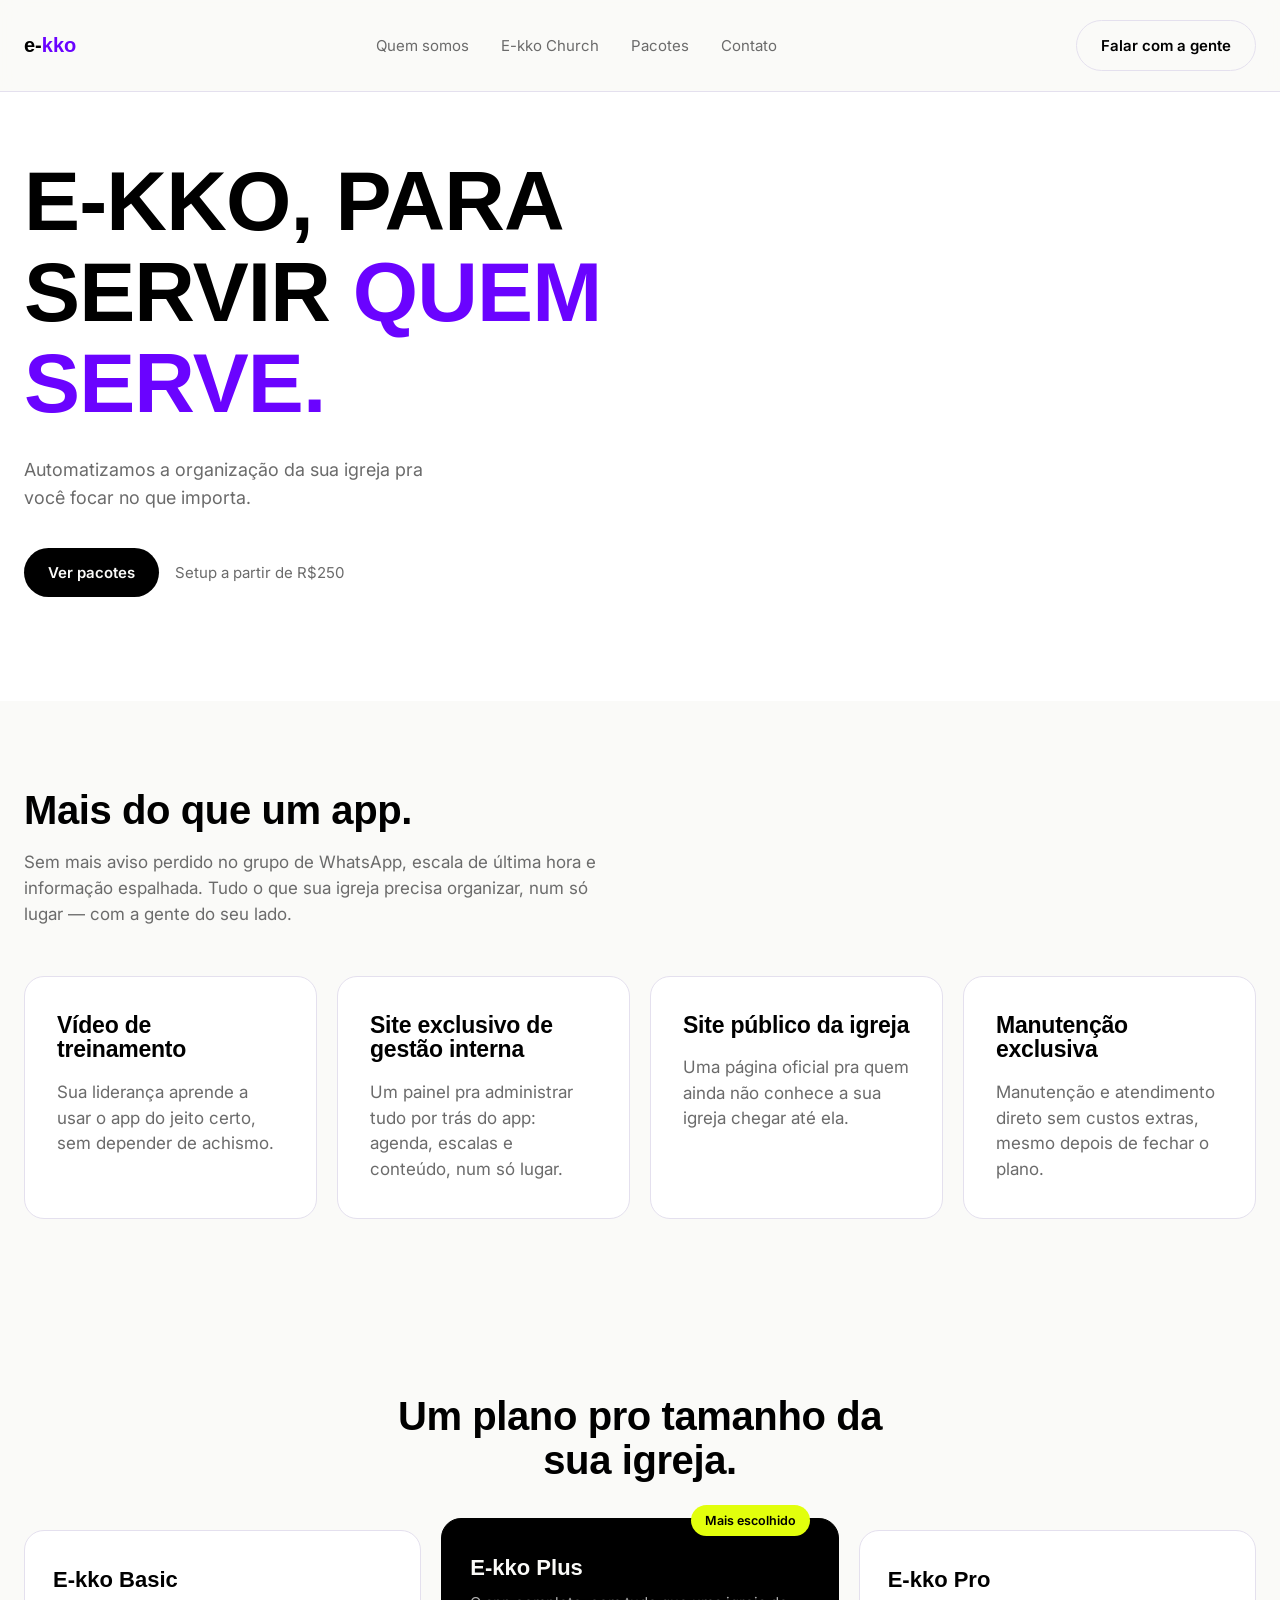
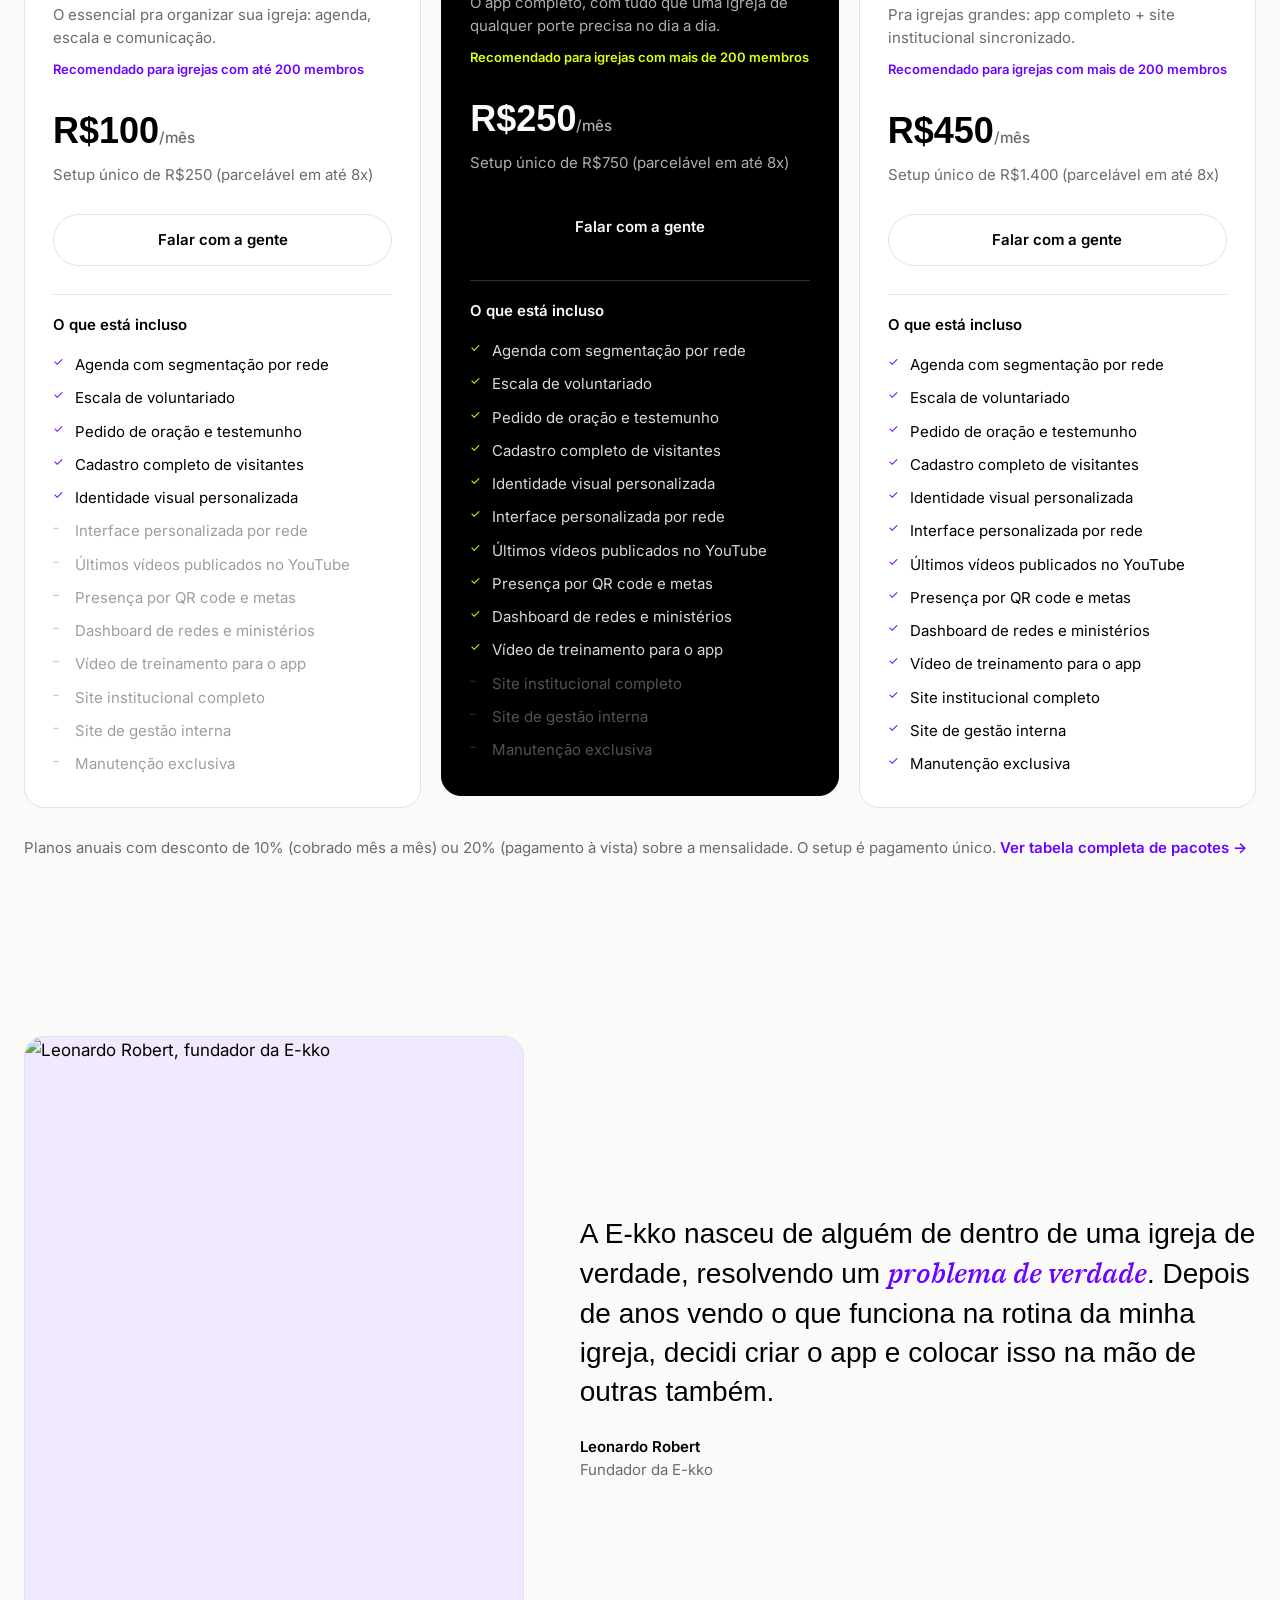
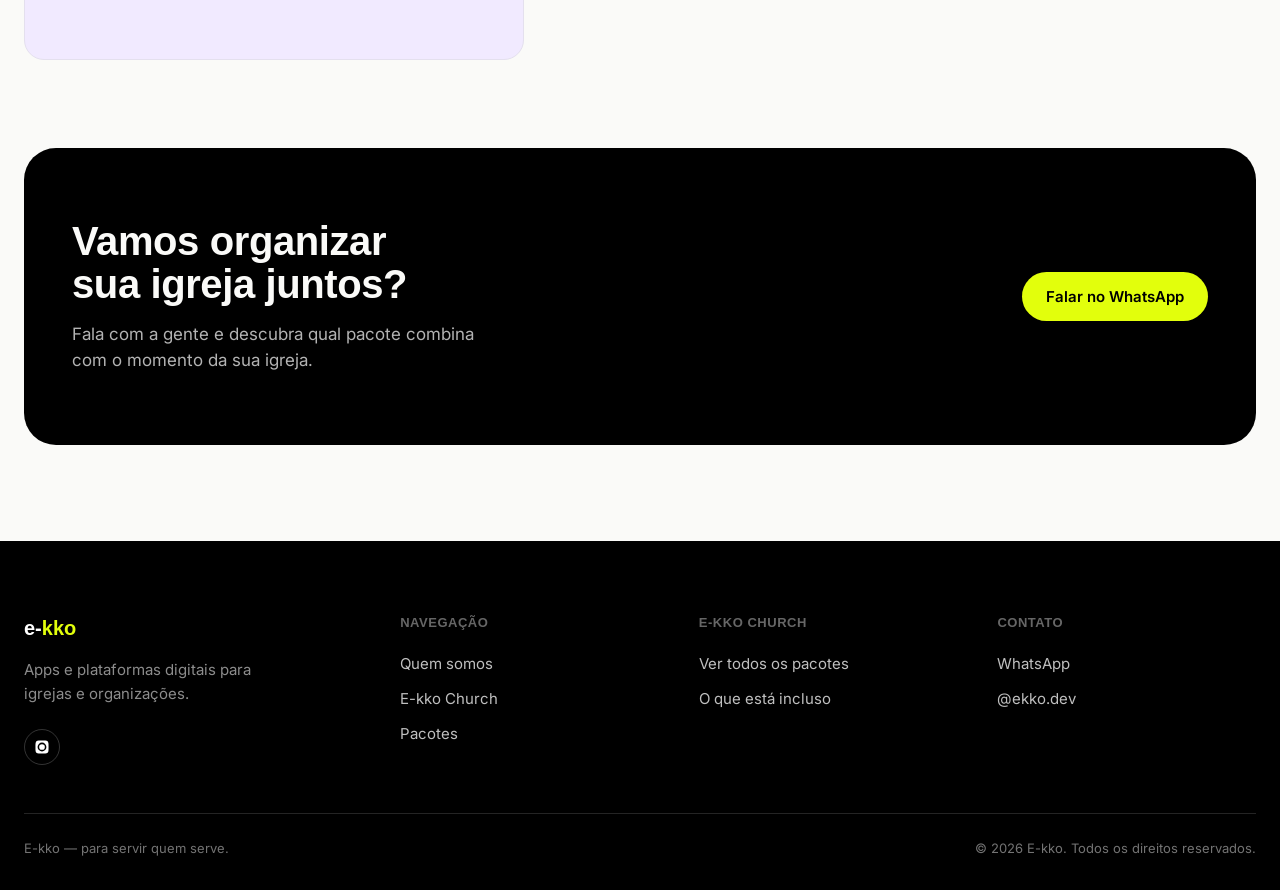
==== index.html @ e34d6f97 "Update founder quote, remove hero echo ring, expand pacotes page - Rewrite the founder quote on inde" ====
<!DOCTYPE html>
<html lang="pt-BR">
<head>
<meta charset="UTF-8">
<meta name="viewport" content="width=device-width, initial-scale=1.0">
<title>E-kko — para servir quem serve</title>
<meta name="description" content="A E-kko organiza a agenda, a escala e a comunicação da sua igreja num só lugar, pra você focar no que importa.">
<link rel="stylesheet" href="styles.css">
</head>
<body>

<header class="site-header">
  <div class="wrap">
    <div class="logo">e-<span>kko</span></div>
    <nav class="site-nav">
      <a href="#quem-somos">Quem somos</a>
      <a href="#church">E-kko Church</a>
      <a href="pacotes.html">Pacotes</a>
      <a href="#contato">Contato</a>
    </nav>
    <a class="btn btn-ghost" href="https://wa.me/SEUNUMERO?text=Ol%C3%A1!%20Tenho%20interesse%20na%20E-kko%20Church.">Falar com a gente</a>
  </div>
</header>

<!-- ============ HERO ============ -->
<section class="hero">
  <div class="wrap">
    <div class="hero-copy">
      <h1 class="hero-title">E-kko, para servir <span class="highlight">quem serve.</span></h1>
      <p class="hero-sub">Automatizamos a organização da sua igreja pra você focar no que importa.</p>
      <div class="hero-cta">
        <a class="btn btn-primary" href="pacotes.html">Ver pacotes</a>
        <span class="hero-note">Setup a partir de R$250</span>
      </div>
    </div>
  </div>
</section>

<!-- ============ O QUE RESOLVE ============ -->
<section class="section" id="church">
  <div class="wrap">
    <div class="section-head">
      <h2>Mais do que um app.</h2>
      <p class="lead">Sem mais aviso perdido no grupo de WhatsApp, escala de última hora e informação espalhada. Tudo o que sua igreja precisa organizar, num só lugar — com a gente do seu lado.</p>
    </div>
    <div class="problem-grid">
      <div class="problem-card">
        <h3>Vídeo de treinamento</h3>
        <p>Sua liderança aprende a usar o app do jeito certo, sem depender de achismo.</p>
      </div>
      <div class="problem-card">
        <h3>Site exclusivo de gestão interna</h3>
        <p>Um painel pra administrar tudo por trás do app: agenda, escalas e conteúdo, num só lugar.</p>
      </div>
      <div class="problem-card">
        <h3>Site público da igreja</h3>
        <p>Uma página oficial pra quem ainda não conhece a sua igreja chegar até ela.</p>
      </div>
      <div class="problem-card">
        <h3>Manutenção exclusiva</h3>
        <p>Manutenção e atendimento direto sem custos extras, mesmo depois de fechar o plano.</p>
      </div>
    </div>
  </div>
</section>

<!-- ============ PACOTES ============ -->
<section class="section" id="pacotes">
  <div class="wrap">
    <div class="section-head centered">
      <h2>Um plano pro tamanho da sua igreja.</h2>
    </div>

    <div class="pricing-grid">

      <!-- Basic -->
      <div class="price-card">
        <div class="plan-name">E-kko Basic</div>
        <p class="plan-sub">O essencial pra organizar sua igreja: agenda, escala e comunicação.</p>
        <p class="plan-audience">Recomendado para igrejas com até 200 membros</p>
        <div class="price-tag">R$100<span>/mês</span></div>
        <p class="price-desc">Setup único de R$250 (parcelável em até 8x)</p>
        <a class="btn btn-ghost" href="https://wa.me/SEUNUMERO?text=Ol%C3%A1!%20Tenho%20interesse%20no%20pacote%20Basic%20da%20E-kko%20Church.">Falar com a gente</a>
        <div class="includes-block">
          <span class="includes-label">O que está incluso</span>
          <ul class="includes">
            <li>Agenda com segmentação por rede</li>
            <li>Escala de voluntariado</li>
            <li>Pedido de oração e testemunho</li>
            <li>Cadastro completo de visitantes</li>
            <li>Identidade visual personalizada</li>
            <li class="not-included">Interface personalizada por rede</li>
            <li class="not-included">Últimos vídeos publicados no YouTube</li>
            <li class="not-included">Presença por QR code e metas</li>
            <li class="not-included">Dashboard de redes e ministérios</li>
            <li class="not-included">Vídeo de treinamento para o app</li>
            <li class="not-included">Site institucional completo</li>
            <li class="not-included">Site de gestão interna</li>
            <li class="not-included">Manutenção exclusiva</li>
          </ul>
        </div>
      </div>

      <!-- Plus (destaque) -->
      <div class="price-card featured">
        <span class="plan-badge">Mais escolhido</span>
        <div class="plan-name">E-kko Plus</div>
        <p class="plan-sub">O app completo, com tudo que uma igreja de qualquer porte precisa no dia a dia.</p>
        <p class="plan-audience">Recomendado para igrejas com mais de 200 membros</p>
        <div class="price-tag">R$250<span>/mês</span></div>
        <p class="price-desc">Setup único de R$750 (parcelável em até 8x)</p>
        <a class="btn btn-primary" href="https://wa.me/SEUNUMERO?text=Ol%C3%A1!%20Tenho%20interesse%20no%20pacote%20Plus%20da%20E-kko%20Church.">Falar com a gente</a>
        <div class="includes-block">
          <span class="includes-label">O que está incluso</span>
          <ul class="includes">
            <li>Agenda com segmentação por rede</li>
            <li>Escala de voluntariado</li>
            <li>Pedido de oração e testemunho</li>
            <li>Cadastro completo de visitantes</li>
            <li>Identidade visual personalizada</li>
            <li>Interface personalizada por rede</li>
            <li>Últimos vídeos publicados no YouTube</li>
            <li>Presença por QR code e metas</li>
            <li>Dashboard de redes e ministérios</li>
            <li>Vídeo de treinamento para o app</li>
            <li class="not-included">Site institucional completo</li>
            <li class="not-included">Site de gestão interna</li>
            <li class="not-included">Manutenção exclusiva</li>
          </ul>
        </div>
      </div>

      <!-- Pro -->
      <div class="price-card">
        <div class="plan-name">E-kko Pro</div>
        <p class="plan-sub">Pra igrejas grandes: app completo + site institucional sincronizado.</p>
        <p class="plan-audience">Recomendado para igrejas com mais de 200 membros</p>
        <div class="price-tag">R$450<span>/mês</span></div>
        <p class="price-desc">Setup único de R$1.400 (parcelável em até 8x)</p>
        <a class="btn btn-ghost" href="https://wa.me/SEUNUMERO?text=Ol%C3%A1!%20Tenho%20interesse%20no%20pacote%20Pro%20da%20E-kko%20Church.">Falar com a gente</a>
        <div class="includes-block">
          <span class="includes-label">O que está incluso</span>
          <ul class="includes">
            <li>Agenda com segmentação por rede</li>
            <li>Escala de voluntariado</li>
            <li>Pedido de oração e testemunho</li>
            <li>Cadastro completo de visitantes</li>
            <li>Identidade visual personalizada</li>
            <li>Interface personalizada por rede</li>
            <li>Últimos vídeos publicados no YouTube</li>
            <li>Presença por QR code e metas</li>
            <li>Dashboard de redes e ministérios</li>
            <li>Vídeo de treinamento para o app</li>
            <li>Site institucional completo</li>
            <li>Site de gestão interna</li>
            <li>Manutenção exclusiva</li>
          </ul>
        </div>
      </div>

    </div>

    <p class="pricing-footnote">Planos anuais com desconto de 10% (cobrado mês a mês) ou 20% (pagamento à vista) sobre a mensalidade. O setup é pagamento único. <a href="pacotes.html" style="color: var(--accent); font-weight: 600;">Ver tabela completa de pacotes →</a></p>
  </div>
</section>

<!-- ============ QUEM ESTÁ POR TRÁS ============ -->
<section class="section about-founder" id="quem-somos">
  <div class="wrap">
    <div class="founder-photo">
      <img src="leo.jpg" alt="Leonardo Robert, fundador da E-kko">
    </div>
    <div>
      <p class="founder-quote">A E-kko nasceu de alguém de dentro de uma igreja de verdade, resolvendo um <span class="accent-word">problema de verdade</span>. Depois de anos vendo o que funciona na rotina da minha igreja, decidi criar o app e colocar isso na mão de outras também.</p>
      <p class="founder-name">Leonardo Robert</p>
      <p class="founder-role">Fundador da E-kko</p>
    </div>
  </div>
</section>

<!-- ============ CTA FINAL ============ -->
<section class="cta-final">
  <div class="wrap">
    <div>
      <h2>Vamos organizar sua igreja juntos?</h2>
      <p>Fala com a gente e descubra qual pacote combina com o momento da sua igreja.</p>
    </div>
    <a class="btn btn-primary" href="https://wa.me/SEUNUMERO?text=Ol%C3%A1!%20Tenho%20interesse%20na%20E-kko%20Church.">Falar no WhatsApp</a>
  </div>
</section>

<footer class="site-footer" id="contato">
  <div class="wrap">
    <div class="footer-top">
      <div class="footer-brand">
        <div class="logo">e-<span>kko</span></div>
        <p class="footer-tagline">Apps e plataformas digitais para igrejas e organizações.</p>
        <div class="footer-social">
          <a href="https://instagram.com/ekko.dev" aria-label="Instagram da E-kko" target="_blank" rel="noopener">
            <svg viewBox="0 0 24 24" aria-hidden="true"><path d="M12 2.2c3.2 0 3.6 0 4.85.07 3.25.15 4.77 1.7 4.92 4.92.07 1.25.07 1.6.07 4.81 0 3.2 0 3.56-.07 4.81-.15 3.22-1.66 4.77-4.92 4.92-1.25.07-1.6.07-4.85.07-3.2 0-3.56 0-4.81-.07-3.26-.15-4.77-1.71-4.92-4.92C2.2 15.6 2.2 15.25 2.2 12c0-3.2 0-3.56.07-4.81.15-3.22 1.66-4.77 4.92-4.92C8.44 2.2 8.8 2.2 12 2.2Zm0 3.2a6.6 6.6 0 1 0 0 13.2 6.6 6.6 0 0 0 0-13.2Zm0 10.88a4.28 4.28 0 1 1 0-8.56 4.28 4.28 0 0 1 0 8.56Zm6.86-11.14a1.54 1.54 0 1 1-3.08 0 1.54 1.54 0 0 1 3.08 0Z"/></svg>
          </a>
        </div>
      </div>
      <div>
        <div class="footer-col-title">Navegação</div>
        <ul class="footer-links">
          <li><a href="#quem-somos">Quem somos</a></li>
          <li><a href="#church">E-kko Church</a></li>
          <li><a href="pacotes.html">Pacotes</a></li>
        </ul>
      </div>
      <div>
        <div class="footer-col-title">E-kko Church</div>
        <ul class="footer-links">
          <li><a href="pacotes.html">Ver todos os pacotes</a></li>
          <li><a href="#church">O que está incluso</a></li>
        </ul>
      </div>
      <div>
        <div class="footer-col-title">Contato</div>
        <ul class="footer-links">
          <li><a href="https://wa.me/SEUNUMERO?text=Ol%C3%A1!%20Tenho%20interesse%20na%20E-kko%20Church." target="_blank" rel="noopener">WhatsApp</a></li>
          <li><a href="https://instagram.com/ekko.dev" target="_blank" rel="noopener">@ekko.dev</a></li>
        </ul>
      </div>
    </div>
    <div class="footer-bottom">
      <span>E-kko — para servir quem serve.</span>
      <span>© 2026 E-kko. Todos os direitos reservados.</span>
    </div>
  </div>
</footer>

</body>
</html>
---- styles.css ----
/* ============================================
   e-kko — Homepage redesign
   Tokens de marca: preto, roxo (#6a03ff), lima (#e2ff0c)
   ============================================ */

@import url('https://fonts.googleapis.com/css2?family=IBM+Plex+Serif:ital,wght@0,400;0,500;1,400;1,500&family=Inter:wght@400;500;600&display=swap');

:root {
  /* Cor */
  --bg: #FAFAF8;
  --ink: #000000;
  --accent: #6a03ff;
  --accent-lime: #e2ff0c;
  --muted: #6B6B6B;
  --card-wash: #F1EAFF;
  --line: #E4E0EE;
  --surface: #FFFFFF;

  /* Tipografia */
  --font-display: 'Helvetica Now Display', 'Helvetica Neue', Helvetica, Arial, sans-serif;
  --font-body: 'Inter', -apple-system, BlinkMacSystemFont, 'Segoe UI', Roboto, sans-serif;
  --font-detail: 'IBM Plex Serif', Georgia, 'Times New Roman', serif;

  /* Escala de tipo */
  --step-hero: clamp(2.5rem, 6vw, 4.25rem);
  --step-h2: clamp(1.75rem, 3.2vw, 2.5rem);
  --step-h3: 1.25rem;
  --step-body: 1.0625rem;
  --step-small: 0.9375rem;

  --radius: 20px;
  --content-width: 1320px;
}

*, *::before, *::after { box-sizing: border-box; }

html { scroll-behavior: smooth; }

body {
  margin: 0;
  background: var(--bg);
  color: var(--ink);
  font-family: var(--font-body);
  font-size: var(--step-body);
  line-height: 1.55;
  -webkit-font-smoothing: antialiased;
}

h1, h2, h3 {
  font-family: var(--font-display);
  font-weight: 700;
  line-height: 1.08;
  margin: 0;
  letter-spacing: -0.01em;
}

p { margin: 0; }

a {
  color: inherit;
  text-decoration: none;
}

img { max-width: 100%; display: block; }

.wrap {
  max-width: var(--content-width);
  margin: 0 auto;
  padding: 0 24px;
}

/* Foco visível para acessibilidade */
a:focus-visible,
button:focus-visible,
summary:focus-visible {
  outline: 3px solid var(--accent);
  outline-offset: 3px;
  border-radius: 4px;
}

@media (prefers-reduced-motion: reduce) {
  *, *::before, *::after {
    animation-duration: 0.001ms !important;
    animation-iteration-count: 1 !important;
    transition-duration: 0.001ms !important;
  }
}

/* ============================================
   Header
   ============================================ */

.site-header {
  padding: 20px 0;
  position: sticky;
  top: 0;
  z-index: 100;
  background: rgba(250, 250, 248, 0.88);
  backdrop-filter: blur(10px);
  -webkit-backdrop-filter: blur(10px);
  border-bottom: 1px solid var(--line);
}

.site-header .wrap {
  display: flex;
  align-items: center;
  justify-content: space-between;
  gap: 24px;
}

.logo {
  font-family: var(--font-display);
  font-weight: 700;
  font-size: 1.25rem;
}

.logo span { color: var(--accent); }

.site-nav {
  display: flex;
  gap: 32px;
  font-size: var(--step-small);
}

.site-nav a { color: var(--muted); transition: color 0.15s ease; }
.site-nav a:hover { color: var(--ink); }

.btn {
  display: inline-flex;
  align-items: center;
  gap: 8px;
  font-family: var(--font-body);
  font-weight: 600;
  font-size: var(--step-small);
  padding: 13px 24px;
  border-radius: 999px;
  border: none;
  cursor: pointer;
  transition: transform 0.15s ease, background 0.15s ease;
}

.btn-primary {
  background: var(--ink);
  color: var(--bg);
}

.btn-primary:hover { background: var(--accent); }

.btn-ghost {
  background: transparent;
  color: var(--ink);
  border: 1.5px solid var(--line);
  transition: background 0.15s ease, border-color 0.15s ease, color 0.15s ease;
}

.btn-ghost:hover {
  background: var(--accent);
  border-color: var(--accent);
  color: #fff;
}

/* ============================================
   Hero
   ============================================ */

.hero {
  background: #FFFFFF;
  padding: 64px 0 104px;
  overflow: hidden;
}

.hero .wrap {
  max-width: 1520px;
  display: grid;
  grid-template-columns: 1fr;
  gap: 40px;
  align-items: center;
}

.hero-title {
  font-size: clamp(2.75rem, 7vw, 5.25rem);
  max-width: 13ch;
  text-transform: uppercase;
  letter-spacing: -0.01em;
}

.hero-title .highlight {
  color: var(--accent);
}

.hero-sub {
  margin-top: 28px;
  max-width: 38ch;
  font-size: 1.125rem;
  color: var(--muted);
}

.hero-cta {
  margin-top: 36px;
  display: flex;
  gap: 16px;
  align-items: center;
}

.hero-note {
  font-size: var(--step-small);
  color: var(--muted);
}

.phone-mockup {
  position: relative;
  width: 240px;
  height: 490px;
  background: var(--ink);
  border-radius: 36px;
  padding: 10px;
  box-shadow: 0 30px 60px -20px rgba(0,0,0,0.35);
}

.phone-mockup .screen {
  width: 100%;
  height: 100%;
  border-radius: 26px;
  background: var(--surface);
  overflow: hidden;
  display: flex;
  flex-direction: column;
}

.phone-mockup .screen-bar {
  background: var(--accent);
  color: #fff;
  font-family: var(--font-body);
  font-weight: 600;
  font-size: 13px;
  padding: 18px 16px 14px;
}

.phone-mockup .screen-body {
  flex: 1;
  padding: 14px;
  display: flex;
  flex-direction: column;
  gap: 10px;
}

.screen-card {
  background: var(--card-wash);
  border-radius: 12px;
  padding: 12px;
}

.screen-card .t { font-weight: 600; font-size: 12.5px; }
.screen-card .s { font-size: 11px; color: var(--muted); margin-top: 3px; }

.screen-card.lime {
  background: var(--accent-lime);
}

.mockup-caption {
  max-width: 1520px;
  margin: 14px auto 0;
  padding: 0 24px;
  font-size: 12.5px;
  color: var(--muted);
}

/* ============================================
   Seção: o que resolve
   ============================================ */

.section { padding: 88px 0; }

.section-head {
  max-width: 640px;
  margin-bottom: 48px;
}

.section-head h2 { font-size: var(--step-h2); }

.section-head .lead {
  margin-top: 16px;
  color: var(--muted);
  font-size: 1.0625rem;
  max-width: 52ch;
}

.problem-grid {
  display: grid;
  grid-template-columns: repeat(4, 1fr);
  gap: 20px;
}

.problem-card {
  background: var(--surface);
  border: 1px solid var(--line);
  border-radius: var(--radius);
  padding: 36px 32px;
  display: flex;
  flex-direction: column;
  gap: 18px;
  transition: background 0.2s ease, border-color 0.2s ease;
}

.problem-card:hover {
  background: var(--ink);
  border-color: var(--ink);
}

.problem-card h3 {
  font-size: 1.4375rem;
  font-weight: 600;
  color: var(--ink);
  transition: color 0.2s ease;
}

.problem-card:hover h3 { color: var(--bg); }

.problem-card p {
  color: var(--muted);
  font-size: 1.0625rem;
  line-height: 1.5;
  transition: color 0.2s ease;
}

.problem-card:hover p { color: rgba(255,255,255,0.75); }

/* ============================================
   Página dedicada de Pacotes (pacotes.html)
   ============================================ */

.plans-hero {
  background: #FFFFFF;
  padding: 72px 0 56px;
  text-align: center;
}

.plans-hero h1 {
  font-size: var(--step-hero);
  max-width: 18ch;
  margin: 0 auto;
}

.plans-hero p {
  margin: 18px auto 0;
  max-width: 46ch;
  color: var(--muted);
  font-size: 1.0625rem;
}

/* ============================================
   Pacotes
   ============================================ */

.section-head.centered {
  max-width: 560px;
  margin-left: auto;
  margin-right: auto;
  text-align: center;
}

.pricing-grid {
  display: grid;
  grid-template-columns: repeat(3, 1fr);
  gap: 20px;
  align-items: stretch;
}

.price-card {
  background: var(--surface);
  border: 1px solid var(--line);
  border-radius: var(--radius);
  padding: 32px 28px;
  display: flex;
  flex-direction: column;
}

.price-card.featured {
  background: var(--ink);
  color: var(--bg);
  border-color: var(--ink);
  position: relative;
  transform: translateY(-12px);
}

.price-card.featured .price-tag,
.price-card.featured .plan-name { color: var(--bg); }

.price-card.featured .price-desc,
.price-card.featured .plan-sub { color: rgba(255,255,255,0.68); }

.price-card.featured summary,
.price-card.featured .includes li { color: rgba(255,255,255,0.85); }

.plan-badge {
  position: absolute;
  top: -14px;
  right: 28px;
  background: var(--accent-lime);
  color: var(--ink);
  font-size: 12.5px;
  font-weight: 600;
  padding: 6px 14px;
  border-radius: 999px;
}

.plan-name {
  font-family: var(--font-display);
  font-weight: 700;
  font-size: 1.375rem;
}

.plan-sub {
  margin-top: 6px;
  font-size: var(--step-small);
  color: var(--muted);
  min-height: 2.6em;
}

.plan-audience {
  margin-top: 10px;
  font-size: 0.8125rem;
  font-weight: 600;
  color: var(--accent);
}

.price-card.featured .plan-audience { color: var(--accent-lime); }

.price-tag {
  margin-top: 24px;
  font-family: var(--font-display);
  font-weight: 700;
  font-size: 2.25rem;
}

.price-tag span {
  font-family: var(--font-body);
  font-weight: 500;
  font-size: 0.95rem;
  color: var(--muted);
}

.price-card.featured .price-tag span { color: rgba(255,255,255,0.68); }

.price-desc {
  margin-top: 4px;
  font-size: var(--step-small);
  color: var(--muted);
}

.price-card .btn { margin-top: 28px; width: 100%; justify-content: center; }

.includes-block {
  margin-top: 28px;
  border-top: 1px solid var(--line);
  padding-top: 16px;
}

.price-card.featured .includes-block { border-color: rgba(255,255,255,0.18); }

.includes-label {
  font-weight: 600;
  font-size: var(--step-small);
}

.includes {
  list-style: none;
  padding: 0;
  margin: 16px 0 0;
  display: flex;
  flex-direction: column;
  gap: 10px;
}

.includes li {
  font-size: var(--step-small);
  color: var(--ink);
  padding-left: 22px;
  position: relative;
}

.includes li::before {
  content: '✓';
  position: absolute;
  left: 0;
  top: 0;
  font-size: 0.8em;
  color: var(--accent);
}

.price-card.featured .includes li::before { color: var(--accent-lime); }

/* Recursos não inclusos no pacote: mesmo espaço, opacidade reduzida — reforça o que falta */
.includes li.not-included {
  opacity: 0.38;
}

.includes li.not-included::before {
  content: '–';
  color: var(--muted);
}

.price-card.featured .includes li.not-included::before { color: rgba(255,255,255,0.5); }

.pricing-footnote {
  margin-top: 28px;
  font-size: var(--step-small);
  color: var(--muted);
}

/* ============================================
   Tabela comparativa (pacotes.html)
   ============================================ */

.compare-table-wrap {
  overflow-x: auto;
  background: var(--surface);
  border: 1px solid var(--line);
  border-radius: var(--radius);
}

.compare-table {
  width: 100%;
  min-width: 640px;
  border-collapse: collapse;
}

.compare-table th,
.compare-table td {
  padding: 18px 24px;
  text-align: center;
  font-size: var(--step-small);
  border-bottom: 1px solid var(--line);
  white-space: nowrap;
}

.compare-table th:first-child,
.compare-table td:first-child {
  text-align: left;
  white-space: normal;
}

.compare-table thead th {
  font-family: var(--font-display);
  font-weight: 700;
  font-size: 1rem;
  padding-top: 24px;
}

.compare-table td:first-child {
  color: var(--ink);
  font-weight: 500;
}

.compare-table tbody tr:last-child td {
  border-bottom: none;
}

.compare-table th:nth-child(3),
.compare-table td:nth-child(3) {
  background: var(--card-wash);
}

.table-icon {
  display: inline-flex;
  align-items: center;
  justify-content: center;
  width: 26px;
  height: 26px;
  border-radius: 50%;
  font-size: 0.8em;
  font-weight: 700;
  line-height: 1;
}

.table-icon.yes {
  background: var(--accent);
  color: #fff;
}

.table-icon.no {
  background: var(--line);
  color: var(--muted);
}

/* ============================================
   FAQ (pacotes.html)
   ============================================ */

.faq-list {
  display: flex;
  flex-direction: column;
  gap: 12px;
  max-width: 760px;
  margin: 0 auto;
}

.faq-item {
  background: var(--surface);
  border: 1px solid var(--line);
  border-radius: 14px;
  padding: 0 24px;
}

.faq-item summary {
  list-style: none;
  cursor: pointer;
  padding: 20px 0;
  font-weight: 600;
  font-size: var(--step-body);
  display: flex;
  align-items: center;
  justify-content: space-between;
  gap: 16px;
}

.faq-item summary::-webkit-details-marker { display: none; }

.faq-item summary::after {
  content: '+';
  font-size: 1.5rem;
  font-weight: 400;
  color: var(--accent);
  flex-shrink: 0;
}

.faq-item[open] summary::after {
  content: '\2212';
}

.faq-item p {
  padding: 0 0 20px;
  color: var(--muted);
  font-size: var(--step-small);
  line-height: 1.6;
  max-width: 62ch;
}

/* ============================================
   Quem está por trás
   ============================================ */

.about-founder .wrap {
  display: grid;
  grid-template-columns: 0.85fr 1.15fr;
  gap: 56px;
  align-items: center;
}

.founder-photo {
  aspect-ratio: 4 / 5;
  border-radius: var(--radius);
  background: var(--card-wash);
  border: 1px solid var(--line);
  overflow: hidden;
}

.founder-photo img {
  width: 100%;
  height: 100%;
  object-fit: cover;
}

.founder-quote {
  font-family: var(--font-display);
  font-weight: 500;
  font-size: clamp(1.375rem, 2.4vw, 1.75rem);
  line-height: 1.4;
}

.founder-quote .accent-word {
  font-family: var(--font-detail);
  font-style: italic;
  color: var(--accent);
}

.founder-name {
  margin-top: 24px;
  font-weight: 600;
  font-size: var(--step-small);
}

.founder-role {
  color: var(--muted);
  font-size: var(--step-small);
}

/* ============================================
   CTA final
   ============================================ */

.cta-final {
  background: var(--ink);
  color: var(--bg);
  border-radius: 32px;
  margin: 0 24px 96px;
  padding: 72px 48px;
  text-align: left;
}

.cta-final .wrap {
  max-width: var(--content-width);
  padding: 0;
  display: flex;
  align-items: center;
  justify-content: space-between;
  gap: 40px;
  flex-wrap: wrap;
}

.cta-final h2 {
  font-size: var(--step-h2);
  max-width: 16ch;
}

.cta-final p {
  margin-top: 14px;
  color: rgba(255,255,255,0.7);
  max-width: 40ch;
}

.cta-final .btn-primary {
  background: var(--accent-lime);
  color: var(--ink);
}

.cta-final .btn-primary:hover { background: #fff; }

/* ============================================
   Footer
   ============================================ */

.site-footer {
  background: var(--ink);
  color: rgba(255,255,255,0.6);
  padding: 72px 0 32px;
  font-size: var(--step-small);
}

.footer-top {
  display: grid;
  grid-template-columns: 1.3fr 1fr 1fr 1fr;
  gap: 40px;
  padding-bottom: 48px;
}

.footer-brand .logo { color: #fff; }
.footer-brand .logo span { color: var(--accent-lime); }

.footer-tagline {
  margin-top: 14px;
  max-width: 26ch;
  color: rgba(255,255,255,0.55);
}

.footer-social {
  display: flex;
  gap: 12px;
  margin-top: 24px;
}

.footer-social a {
  display: flex;
  align-items: center;
  justify-content: center;
  width: 36px;
  height: 36px;
  border-radius: 50%;
  border: 1px solid rgba(255,255,255,0.2);
  transition: border-color 0.15s ease, background 0.15s ease;
}

.footer-social a:hover { background: var(--accent); border-color: var(--accent); }

.footer-social svg { width: 16px; height: 16px; fill: #fff; }

.footer-col-title {
  font-family: var(--font-display);
  font-weight: 600;
  font-size: 0.8125rem;
  text-transform: uppercase;
  letter-spacing: 0.04em;
  color: rgba(255,255,255,0.4);
  margin-bottom: 18px;
}

.footer-links {
  list-style: none;
  padding: 0;
  margin: 0;
  display: flex;
  flex-direction: column;
  gap: 12px;
}

.footer-links a { color: rgba(255,255,255,0.75); transition: color 0.15s ease; }
.footer-links a:hover { color: #fff; }

.footer-bottom {
  border-top: 1px solid rgba(255,255,255,0.14);
  padding-top: 24px;
  display: flex;
  justify-content: space-between;
  align-items: center;
  flex-wrap: wrap;
  gap: 12px;
  color: rgba(255,255,255,0.45);
  font-size: 0.8125rem;
}

/* ============================================
   Responsivo
   ============================================ */

@media (max-width: 1024px) {
  .problem-grid { grid-template-columns: repeat(2, 1fr); }

  .footer-top { grid-template-columns: 1.2fr 1fr 1fr; }
}

@media (max-width: 880px) {
  .site-nav { display: none; }

  .phone-mockup { width: 200px; height: 410px; }

  .problem-grid { grid-template-columns: 1fr; }

  .pricing-grid { grid-template-columns: 1fr; }

  .price-card.featured { transform: none; }

  .about-founder .wrap { grid-template-columns: 1fr; }

  .founder-photo { max-width: 280px; margin: 0 auto; }

  .cta-final { padding: 48px 28px; }

  .cta-final .wrap { justify-content: flex-start; }

  .footer-top { grid-template-columns: 1fr 1fr; }
}

@media (max-width: 560px) {
  .footer-top { grid-template-columns: 1fr; gap: 32px; }

  .footer-bottom { flex-direction: column; align-items: flex-start; }
}
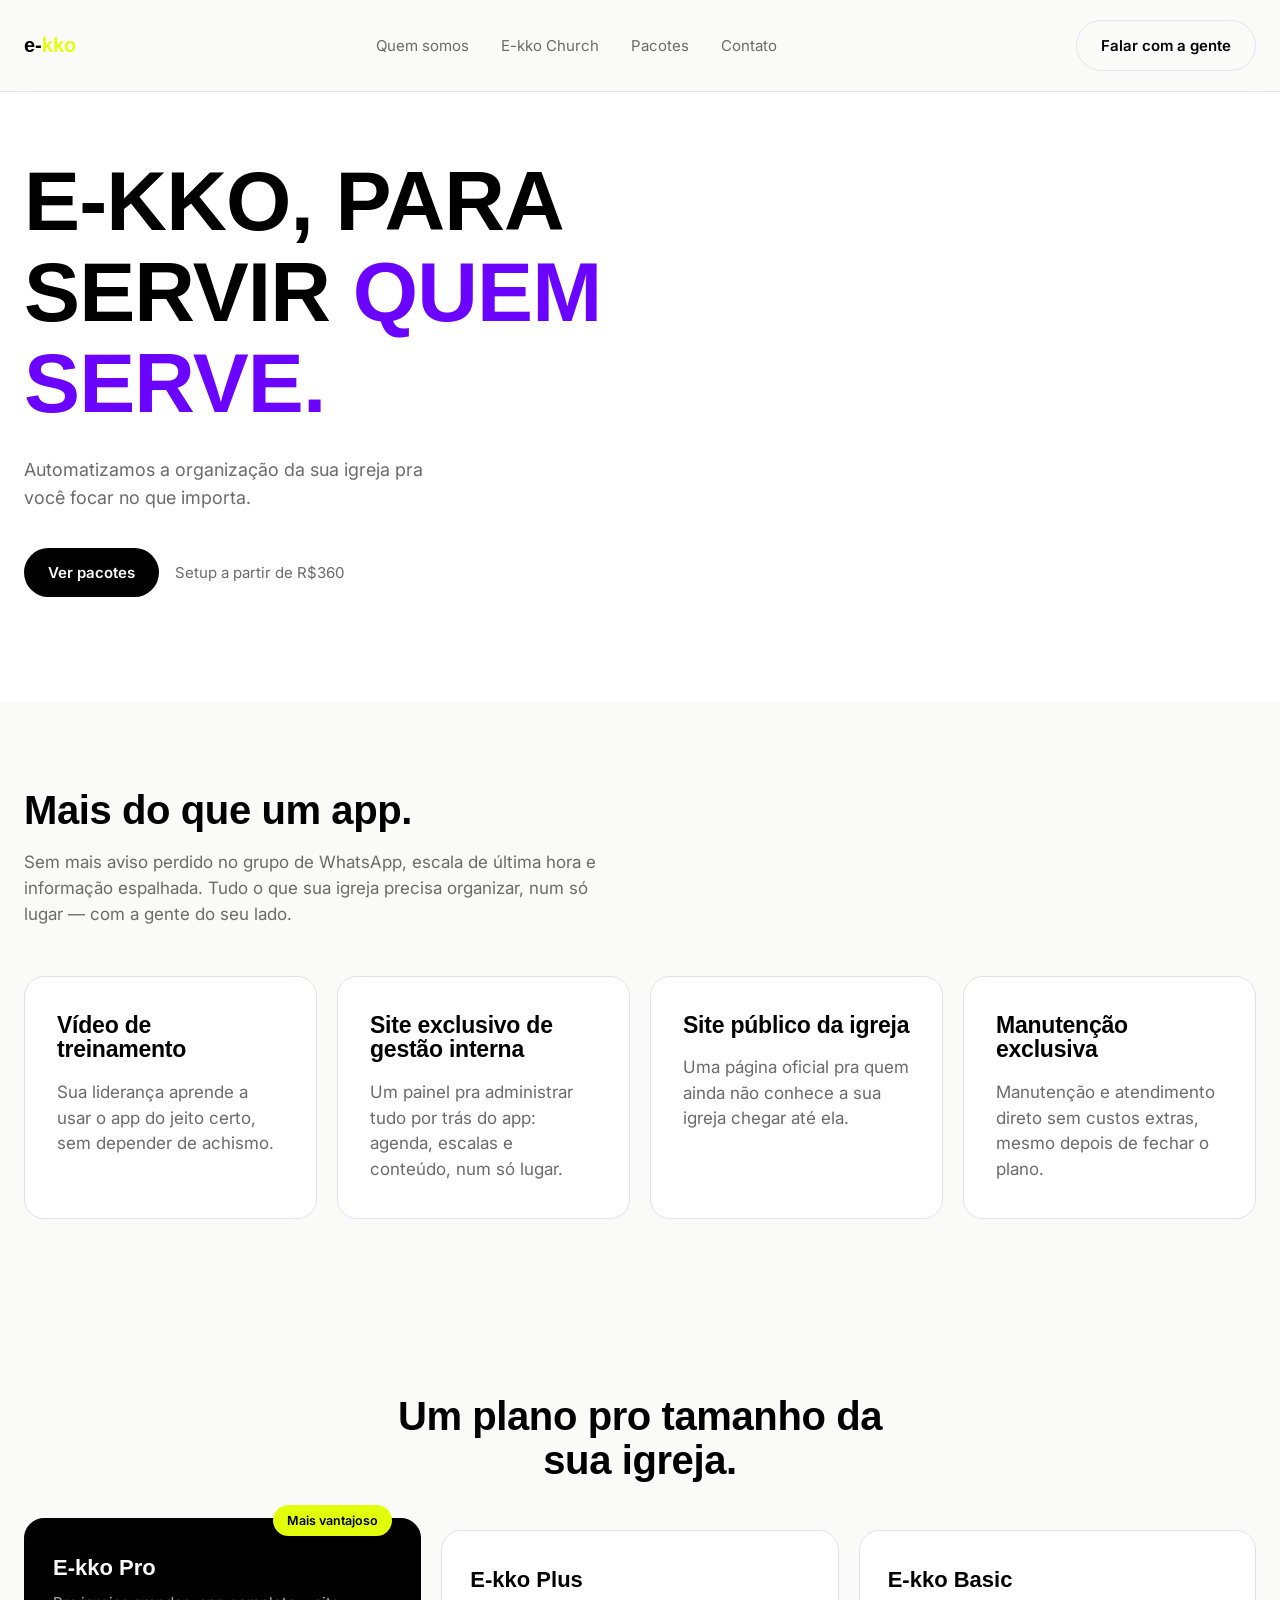
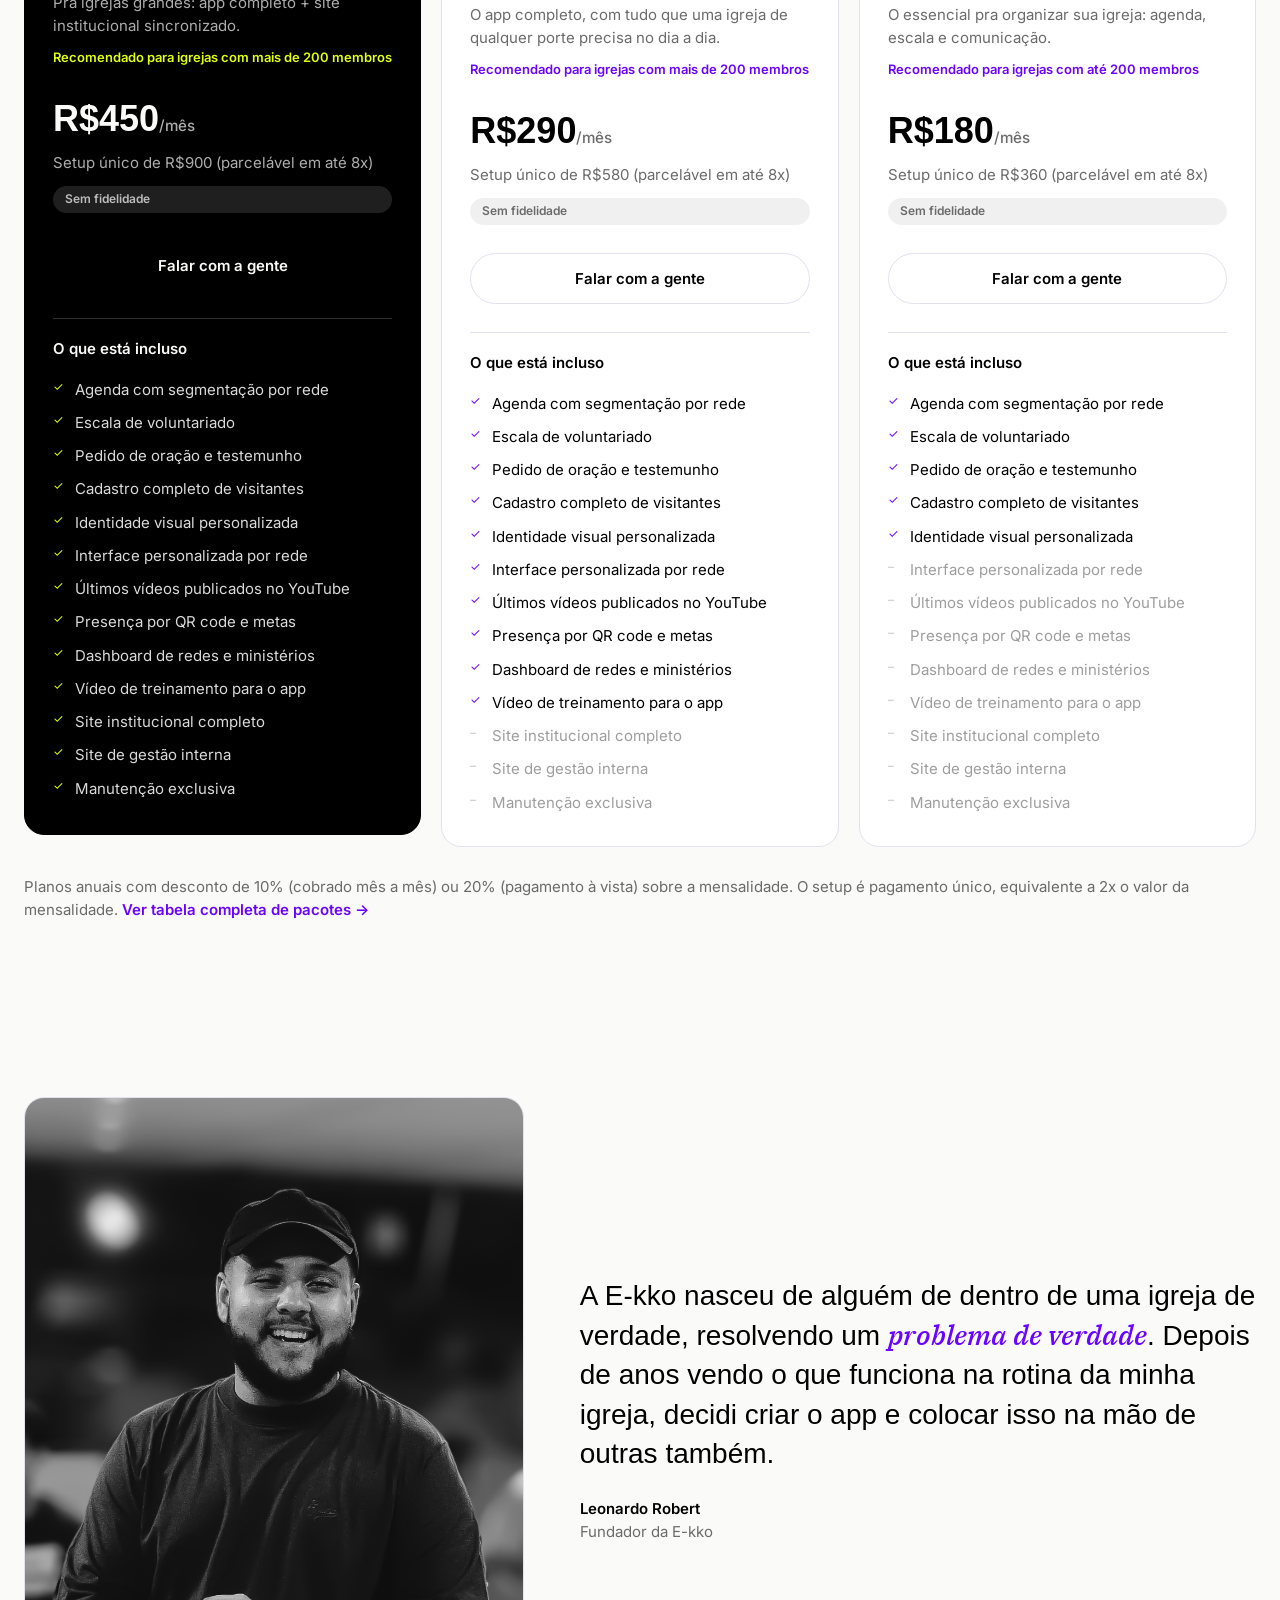
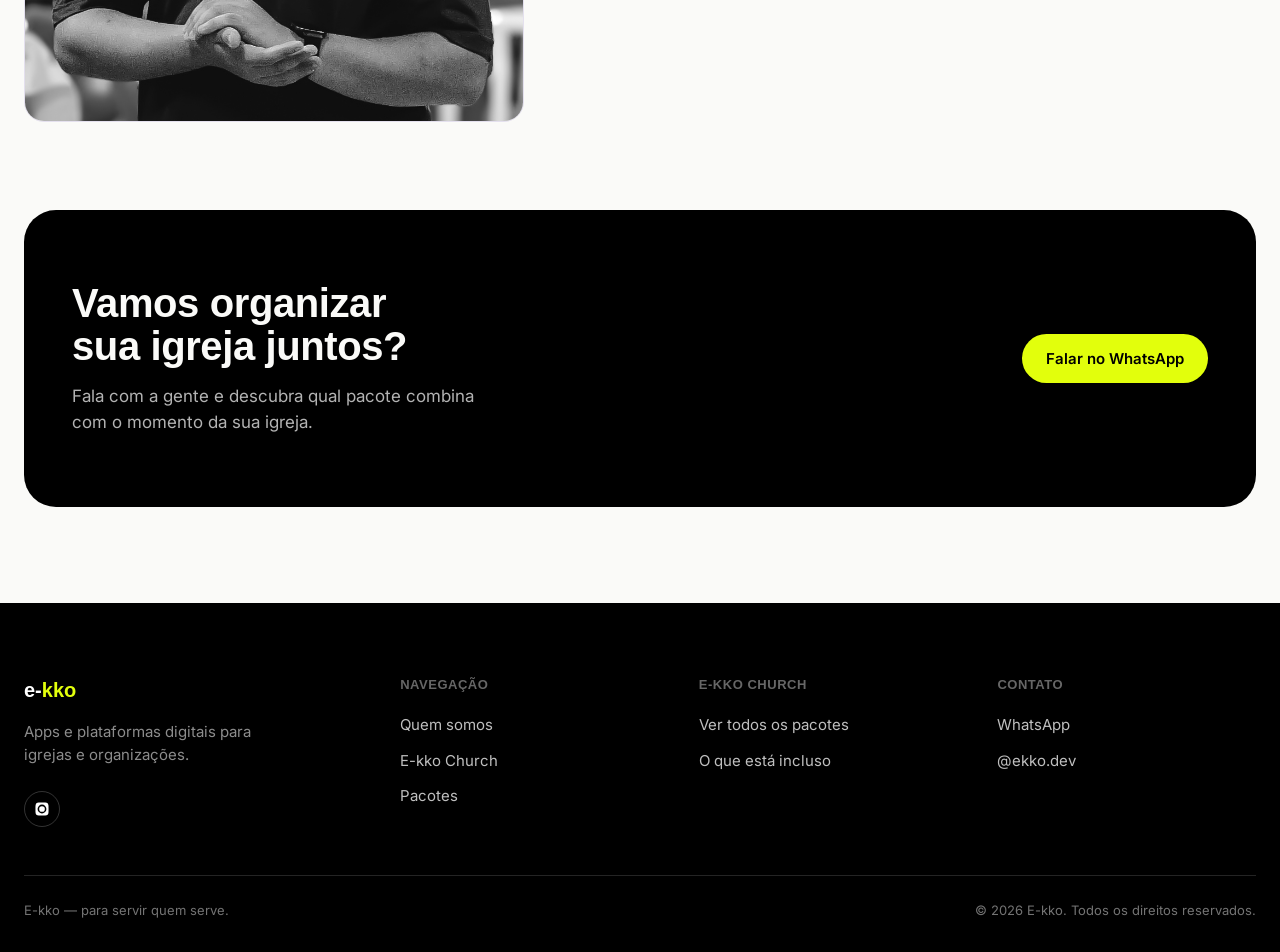
==== commit 6020597b: "Rebrand header to lime, add mobile menu, reorder plans and update pricing - Header/logo accent switc" ====
--- a/index.html
+++ b/index.html
@@ -18,9 +18,22 @@
       <a href="pacotes.html">Pacotes</a>
       <a href="#contato">Contato</a>
     </nav>
-    <a class="btn btn-ghost" href="https://wa.me/SEUNUMERO?text=Ol%C3%A1!%20Tenho%20interesse%20na%20E-kko%20Church.">Falar com a gente</a>
+    <a class="btn btn-ghost" href="https://wa.me/5521965286132?text=Ol%C3%A1!%20Tenho%20interesse%20na%20E-kko%20Church.">Falar com a gente</a>
+    <button class="menu-toggle" aria-label="Abrir menu" aria-expanded="false" aria-controls="mobile-menu">
+      <span></span>
+      <span></span>
+      <span></span>
+    </button>
   </div>
 </header>
+
+<nav class="mobile-menu" id="mobile-menu">
+  <a href="#quem-somos">Quem somos</a>
+  <a href="#church">E-kko Church</a>
+  <a href="pacotes.html">Pacotes</a>
+  <a href="#contato">Contato</a>
+  <a class="btn btn-primary" href="https://wa.me/5521965286132?text=Ol%C3%A1!%20Tenho%20interesse%20na%20E-kko%20Church.">Falar com a gente</a>
+</nav>
 
 <!-- ============ HERO ============ -->
 <section class="hero">
@@ -30,7 +43,7 @@
       <p class="hero-sub">Automatizamos a organização da sua igreja pra você focar no que importa.</p>
       <div class="hero-cta">
         <a class="btn btn-primary" href="pacotes.html">Ver pacotes</a>
-        <span class="hero-note">Setup a partir de R$250</span>
+        <span class="hero-note">Setup a partir de R$360</span>
       </div>
     </div>
   </div>
@@ -72,15 +85,75 @@
     </div>
 
     <div class="pricing-grid">
+
+      <!-- Pro (destaque) -->
+      <div class="price-card featured">
+        <span class="plan-badge">Mais vantajoso</span>
+        <div class="plan-name">E-kko Pro</div>
+        <p class="plan-sub">Pra igrejas grandes: app completo + site institucional sincronizado.</p>
+        <p class="plan-audience">Recomendado para igrejas com mais de 200 membros</p>
+        <div class="price-tag">R$450<span>/mês</span></div>
+        <p class="price-desc">Setup único de R$900 (parcelável em até 8x)</p>
+        <span class="fidelity-tag no-commitment">Sem fidelidade</span>
+        <a class="btn btn-primary" href="https://wa.me/5521965286132?text=Ol%C3%A1!%20Tenho%20interesse%20no%20pacote%20Pro%20da%20E-kko%20Church.">Falar com a gente</a>
+        <div class="includes-block">
+          <span class="includes-label">O que está incluso</span>
+          <ul class="includes">
+            <li>Agenda com segmentação por rede</li>
+            <li>Escala de voluntariado</li>
+            <li>Pedido de oração e testemunho</li>
+            <li>Cadastro completo de visitantes</li>
+            <li>Identidade visual personalizada</li>
+            <li>Interface personalizada por rede</li>
+            <li>Últimos vídeos publicados no YouTube</li>
+            <li>Presença por QR code e metas</li>
+            <li>Dashboard de redes e ministérios</li>
+            <li>Vídeo de treinamento para o app</li>
+            <li>Site institucional completo</li>
+            <li>Site de gestão interna</li>
+            <li>Manutenção exclusiva</li>
+          </ul>
+        </div>
+      </div>
+
+      <!-- Plus -->
+      <div class="price-card">
+        <div class="plan-name">E-kko Plus</div>
+        <p class="plan-sub">O app completo, com tudo que uma igreja de qualquer porte precisa no dia a dia.</p>
+        <p class="plan-audience">Recomendado para igrejas com mais de 200 membros</p>
+        <div class="price-tag">R$290<span>/mês</span></div>
+        <p class="price-desc">Setup único de R$580 (parcelável em até 8x)</p>
+        <span class="fidelity-tag no-commitment">Sem fidelidade</span>
+        <a class="btn btn-ghost" href="https://wa.me/5521965286132?text=Ol%C3%A1!%20Tenho%20interesse%20no%20pacote%20Plus%20da%20E-kko%20Church.">Falar com a gente</a>
+        <div class="includes-block">
+          <span class="includes-label">O que está incluso</span>
+          <ul class="includes">
+            <li>Agenda com segmentação por rede</li>
+            <li>Escala de voluntariado</li>
+            <li>Pedido de oração e testemunho</li>
+            <li>Cadastro completo de visitantes</li>
+            <li>Identidade visual personalizada</li>
+            <li>Interface personalizada por rede</li>
+            <li>Últimos vídeos publicados no YouTube</li>
+            <li>Presença por QR code e metas</li>
+            <li>Dashboard de redes e ministérios</li>
+            <li>Vídeo de treinamento para o app</li>
+            <li class="not-included">Site institucional completo</li>
+            <li class="not-included">Site de gestão interna</li>
+            <li class="not-included">Manutenção exclusiva</li>
+          </ul>
+        </div>
+      </div>
 
       <!-- Basic -->
       <div class="price-card">
         <div class="plan-name">E-kko Basic</div>
         <p class="plan-sub">O essencial pra organizar sua igreja: agenda, escala e comunicação.</p>
         <p class="plan-audience">Recomendado para igrejas com até 200 membros</p>
-        <div class="price-tag">R$100<span>/mês</span></div>
-        <p class="price-desc">Setup único de R$250 (parcelável em até 8x)</p>
-        <a class="btn btn-ghost" href="https://wa.me/SEUNUMERO?text=Ol%C3%A1!%20Tenho%20interesse%20no%20pacote%20Basic%20da%20E-kko%20Church.">Falar com a gente</a>
+        <div class="price-tag">R$180<span>/mês</span></div>
+        <p class="price-desc">Setup único de R$360 (parcelável em até 8x)</p>
+        <span class="fidelity-tag no-commitment">Sem fidelidade</span>
+        <a class="btn btn-ghost" href="https://wa.me/5521965286132?text=Ol%C3%A1!%20Tenho%20interesse%20no%20pacote%20Basic%20da%20E-kko%20Church.">Falar com a gente</a>
         <div class="includes-block">
           <span class="includes-label">O que está incluso</span>
           <ul class="includes">
@@ -101,66 +174,9 @@
         </div>
       </div>
 
-      <!-- Plus (destaque) -->
-      <div class="price-card featured">
-        <span class="plan-badge">Mais escolhido</span>
-        <div class="plan-name">E-kko Plus</div>
-        <p class="plan-sub">O app completo, com tudo que uma igreja de qualquer porte precisa no dia a dia.</p>
-        <p class="plan-audience">Recomendado para igrejas com mais de 200 membros</p>
-        <div class="price-tag">R$250<span>/mês</span></div>
-        <p class="price-desc">Setup único de R$750 (parcelável em até 8x)</p>
-        <a class="btn btn-primary" href="https://wa.me/SEUNUMERO?text=Ol%C3%A1!%20Tenho%20interesse%20no%20pacote%20Plus%20da%20E-kko%20Church.">Falar com a gente</a>
-        <div class="includes-block">
-          <span class="includes-label">O que está incluso</span>
-          <ul class="includes">
-            <li>Agenda com segmentação por rede</li>
-            <li>Escala de voluntariado</li>
-            <li>Pedido de oração e testemunho</li>
-            <li>Cadastro completo de visitantes</li>
-            <li>Identidade visual personalizada</li>
-            <li>Interface personalizada por rede</li>
-            <li>Últimos vídeos publicados no YouTube</li>
-            <li>Presença por QR code e metas</li>
-            <li>Dashboard de redes e ministérios</li>
-            <li>Vídeo de treinamento para o app</li>
-            <li class="not-included">Site institucional completo</li>
-            <li class="not-included">Site de gestão interna</li>
-            <li class="not-included">Manutenção exclusiva</li>
-          </ul>
-        </div>
-      </div>
-
-      <!-- Pro -->
-      <div class="price-card">
-        <div class="plan-name">E-kko Pro</div>
-        <p class="plan-sub">Pra igrejas grandes: app completo + site institucional sincronizado.</p>
-        <p class="plan-audience">Recomendado para igrejas com mais de 200 membros</p>
-        <div class="price-tag">R$450<span>/mês</span></div>
-        <p class="price-desc">Setup único de R$1.400 (parcelável em até 8x)</p>
-        <a class="btn btn-ghost" href="https://wa.me/SEUNUMERO?text=Ol%C3%A1!%20Tenho%20interesse%20no%20pacote%20Pro%20da%20E-kko%20Church.">Falar com a gente</a>
-        <div class="includes-block">
-          <span class="includes-label">O que está incluso</span>
-          <ul class="includes">
-            <li>Agenda com segmentação por rede</li>
-            <li>Escala de voluntariado</li>
-            <li>Pedido de oração e testemunho</li>
-            <li>Cadastro completo de visitantes</li>
-            <li>Identidade visual personalizada</li>
-            <li>Interface personalizada por rede</li>
-            <li>Últimos vídeos publicados no YouTube</li>
-            <li>Presença por QR code e metas</li>
-            <li>Dashboard de redes e ministérios</li>
-            <li>Vídeo de treinamento para o app</li>
-            <li>Site institucional completo</li>
-            <li>Site de gestão interna</li>
-            <li>Manutenção exclusiva</li>
-          </ul>
-        </div>
-      </div>
-
-    </div>
-
-    <p class="pricing-footnote">Planos anuais com desconto de 10% (cobrado mês a mês) ou 20% (pagamento à vista) sobre a mensalidade. O setup é pagamento único. <a href="pacotes.html" style="color: var(--accent); font-weight: 600;">Ver tabela completa de pacotes →</a></p>
+    </div>
+
+    <p class="pricing-footnote">Planos anuais com desconto de 10% (cobrado mês a mês) ou 20% (pagamento à vista) sobre a mensalidade. O setup é pagamento único, equivalente a 2x o valor da mensalidade. <a href="pacotes.html" style="color: var(--accent); font-weight: 600;">Ver tabela completa de pacotes →</a></p>
   </div>
 </section>
 
@@ -185,7 +201,7 @@
       <h2>Vamos organizar sua igreja juntos?</h2>
       <p>Fala com a gente e descubra qual pacote combina com o momento da sua igreja.</p>
     </div>
-    <a class="btn btn-primary" href="https://wa.me/SEUNUMERO?text=Ol%C3%A1!%20Tenho%20interesse%20na%20E-kko%20Church.">Falar no WhatsApp</a>
+    <a class="btn btn-primary" href="https://wa.me/5521965286132?text=Ol%C3%A1!%20Tenho%20interesse%20na%20E-kko%20Church.">Falar no WhatsApp</a>
   </div>
 </section>
 
@@ -219,7 +235,7 @@
       <div>
         <div class="footer-col-title">Contato</div>
         <ul class="footer-links">
-          <li><a href="https://wa.me/SEUNUMERO?text=Ol%C3%A1!%20Tenho%20interesse%20na%20E-kko%20Church." target="_blank" rel="noopener">WhatsApp</a></li>
+          <li><a href="https://wa.me/5521965286132?text=Ol%C3%A1!%20Tenho%20interesse%20na%20E-kko%20Church." target="_blank" rel="noopener">WhatsApp</a></li>
           <li><a href="https://instagram.com/ekko.dev" target="_blank" rel="noopener">@ekko.dev</a></li>
         </ul>
       </div>
@@ -231,5 +247,6 @@
   </div>
 </footer>
 
+<script src="main.js" defer></script>
 </body>
 </html>
--- a/styles.css
+++ b/styles.css
@@ -114,7 +114,7 @@
   font-size: 1.25rem;
 }
 
-.logo span { color: var(--accent); }
+.logo span { color: var(--accent-lime); }
 
 .site-nav {
   display: flex;
@@ -124,6 +124,59 @@
 
 .site-nav a { color: var(--muted); transition: color 0.15s ease; }
 .site-nav a:hover { color: var(--ink); }
+
+.menu-toggle {
+  display: none;
+  flex-direction: column;
+  justify-content: center;
+  gap: 5px;
+  width: 40px;
+  height: 40px;
+  padding: 0;
+  background: transparent;
+  border: none;
+  cursor: pointer;
+}
+
+.menu-toggle span {
+  display: block;
+  width: 100%;
+  height: 2px;
+  background: var(--ink);
+  transition: transform 0.2s ease, opacity 0.2s ease;
+}
+
+.menu-toggle[aria-expanded="true"] span:nth-child(1) { transform: translateY(7px) rotate(45deg); }
+.menu-toggle[aria-expanded="true"] span:nth-child(2) { opacity: 0; }
+.menu-toggle[aria-expanded="true"] span:nth-child(3) { transform: translateY(-7px) rotate(-45deg); }
+
+.mobile-menu {
+  display: none;
+  position: fixed;
+  inset: 0;
+  background: #FFFFFF;
+  z-index: 90;
+  padding: 96px 24px 32px;
+  flex-direction: column;
+  overflow-y: auto;
+}
+
+.mobile-menu.open { display: flex; }
+
+.mobile-menu a:not(.btn) {
+  font-family: var(--font-display);
+  font-weight: 600;
+  font-size: 1.375rem;
+  padding: 16px 0;
+  border-bottom: 1px solid var(--line);
+  color: var(--ink);
+}
+
+.mobile-menu .btn {
+  margin-top: 24px;
+  width: 100%;
+  justify-content: center;
+}
 
 .btn {
   display: inline-flex;
@@ -157,6 +210,12 @@
   background: var(--accent);
   border-color: var(--accent);
   color: #fff;
+}
+
+.site-header .btn-ghost:hover {
+  background: var(--accent-lime);
+  border-color: var(--accent-lime);
+  color: var(--ink);
 }
 
 /* ============================================
@@ -299,7 +358,14 @@
   display: flex;
   flex-direction: column;
   gap: 18px;
-  transition: background 0.2s ease, border-color 0.2s ease;
+  opacity: 0;
+  transform: translateY(24px);
+  transition: opacity 0.6s ease, transform 0.6s ease, background 0.2s ease, border-color 0.2s ease;
+}
+
+.problem-card.in-view {
+  opacity: 1;
+  transform: translateY(0);
 }
 
 .problem-card:hover {
@@ -448,7 +514,79 @@
   color: var(--muted);
 }
 
+.fidelity-tag {
+  display: inline-flex;
+  align-items: center;
+  margin-top: 12px;
+  padding: 4px 12px;
+  border-radius: 999px;
+  font-size: 0.75rem;
+  font-weight: 600;
+  background: var(--card-wash);
+  color: var(--accent);
+}
+
+.fidelity-tag.no-commitment {
+  background: rgba(0,0,0,0.06);
+  color: var(--muted);
+}
+
+.price-card.featured .fidelity-tag {
+  background: rgba(226,255,12,0.16);
+  color: var(--accent-lime);
+}
+
+.price-card.featured .fidelity-tag.no-commitment {
+  background: rgba(255,255,255,0.12);
+  color: rgba(255,255,255,0.7);
+}
+
 .price-card .btn { margin-top: 28px; width: 100%; justify-content: center; }
+
+/* ============================================
+   Seletor de plano de pagamento em abas (pacotes.html)
+   ============================================ */
+
+.plan-tabs {
+  display: flex;
+  gap: 10px;
+  justify-content: center;
+  flex-wrap: wrap;
+  margin-bottom: 32px;
+}
+
+.plan-tab {
+  display: flex;
+  flex-direction: column;
+  align-items: center;
+  gap: 2px;
+  padding: 12px 22px;
+  border-radius: 999px;
+  border: 1.5px solid var(--line);
+  background: var(--surface);
+  font-family: var(--font-body);
+  font-weight: 600;
+  font-size: var(--step-small);
+  color: var(--ink);
+  cursor: pointer;
+  transition: background 0.15s ease, border-color 0.15s ease, color 0.15s ease;
+}
+
+.plan-tab small {
+  font-weight: 500;
+  font-size: 0.75rem;
+  color: var(--muted);
+}
+
+.plan-tab:hover { border-color: var(--ink); }
+
+.plan-tab[aria-selected="true"] {
+  background: var(--accent-lime);
+  border-color: var(--accent-lime);
+  color: var(--ink);
+}
+
+.plan-tab[aria-selected="true"] small { color: rgba(0,0,0,0.6); }
 
 .includes-block {
   margin-top: 28px;
@@ -509,6 +647,52 @@
 }
 
 /* ============================================
+   Escolha como pagar (pacotes.html)
+   ============================================ */
+
+.payment-grid {
+  grid-template-columns: repeat(3, 1fr);
+}
+
+.payment-prices {
+  list-style: none;
+  margin: 20px 0 0;
+  padding-top: 16px;
+  border-top: 1px solid var(--line);
+  display: flex;
+  flex-direction: column;
+  gap: 10px;
+  transition: border-color 0.2s ease;
+}
+
+.payment-prices li {
+  display: flex;
+  align-items: baseline;
+  justify-content: space-between;
+  font-size: var(--step-small);
+}
+
+.payment-prices li span { color: var(--muted); transition: color 0.2s ease; }
+
+.payment-prices li strong {
+  font-family: var(--font-display);
+  font-weight: 700;
+  color: var(--ink);
+  transition: color 0.2s ease;
+}
+
+.payment-prices li strong small {
+  font-family: var(--font-body);
+  font-weight: 500;
+  color: var(--muted);
+}
+
+.problem-card:hover .payment-prices { border-color: rgba(255,255,255,0.18); }
+.problem-card:hover .payment-prices li span { color: rgba(255,255,255,0.6); }
+.problem-card:hover .payment-prices li strong { color: var(--bg); }
+.problem-card:hover .payment-prices li strong small { color: rgba(255,255,255,0.6); }
+
+/* ============================================
    Tabela comparativa (pacotes.html)
    ============================================ */
 
@@ -556,8 +740,8 @@
   border-bottom: none;
 }
 
-.compare-table th:nth-child(3),
-.compare-table td:nth-child(3) {
+.compare-table th:nth-child(2),
+.compare-table td:nth-child(2) {
   background: var(--card-wash);
 }
 
@@ -821,11 +1005,26 @@
 @media (max-width: 880px) {
   .site-nav { display: none; }
 
+  .menu-toggle { display: flex; }
+
   .phone-mockup { width: 200px; height: 410px; }
 
   .problem-grid { grid-template-columns: 1fr; }
 
-  .pricing-grid { grid-template-columns: 1fr; }
+  .pricing-grid {
+    display: flex;
+    grid-template-columns: none;
+    overflow-x: auto;
+    gap: 20px;
+    scroll-snap-type: x mandatory;
+    -webkit-overflow-scrolling: touch;
+    padding-bottom: 8px;
+  }
+
+  .price-card {
+    flex: 0 0 78%;
+    scroll-snap-align: center;
+  }
 
   .price-card.featured { transform: none; }
 
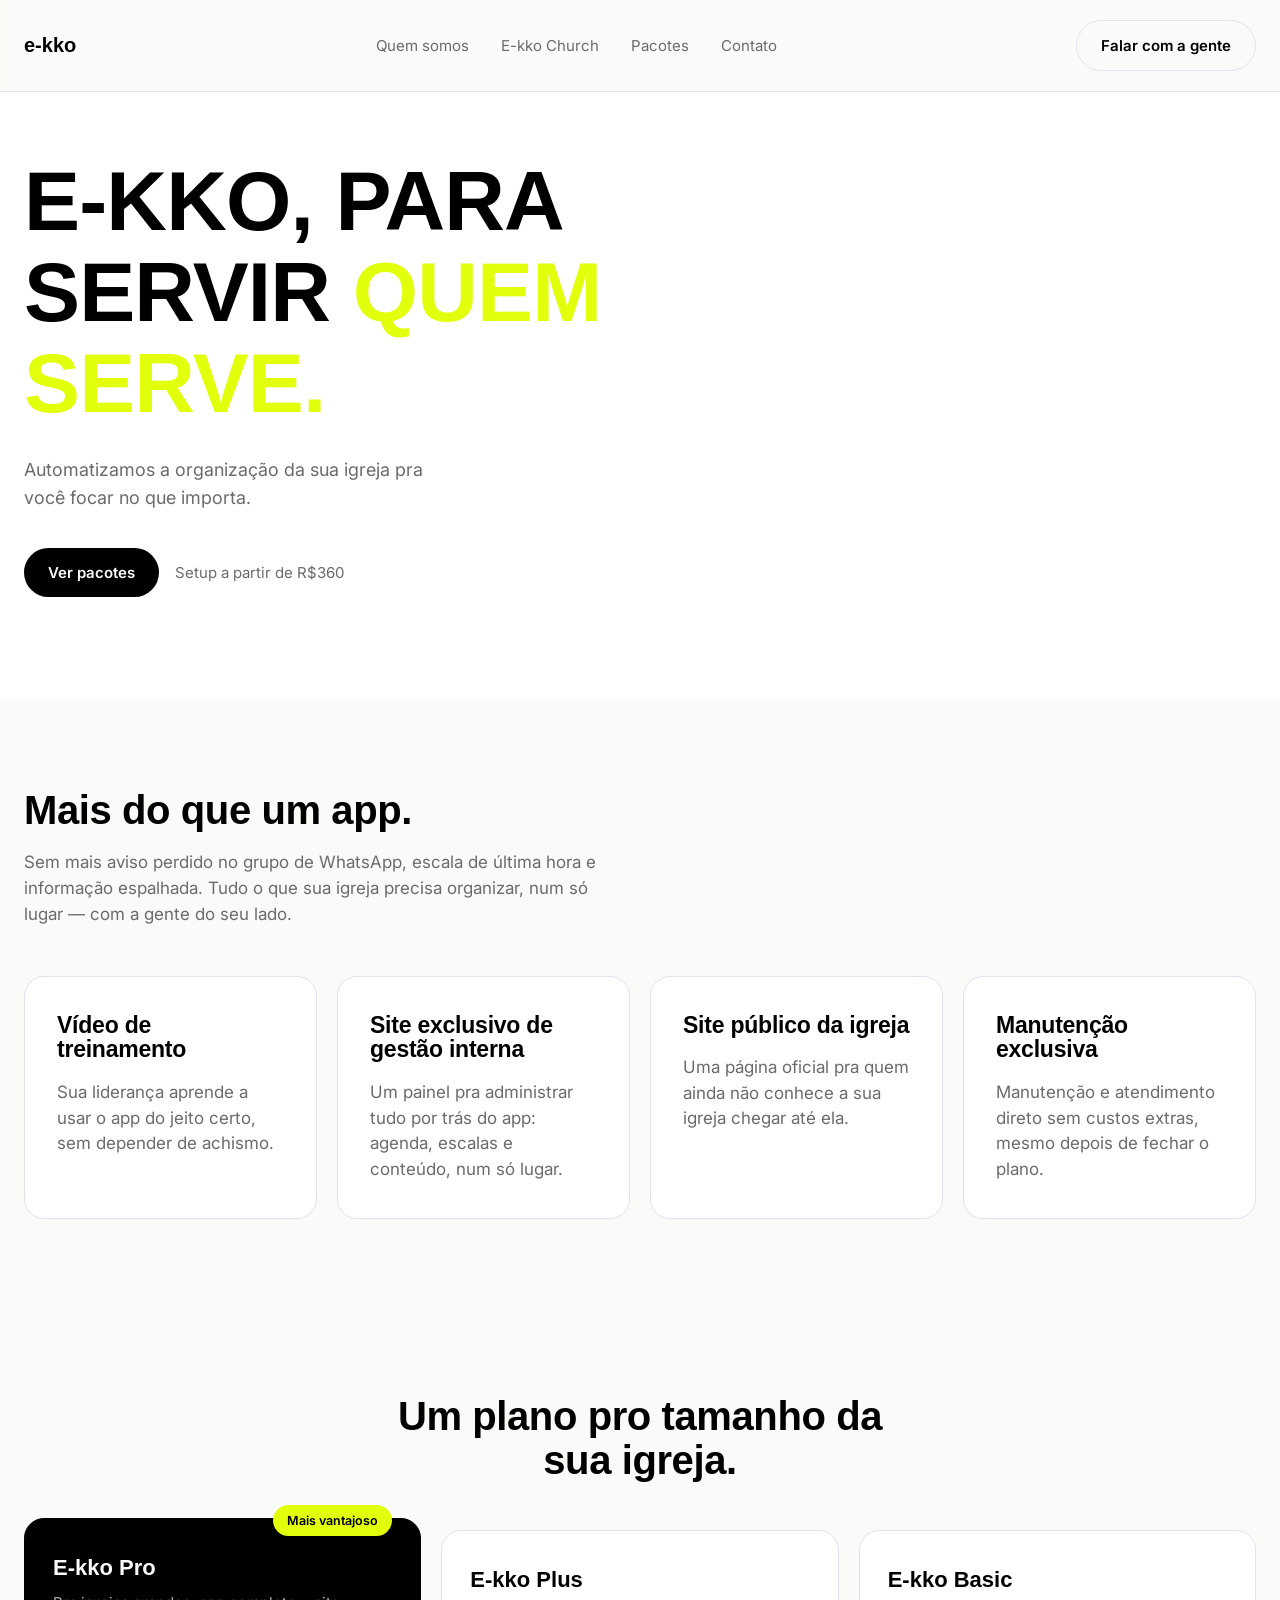
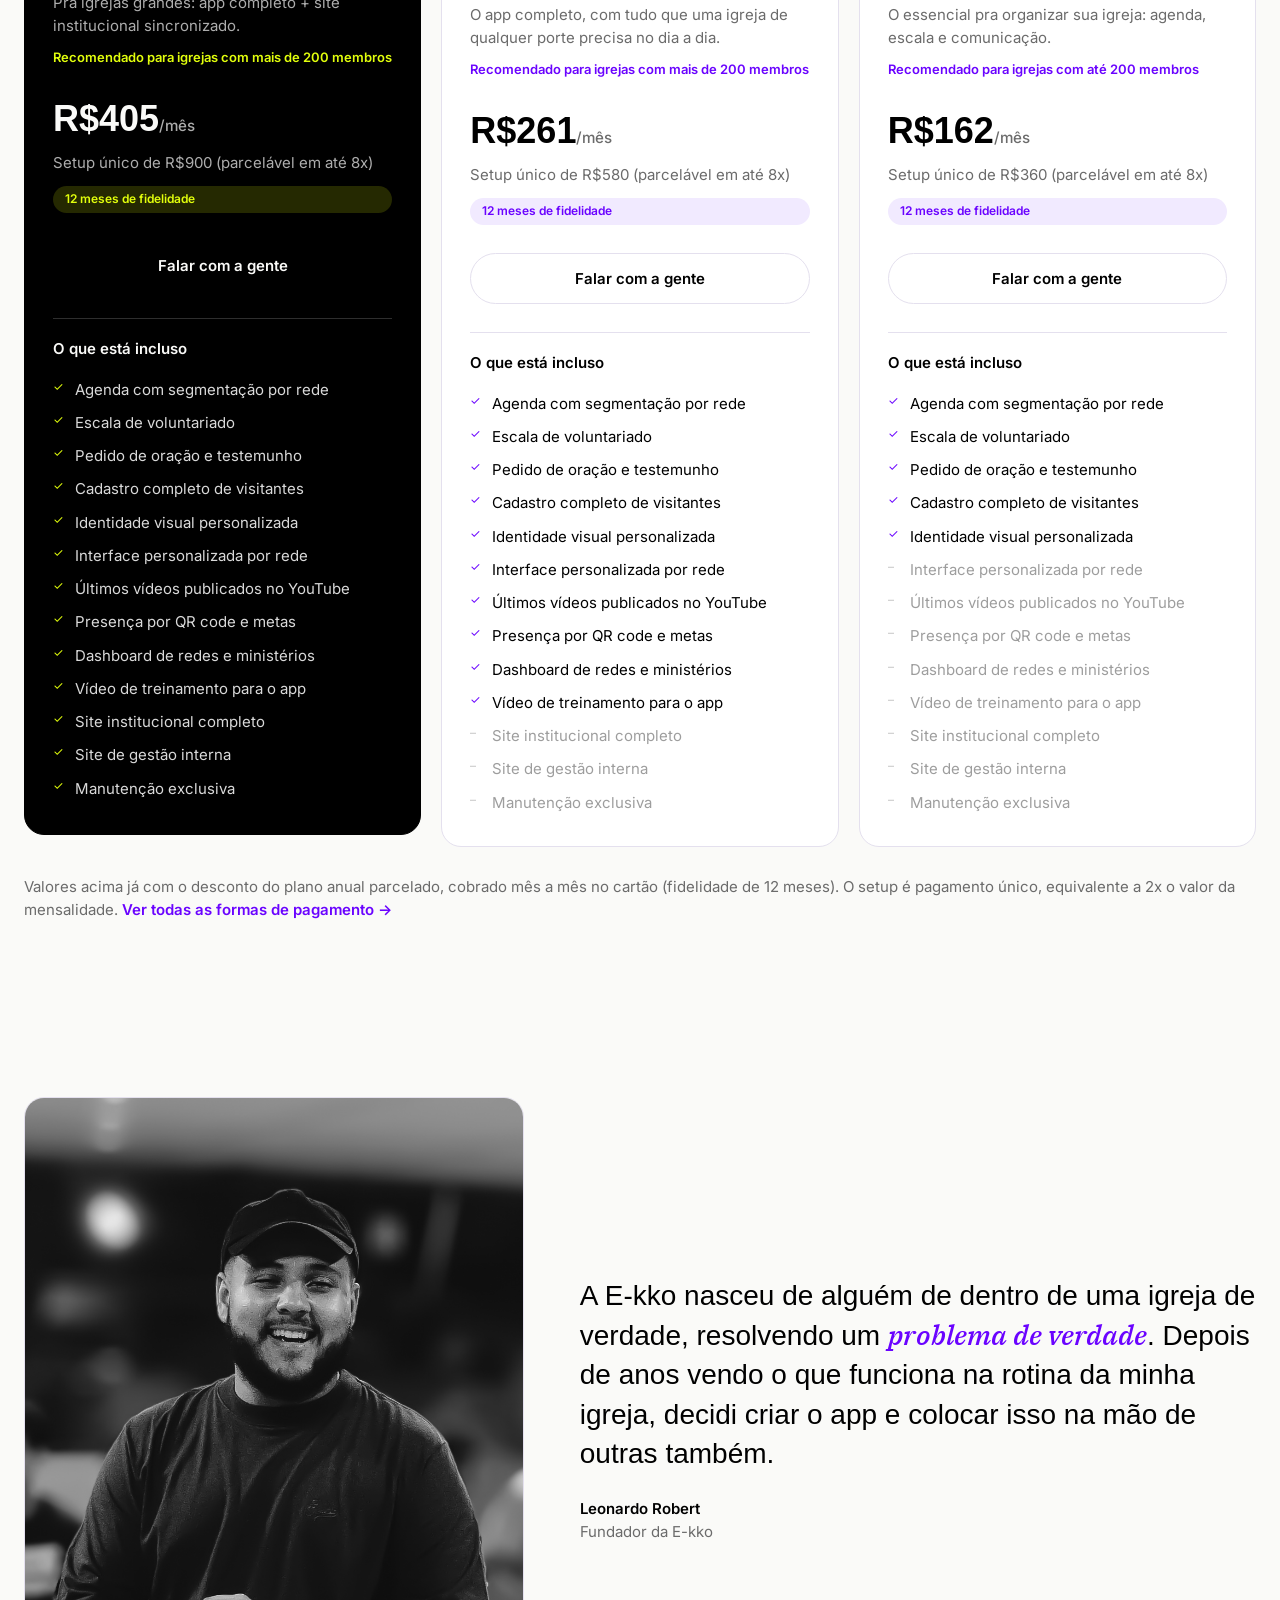
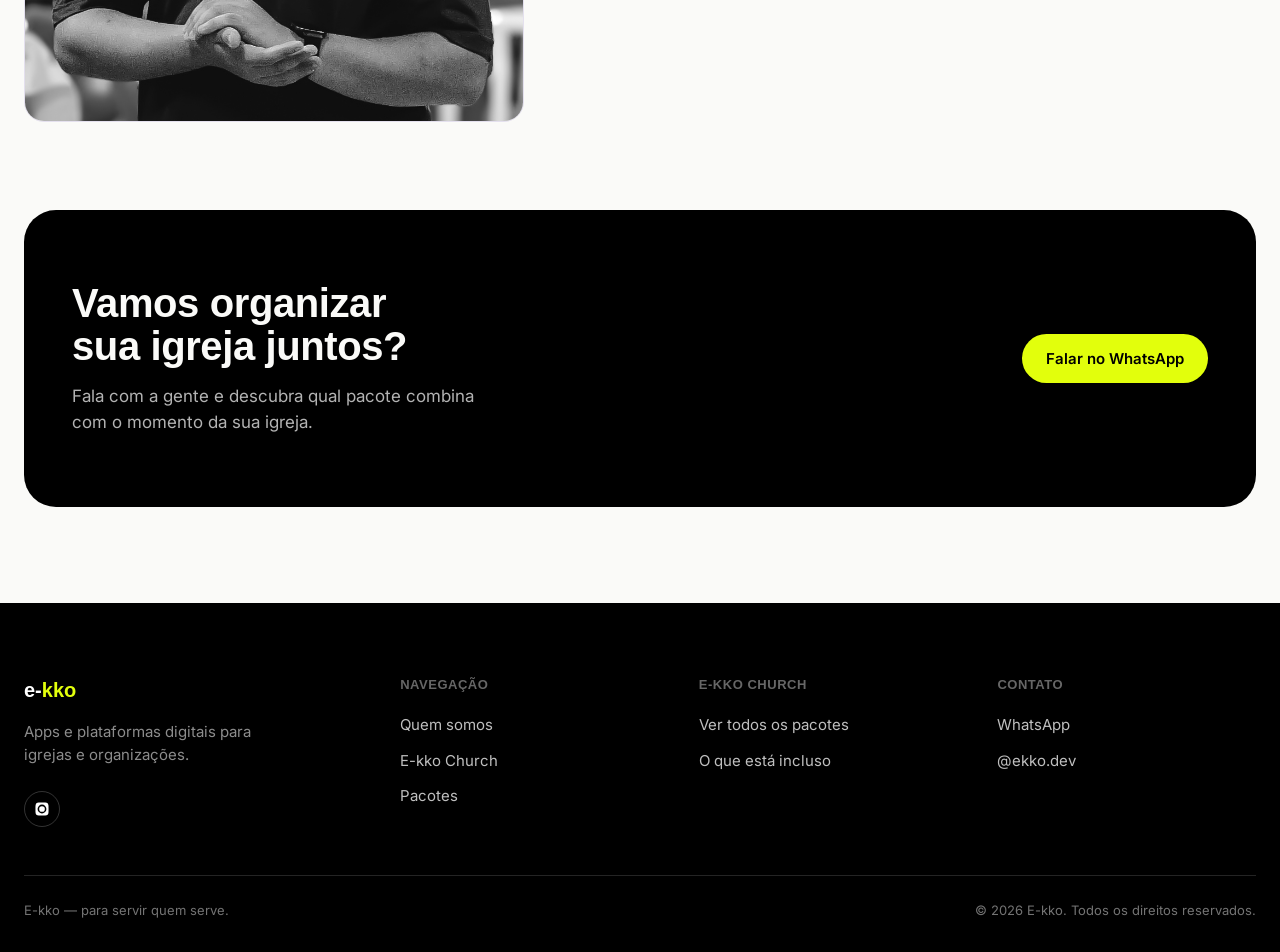
==== commit 283b4c9f: "Redesign pricing cards and payment section with anual parcelado as default Price cards on both pages" ====
--- a/index.html
+++ b/index.html
@@ -92,9 +92,9 @@
         <div class="plan-name">E-kko Pro</div>
         <p class="plan-sub">Pra igrejas grandes: app completo + site institucional sincronizado.</p>
         <p class="plan-audience">Recomendado para igrejas com mais de 200 membros</p>
-        <div class="price-tag">R$450<span>/mês</span></div>
+        <div class="price-tag">R$405<span>/mês</span></div>
         <p class="price-desc">Setup único de R$900 (parcelável em até 8x)</p>
-        <span class="fidelity-tag no-commitment">Sem fidelidade</span>
+        <span class="fidelity-tag">12 meses de fidelidade</span>
         <a class="btn btn-primary" href="https://wa.me/5521965286132?text=Ol%C3%A1!%20Tenho%20interesse%20no%20pacote%20Pro%20da%20E-kko%20Church.">Falar com a gente</a>
         <div class="includes-block">
           <span class="includes-label">O que está incluso</span>
@@ -121,9 +121,9 @@
         <div class="plan-name">E-kko Plus</div>
         <p class="plan-sub">O app completo, com tudo que uma igreja de qualquer porte precisa no dia a dia.</p>
         <p class="plan-audience">Recomendado para igrejas com mais de 200 membros</p>
-        <div class="price-tag">R$290<span>/mês</span></div>
+        <div class="price-tag">R$261<span>/mês</span></div>
         <p class="price-desc">Setup único de R$580 (parcelável em até 8x)</p>
-        <span class="fidelity-tag no-commitment">Sem fidelidade</span>
+        <span class="fidelity-tag">12 meses de fidelidade</span>
         <a class="btn btn-ghost" href="https://wa.me/5521965286132?text=Ol%C3%A1!%20Tenho%20interesse%20no%20pacote%20Plus%20da%20E-kko%20Church.">Falar com a gente</a>
         <div class="includes-block">
           <span class="includes-label">O que está incluso</span>
@@ -150,9 +150,9 @@
         <div class="plan-name">E-kko Basic</div>
         <p class="plan-sub">O essencial pra organizar sua igreja: agenda, escala e comunicação.</p>
         <p class="plan-audience">Recomendado para igrejas com até 200 membros</p>
-        <div class="price-tag">R$180<span>/mês</span></div>
+        <div class="price-tag">R$162<span>/mês</span></div>
         <p class="price-desc">Setup único de R$360 (parcelável em até 8x)</p>
-        <span class="fidelity-tag no-commitment">Sem fidelidade</span>
+        <span class="fidelity-tag">12 meses de fidelidade</span>
         <a class="btn btn-ghost" href="https://wa.me/5521965286132?text=Ol%C3%A1!%20Tenho%20interesse%20no%20pacote%20Basic%20da%20E-kko%20Church.">Falar com a gente</a>
         <div class="includes-block">
           <span class="includes-label">O que está incluso</span>
@@ -176,7 +176,7 @@
 
     </div>
 
-    <p class="pricing-footnote">Planos anuais com desconto de 10% (cobrado mês a mês) ou 20% (pagamento à vista) sobre a mensalidade. O setup é pagamento único, equivalente a 2x o valor da mensalidade. <a href="pacotes.html" style="color: var(--accent); font-weight: 600;">Ver tabela completa de pacotes →</a></p>
+    <p class="pricing-footnote">Valores acima já com o desconto do plano anual parcelado, cobrado mês a mês no cartão (fidelidade de 12 meses). O setup é pagamento único, equivalente a 2x o valor da mensalidade. <a href="pacotes.html" style="color: var(--accent); font-weight: 600;">Ver todas as formas de pagamento →</a></p>
   </div>
 </section>
 
--- a/styles.css
+++ b/styles.css
@@ -114,7 +114,7 @@
   font-size: 1.25rem;
 }
 
-.logo span { color: var(--accent-lime); }
+.logo span { color: var(--ink); }
 
 .site-nav {
   display: flex;
@@ -244,7 +244,7 @@
 }
 
 .hero-title .highlight {
-  color: var(--accent);
+  color: var(--accent-lime);
 }
 
 .hero-sub {
@@ -526,67 +526,12 @@
   color: var(--accent);
 }
 
-.fidelity-tag.no-commitment {
-  background: rgba(0,0,0,0.06);
-  color: var(--muted);
-}
-
 .price-card.featured .fidelity-tag {
   background: rgba(226,255,12,0.16);
   color: var(--accent-lime);
 }
 
-.price-card.featured .fidelity-tag.no-commitment {
-  background: rgba(255,255,255,0.12);
-  color: rgba(255,255,255,0.7);
-}
-
 .price-card .btn { margin-top: 28px; width: 100%; justify-content: center; }
-
-/* ============================================
-   Seletor de plano de pagamento em abas (pacotes.html)
-   ============================================ */
-
-.plan-tabs {
-  display: flex;
-  gap: 10px;
-  justify-content: center;
-  flex-wrap: wrap;
-  margin-bottom: 32px;
-}
-
-.plan-tab {
-  display: flex;
-  flex-direction: column;
-  align-items: center;
-  gap: 2px;
-  padding: 12px 22px;
-  border-radius: 999px;
-  border: 1.5px solid var(--line);
-  background: var(--surface);
-  font-family: var(--font-body);
-  font-weight: 600;
-  font-size: var(--step-small);
-  color: var(--ink);
-  cursor: pointer;
-  transition: background 0.15s ease, border-color 0.15s ease, color 0.15s ease;
-}
-
-.plan-tab small {
-  font-weight: 500;
-  font-size: 0.75rem;
-  color: var(--muted);
-}
-
-.plan-tab:hover { border-color: var(--ink); }
-
-.plan-tab[aria-selected="true"] {
-  background: var(--accent-lime);
-  border-color: var(--accent-lime);
-  color: var(--ink);
-}
-
-.plan-tab[aria-selected="true"] small { color: rgba(0,0,0,0.6); }
 
 .includes-block {
   margin-top: 28px;
@@ -650,8 +595,14 @@
    Escolha como pagar (pacotes.html)
    ============================================ */
 
-.payment-grid {
-  grid-template-columns: repeat(3, 1fr);
+.payment-bars {
+  display: flex;
+  flex-direction: column;
+  gap: 20px;
+}
+
+.payment-bar-name {
+  font-size: 1.75rem;
 }
 
 .payment-prices {
@@ -669,6 +620,7 @@
   display: flex;
   align-items: baseline;
   justify-content: space-between;
+  gap: 16px;
   font-size: var(--step-small);
 }
 
@@ -687,10 +639,74 @@
   color: var(--muted);
 }
 
+.price-pair {
+  display: flex;
+  align-items: baseline;
+  gap: 10px;
+}
+
+.price-old {
+  font-family: var(--font-body);
+  font-weight: 500;
+  font-size: 0.8125rem;
+  color: var(--muted);
+  text-decoration: line-through;
+  transition: color 0.2s ease;
+  white-space: nowrap;
+}
+
+.price-old small {
+  font-size: 0.75rem;
+}
+
+.price-new {
+  font-family: var(--font-display);
+  font-weight: 700;
+  font-size: 1.125rem;
+  color: var(--ink);
+  transition: color 0.2s ease;
+  white-space: nowrap;
+}
+
+.price-new small {
+  font-family: var(--font-body);
+  font-weight: 500;
+  font-size: 0.75rem;
+  color: var(--muted);
+  margin-left: 2px;
+}
+
 .problem-card:hover .payment-prices { border-color: rgba(255,255,255,0.18); }
 .problem-card:hover .payment-prices li span { color: rgba(255,255,255,0.6); }
 .problem-card:hover .payment-prices li strong { color: var(--bg); }
 .problem-card:hover .payment-prices li strong small { color: rgba(255,255,255,0.6); }
+.problem-card:hover .price-old { color: rgba(255,255,255,0.4); }
+.problem-card:hover .price-new { color: var(--bg); }
+.problem-card:hover .price-new small { color: rgba(255,255,255,0.6); }
+
+@media (min-width: 881px) {
+  .payment-bar {
+    flex-direction: row;
+    align-items: center;
+    gap: 40px;
+  }
+
+  .payment-bar-name {
+    flex: 0 0 240px;
+  }
+
+  .payment-bar-desc {
+    flex: 1 1 auto;
+    max-width: 42ch;
+  }
+
+  .payment-bar .payment-prices {
+    flex: 0 0 260px;
+    margin: 0;
+    padding-top: 0;
+    border-top: 0;
+  }
+}
 
 /* ============================================
    Tabela comparativa (pacotes.html)
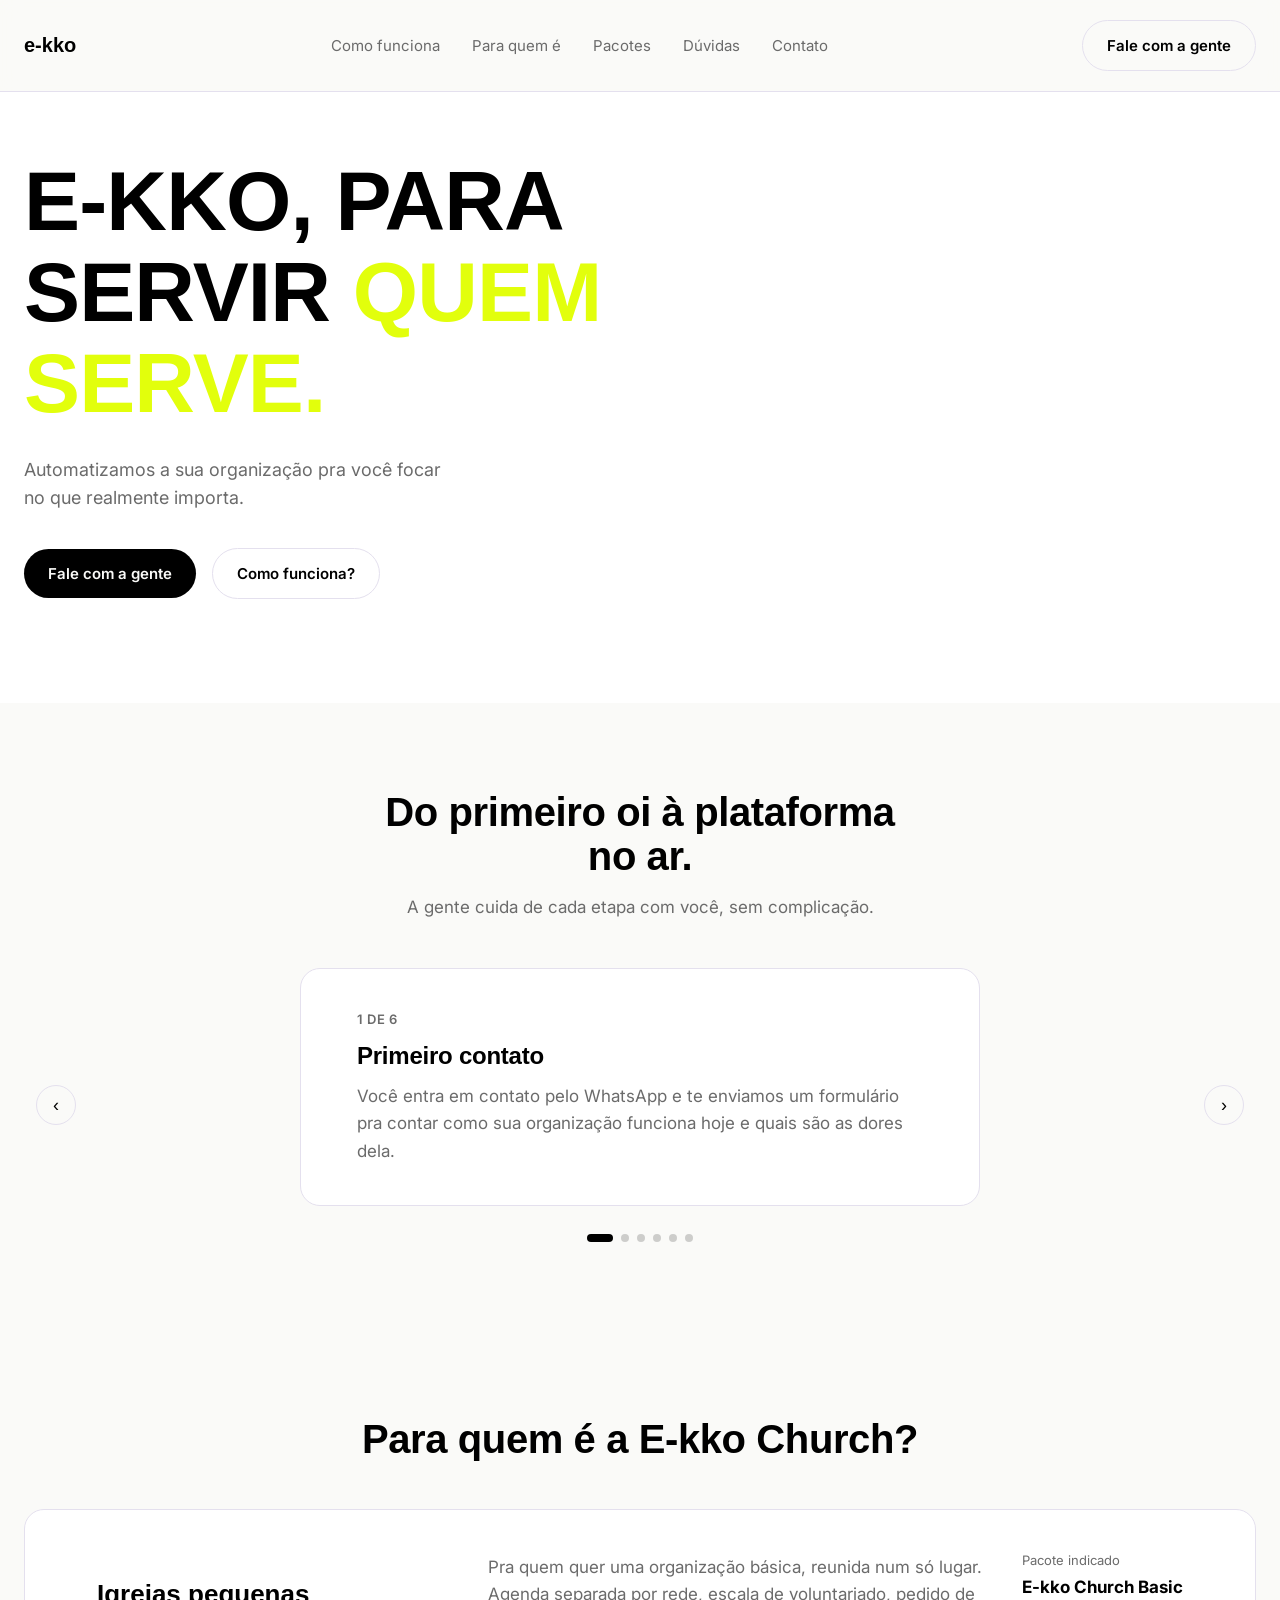
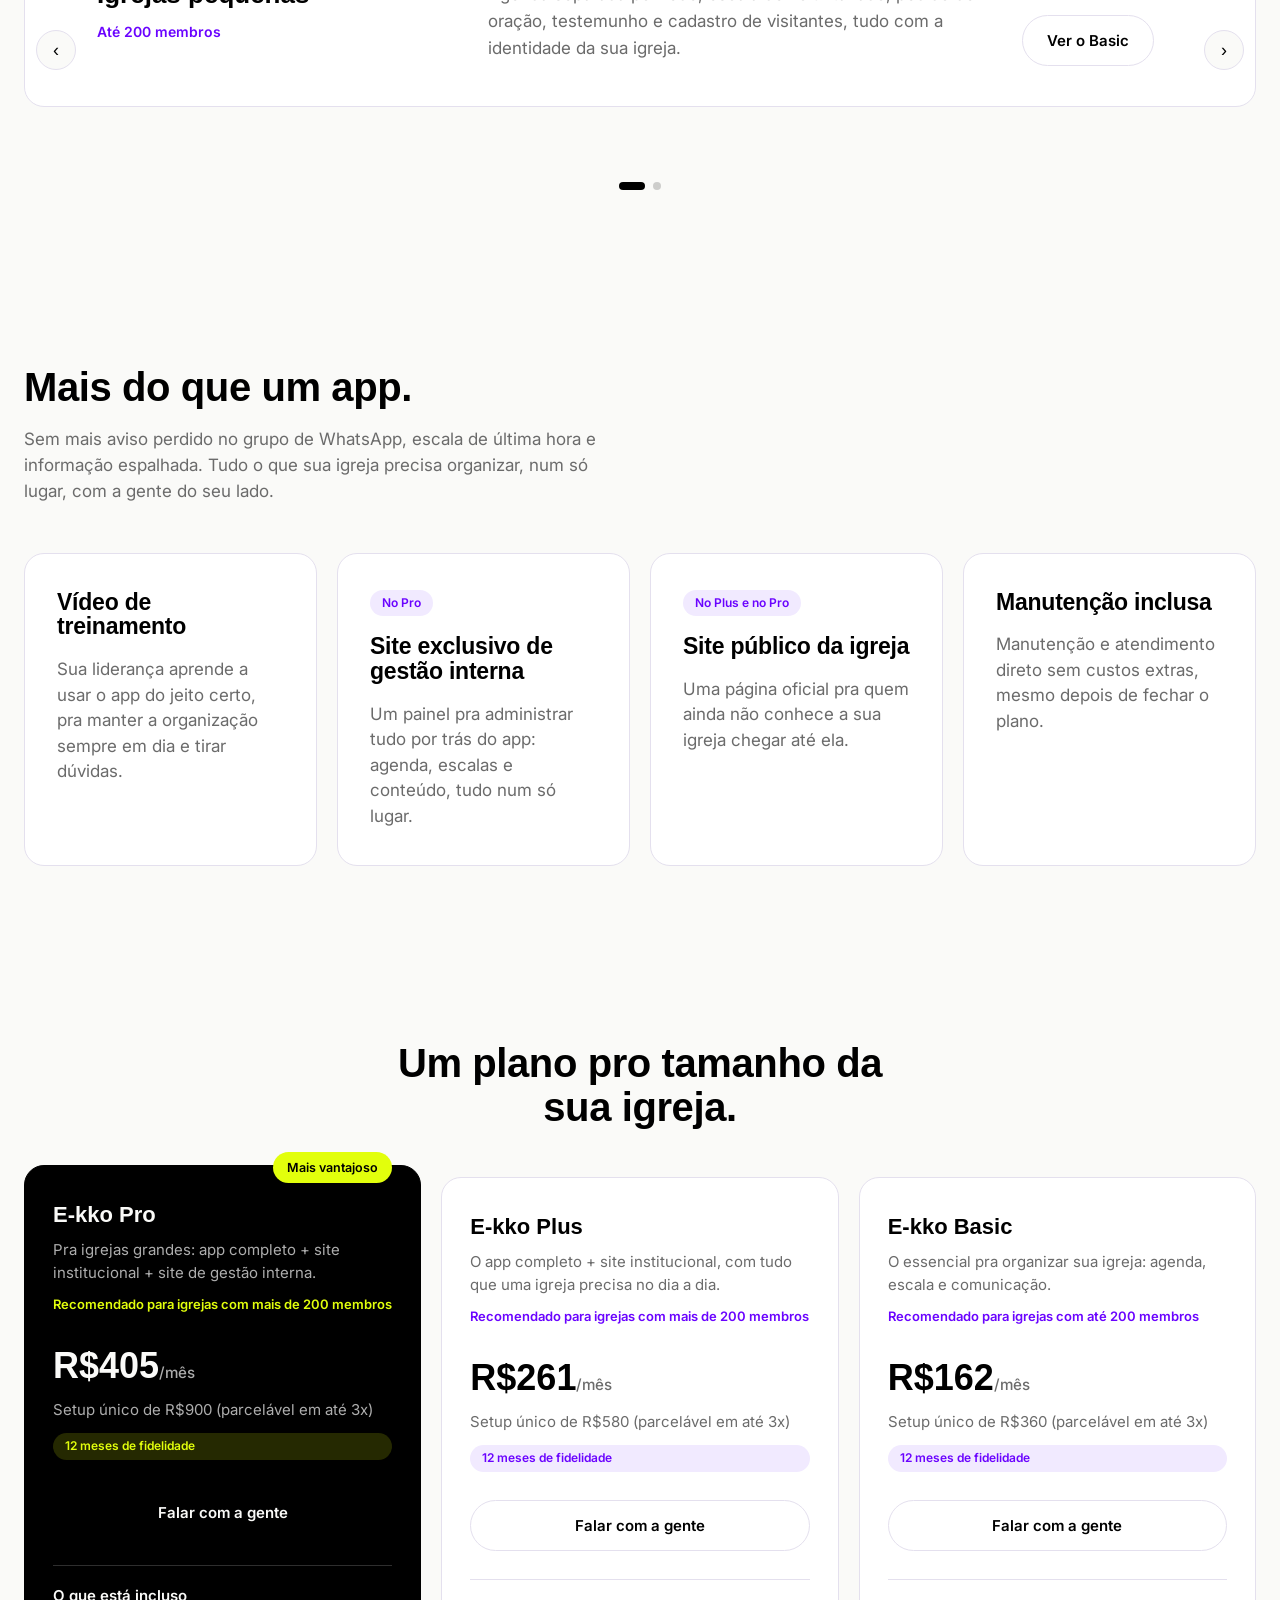
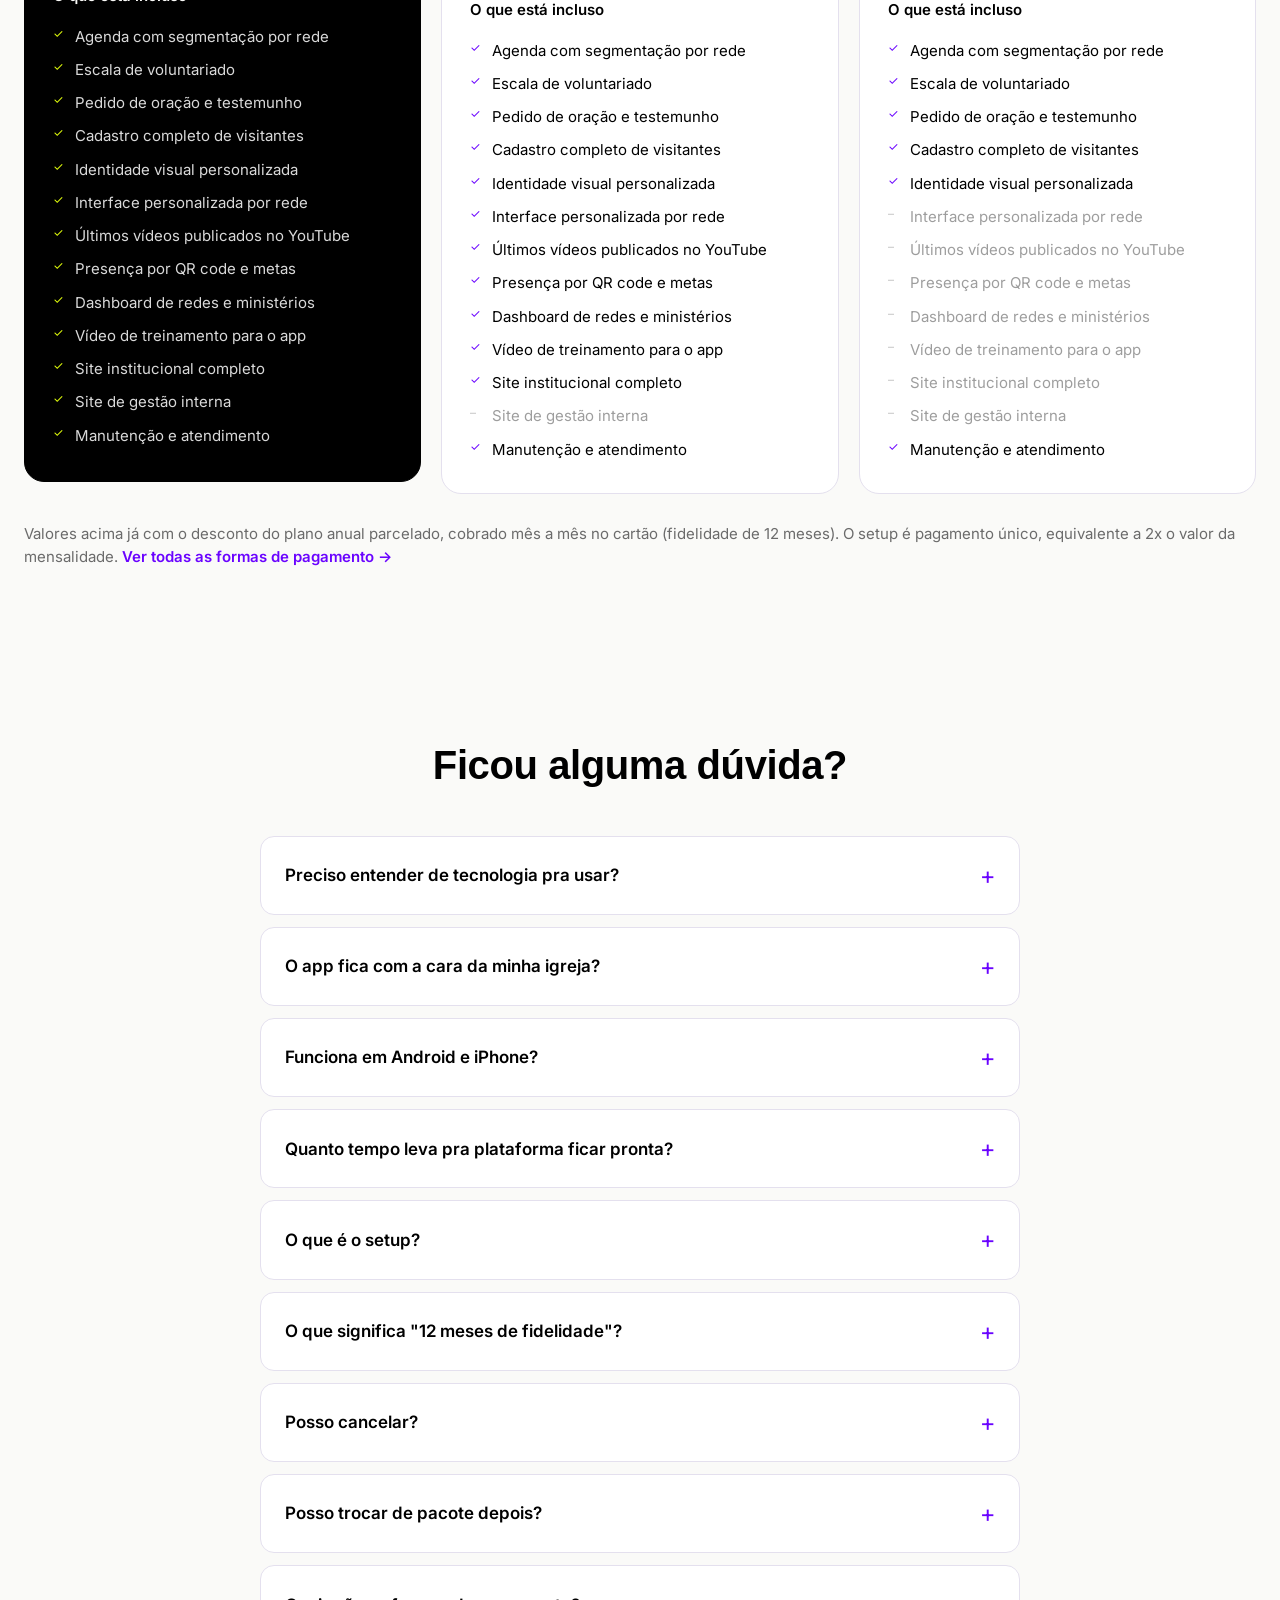
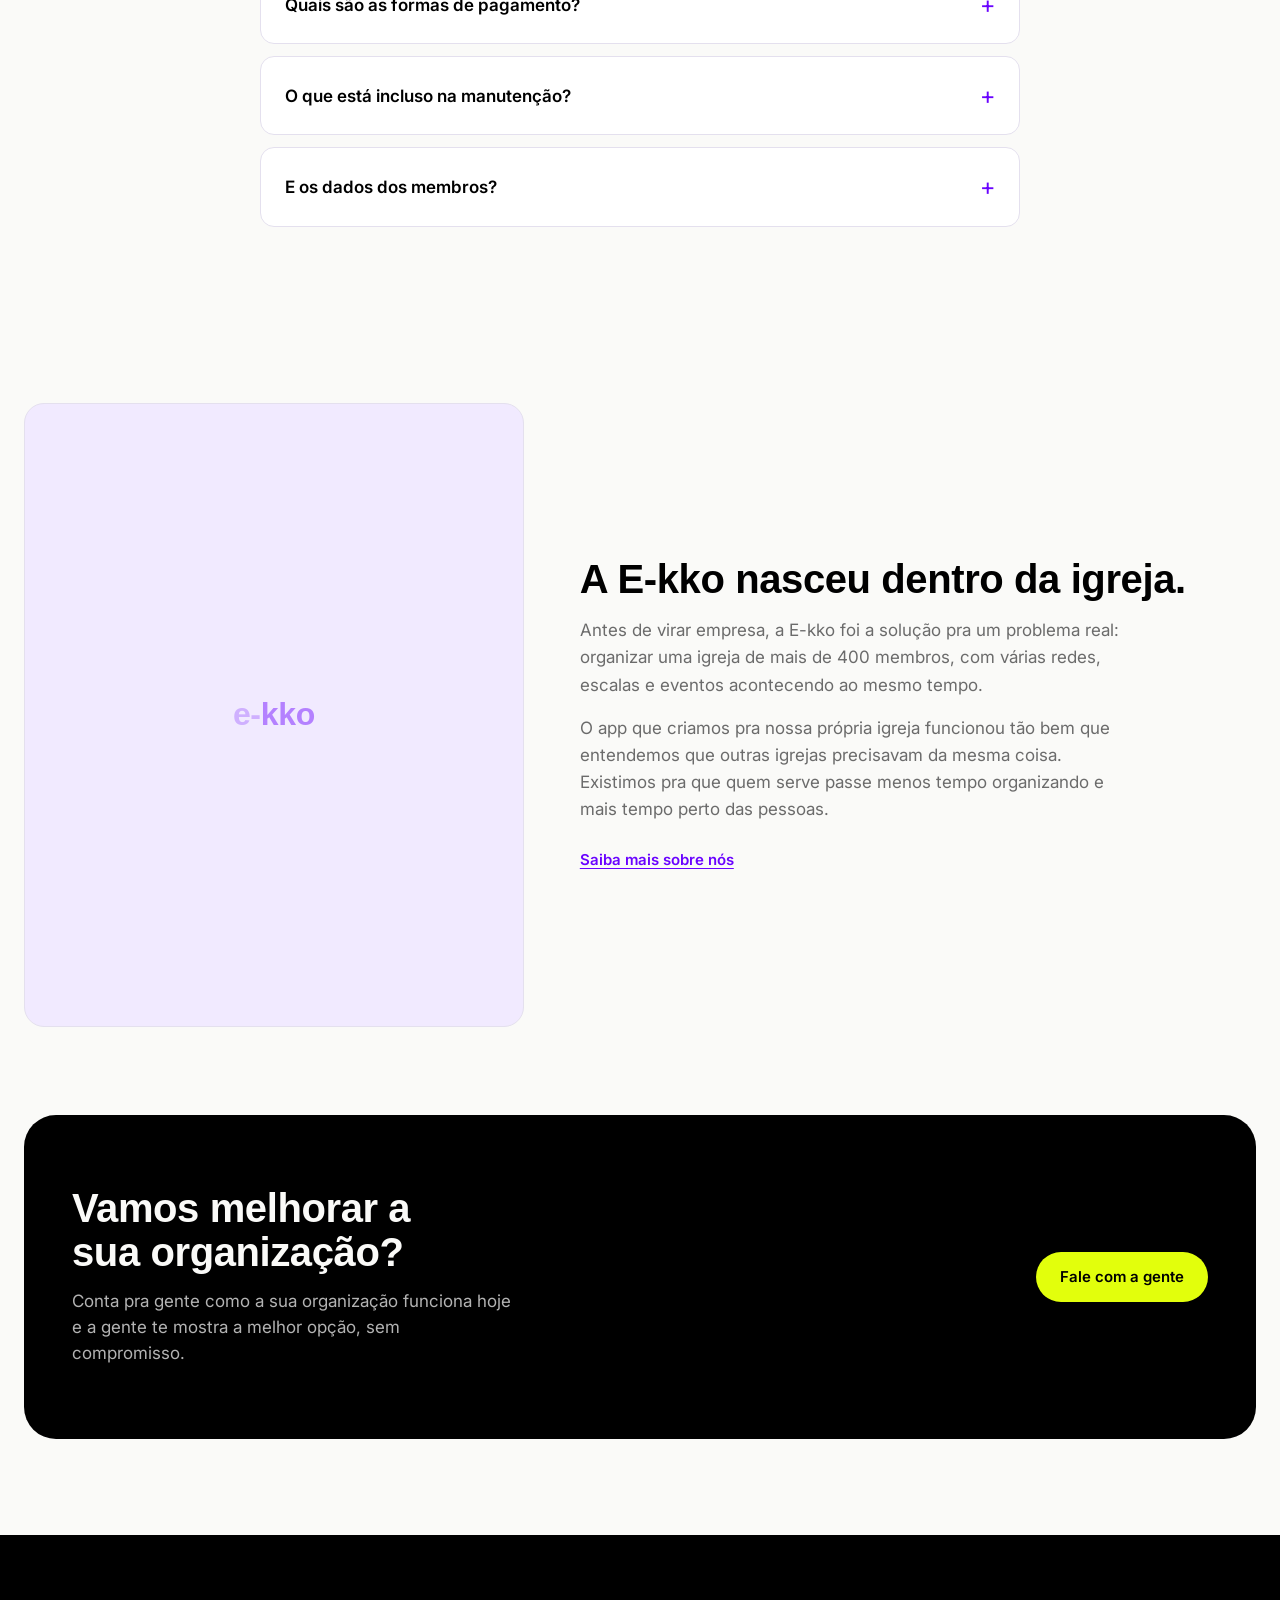
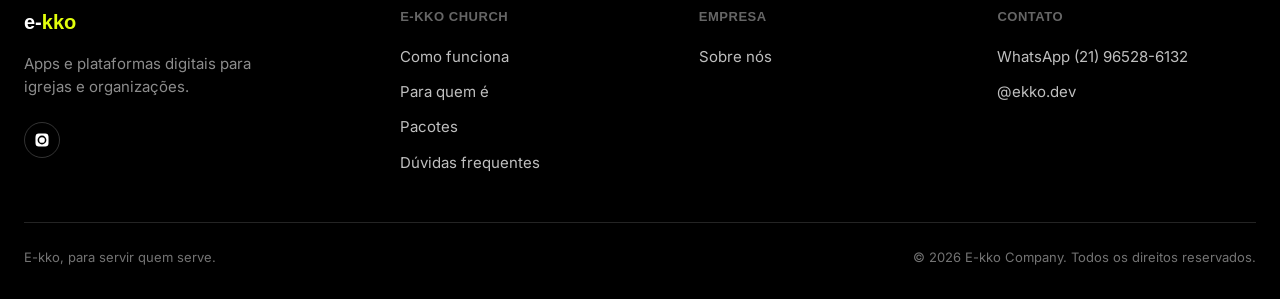
==== commit b3455ec6: "Rework site structure: menu, new sections, carousel, pricing fixes, sobre.html - New menu/footer nav" ====
--- a/index.html
+++ b/index.html
@@ -11,14 +11,15 @@
 
 <header class="site-header">
   <div class="wrap">
-    <div class="logo">e-<span>kko</span></div>
+    <a class="logo" href="index.html">e-<span>kko</span></a>
     <nav class="site-nav">
-      <a href="#quem-somos">Quem somos</a>
-      <a href="#church">E-kko Church</a>
+      <a href="#como-funciona">Como funciona</a>
+      <a href="#para-quem">Para quem é</a>
       <a href="pacotes.html">Pacotes</a>
+      <a href="#duvidas">Dúvidas</a>
       <a href="#contato">Contato</a>
     </nav>
-    <a class="btn btn-ghost" href="https://wa.me/5521965286132?text=Ol%C3%A1!%20Tenho%20interesse%20na%20E-kko%20Church.">Falar com a gente</a>
+    <a class="btn btn-ghost" href="https://wa.me/5521965286132?text=Ol%C3%A1!%20Quero%20conhecer%20a%20E-kko.">Fale com a gente</a>
     <button class="menu-toggle" aria-label="Abrir menu" aria-expanded="false" aria-controls="mobile-menu">
       <span></span>
       <span></span>
@@ -28,11 +29,12 @@
 </header>
 
 <nav class="mobile-menu" id="mobile-menu">
-  <a href="#quem-somos">Quem somos</a>
-  <a href="#church">E-kko Church</a>
+  <a href="#como-funciona">Como funciona</a>
+  <a href="#para-quem">Para quem é</a>
   <a href="pacotes.html">Pacotes</a>
+  <a href="#duvidas">Dúvidas</a>
   <a href="#contato">Contato</a>
-  <a class="btn btn-primary" href="https://wa.me/5521965286132?text=Ol%C3%A1!%20Tenho%20interesse%20na%20E-kko%20Church.">Falar com a gente</a>
+  <a class="btn btn-primary" href="https://wa.me/5521965286132?text=Ol%C3%A1!%20Quero%20conhecer%20a%20E-kko.">Fale com a gente</a>
 </nav>
 
 <!-- ============ HERO ============ -->
@@ -40,37 +42,158 @@
   <div class="wrap">
     <div class="hero-copy">
       <h1 class="hero-title">E-kko, para servir <span class="highlight">quem serve.</span></h1>
-      <p class="hero-sub">Automatizamos a organização da sua igreja pra você focar no que importa.</p>
+      <p class="hero-sub">Automatizamos a sua organização pra você focar no que realmente importa.</p>
       <div class="hero-cta">
-        <a class="btn btn-primary" href="pacotes.html">Ver pacotes</a>
-        <span class="hero-note">Setup a partir de R$360</span>
-      </div>
-    </div>
-  </div>
-</section>
-
-<!-- ============ O QUE RESOLVE ============ -->
-<section class="section" id="church">
+        <a class="btn btn-primary" href="https://wa.me/5521965286132?text=Ol%C3%A1!%20Quero%20conhecer%20a%20E-kko.">Fale com a gente</a>
+        <a class="btn btn-ghost" href="#como-funciona">Como funciona?</a>
+      </div>
+    </div>
+  </div>
+</section>
+
+<!-- ============ COMO FUNCIONA ============ -->
+<section class="section" id="como-funciona">
+  <div class="wrap">
+    <div class="section-head centered">
+      <h2>Do primeiro oi à plataforma no ar.</h2>
+      <p class="lead">A gente cuida de cada etapa com você, sem complicação.</p>
+    </div>
+
+    <div class="carousel" data-carousel tabindex="0" aria-roledescription="carrossel" aria-label="Como funciona">
+      <div class="carousel-viewport">
+        <div class="carousel-track">
+
+          <div class="carousel-slide">
+            <div class="step-card">
+              <span class="step-counter" data-step-counter></span>
+              <h3>Primeiro contato</h3>
+              <p>Você entra em contato pelo WhatsApp e te enviamos um formulário pra contar como sua organização funciona hoje e quais são as dores dela.</p>
+            </div>
+          </div>
+
+          <div class="carousel-slide">
+            <div class="step-card">
+              <span class="step-counter" data-step-counter></span>
+              <h3>Você escolhe o plano</h3>
+              <p>Com base nesse formulário, elaboramos uma proposta e indicamos o plano que melhor atende às necessidades da sua organização, com valores e formas de pagamento.</p>
+            </div>
+          </div>
+
+          <div class="carousel-slide">
+            <div class="step-card">
+              <span class="step-counter" data-step-counter></span>
+              <h3>Sua identidade</h3>
+              <p>Você nos envia a identidade visual completa da sua organização. Se ainda não tiver, a gente faz pra você.</p>
+            </div>
+          </div>
+
+          <div class="carousel-slide">
+            <div class="step-card">
+              <span class="step-counter" data-step-counter></span>
+              <h3>Construímos e apresentamos</h3>
+              <p>Te enviamos a plataforma completa e um documento com tudo o que ela tem. Você revisa e aponta o que quer mudar, a gente ajusta e libera a plataforma.</p>
+            </div>
+          </div>
+
+          <div class="carousel-slide">
+            <div class="step-card">
+              <span class="step-counter" data-step-counter></span>
+              <h3>Treinamento e entrega</h3>
+              <p>Você recebe um vídeo compartilhável, com um treinamento completo pra apresentar aos administradores da sua plataforma.</p>
+            </div>
+          </div>
+
+          <div class="carousel-slide">
+            <div class="step-card">
+              <span class="step-counter" data-step-counter></span>
+              <h3>A gente continua junto</h3>
+              <p>Mesmo depois da entrega, a manutenção e o atendimento continuam à sua disposição, sem custo extra. Enquanto o plano estiver ativo, você conta com o nosso apoio e recebe todas as atualizações.</p>
+            </div>
+          </div>
+
+        </div>
+      </div>
+      <button type="button" class="carousel-arrow prev" aria-label="Anterior">‹</button>
+      <button type="button" class="carousel-arrow next" aria-label="Próximo">›</button>
+      <div class="carousel-dots"></div>
+    </div>
+  </div>
+</section>
+
+<!-- ============ PARA QUEM É ============ -->
+<section class="section" id="para-quem">
+  <div class="wrap">
+    <div class="section-head centered">
+      <h2>Para quem é a E-kko Church?</h2>
+    </div>
+
+    <div class="carousel" data-carousel tabindex="0" aria-roledescription="carrossel" aria-label="Para quem é a E-kko Church">
+      <div class="carousel-viewport">
+        <div class="carousel-track">
+
+          <div class="carousel-slide">
+            <div class="audience-card">
+              <div>
+                <div class="audience-name">Igrejas pequenas</div>
+                <p class="audience-range">Até 200 membros</p>
+              </div>
+              <p class="audience-text">Pra quem quer uma organização básica, reunida num só lugar. Agenda separada por rede, escala de voluntariado, pedido de oração, testemunho e cadastro de visitantes, tudo com a identidade da sua igreja.</p>
+              <div class="audience-cta">
+                <span class="audience-cta-label">Pacote indicado</span>
+                <span class="audience-cta-plan">E-kko Church Basic</span>
+                <a class="btn btn-ghost" href="pacotes.html#pacotes">Ver o Basic</a>
+              </div>
+            </div>
+          </div>
+
+          <div class="carousel-slide">
+            <div class="audience-card">
+              <div>
+                <div class="audience-name">Igrejas médias e grandes</div>
+                <p class="audience-range">Mais de 200 membros</p>
+              </div>
+              <p class="audience-text">Pra igrejas com várias redes e ministérios rodando ao mesmo tempo. Além de tudo do Basic, cada rede ganha interface própria, presença por QR code, metas e dashboards pra liderança acompanhar de perto. O Plus inclui o site público da igreja, e o Pro soma também o site de gestão interna.</p>
+              <div class="audience-cta">
+                <span class="audience-cta-label">Pacotes indicados</span>
+                <span class="audience-cta-plan">E-kko Church Plus e Pro</span>
+                <a class="btn btn-ghost" href="pacotes.html#pacotes">Ver Plus e Pro</a>
+              </div>
+            </div>
+          </div>
+
+        </div>
+      </div>
+      <button type="button" class="carousel-arrow prev" aria-label="Anterior">‹</button>
+      <button type="button" class="carousel-arrow next" aria-label="Próximo">›</button>
+      <div class="carousel-dots"></div>
+    </div>
+  </div>
+</section>
+
+<!-- ============ MAIS DO QUE UM APP ============ -->
+<section class="section">
   <div class="wrap">
     <div class="section-head">
       <h2>Mais do que um app.</h2>
-      <p class="lead">Sem mais aviso perdido no grupo de WhatsApp, escala de última hora e informação espalhada. Tudo o que sua igreja precisa organizar, num só lugar — com a gente do seu lado.</p>
+      <p class="lead">Sem mais aviso perdido no grupo de WhatsApp, escala de última hora e informação espalhada. Tudo o que sua igreja precisa organizar, num só lugar, com a gente do seu lado.</p>
     </div>
     <div class="problem-grid">
       <div class="problem-card">
         <h3>Vídeo de treinamento</h3>
-        <p>Sua liderança aprende a usar o app do jeito certo, sem depender de achismo.</p>
+        <p>Sua liderança aprende a usar o app do jeito certo, pra manter a organização sempre em dia e tirar dúvidas.</p>
       </div>
       <div class="problem-card">
+        <span class="feature-tag">No Pro</span>
         <h3>Site exclusivo de gestão interna</h3>
-        <p>Um painel pra administrar tudo por trás do app: agenda, escalas e conteúdo, num só lugar.</p>
+        <p>Um painel pra administrar tudo por trás do app: agenda, escalas e conteúdo, tudo num só lugar.</p>
       </div>
       <div class="problem-card">
+        <span class="feature-tag">No Plus e no Pro</span>
         <h3>Site público da igreja</h3>
         <p>Uma página oficial pra quem ainda não conhece a sua igreja chegar até ela.</p>
       </div>
       <div class="problem-card">
-        <h3>Manutenção exclusiva</h3>
+        <h3>Manutenção inclusa</h3>
         <p>Manutenção e atendimento direto sem custos extras, mesmo depois de fechar o plano.</p>
       </div>
     </div>
@@ -90,10 +213,10 @@
       <div class="price-card featured">
         <span class="plan-badge">Mais vantajoso</span>
         <div class="plan-name">E-kko Pro</div>
-        <p class="plan-sub">Pra igrejas grandes: app completo + site institucional sincronizado.</p>
+        <p class="plan-sub">Pra igrejas grandes: app completo + site institucional + site de gestão interna.</p>
         <p class="plan-audience">Recomendado para igrejas com mais de 200 membros</p>
         <div class="price-tag">R$405<span>/mês</span></div>
-        <p class="price-desc">Setup único de R$900 (parcelável em até 8x)</p>
+        <p class="price-desc">Setup único de R$900 (parcelável em até 3x)</p>
         <span class="fidelity-tag">12 meses de fidelidade</span>
         <a class="btn btn-primary" href="https://wa.me/5521965286132?text=Ol%C3%A1!%20Tenho%20interesse%20no%20pacote%20Pro%20da%20E-kko%20Church.">Falar com a gente</a>
         <div class="includes-block">
@@ -111,7 +234,7 @@
             <li>Vídeo de treinamento para o app</li>
             <li>Site institucional completo</li>
             <li>Site de gestão interna</li>
-            <li>Manutenção exclusiva</li>
+            <li>Manutenção e atendimento</li>
           </ul>
         </div>
       </div>
@@ -119,10 +242,10 @@
       <!-- Plus -->
       <div class="price-card">
         <div class="plan-name">E-kko Plus</div>
-        <p class="plan-sub">O app completo, com tudo que uma igreja de qualquer porte precisa no dia a dia.</p>
+        <p class="plan-sub">O app completo + site institucional, com tudo que uma igreja precisa no dia a dia.</p>
         <p class="plan-audience">Recomendado para igrejas com mais de 200 membros</p>
         <div class="price-tag">R$261<span>/mês</span></div>
-        <p class="price-desc">Setup único de R$580 (parcelável em até 8x)</p>
+        <p class="price-desc">Setup único de R$580 (parcelável em até 3x)</p>
         <span class="fidelity-tag">12 meses de fidelidade</span>
         <a class="btn btn-ghost" href="https://wa.me/5521965286132?text=Ol%C3%A1!%20Tenho%20interesse%20no%20pacote%20Plus%20da%20E-kko%20Church.">Falar com a gente</a>
         <div class="includes-block">
@@ -138,9 +261,9 @@
             <li>Presença por QR code e metas</li>
             <li>Dashboard de redes e ministérios</li>
             <li>Vídeo de treinamento para o app</li>
-            <li class="not-included">Site institucional completo</li>
+            <li>Site institucional completo</li>
             <li class="not-included">Site de gestão interna</li>
-            <li class="not-included">Manutenção exclusiva</li>
+            <li>Manutenção e atendimento</li>
           </ul>
         </div>
       </div>
@@ -151,7 +274,7 @@
         <p class="plan-sub">O essencial pra organizar sua igreja: agenda, escala e comunicação.</p>
         <p class="plan-audience">Recomendado para igrejas com até 200 membros</p>
         <div class="price-tag">R$162<span>/mês</span></div>
-        <p class="price-desc">Setup único de R$360 (parcelável em até 8x)</p>
+        <p class="price-desc">Setup único de R$360 (parcelável em até 3x)</p>
         <span class="fidelity-tag">12 meses de fidelidade</span>
         <a class="btn btn-ghost" href="https://wa.me/5521965286132?text=Ol%C3%A1!%20Tenho%20interesse%20no%20pacote%20Basic%20da%20E-kko%20Church.">Falar com a gente</a>
         <div class="includes-block">
@@ -169,7 +292,7 @@
             <li class="not-included">Vídeo de treinamento para o app</li>
             <li class="not-included">Site institucional completo</li>
             <li class="not-included">Site de gestão interna</li>
-            <li class="not-included">Manutenção exclusiva</li>
+            <li>Manutenção e atendimento</li>
           </ul>
         </div>
       </div>
@@ -180,16 +303,109 @@
   </div>
 </section>
 
-<!-- ============ QUEM ESTÁ POR TRÁS ============ -->
-<section class="section about-founder" id="quem-somos">
-  <div class="wrap">
-    <div class="founder-photo">
-      <img src="leo.jpg" alt="Leonardo Robert, fundador da E-kko">
-    </div>
-    <div>
-      <p class="founder-quote">A E-kko nasceu de alguém de dentro de uma igreja de verdade, resolvendo um <span class="accent-word">problema de verdade</span>. Depois de anos vendo o que funciona na rotina da minha igreja, decidi criar o app e colocar isso na mão de outras também.</p>
-      <p class="founder-name">Leonardo Robert</p>
-      <p class="founder-role">Fundador da E-kko</p>
+<!--
+  SEÇÃO DE DEPOIMENTOS — ainda não temos depoimentos reais.
+  Ativar (remover este comentário, mantendo a seção abaixo) quando
+  chegarem os primeiros depoimentos de igrejas contratantes, com
+  autorização por escrito de cada igreja pra usar nome, cargo e
+  cidade publicamente.
+
+<section class="section testimonials" id="depoimentos">
+  <div class="wrap">
+    <div class="section-head centered">
+      <h2>Quem já usa, conta.</h2>
+    </div>
+    <div class="testimonials-grid">
+      <div class="testimonial-card">
+        <p class="testimonial-quote">"[depoimento da igreja aqui]"</p>
+        <p class="testimonial-name">[Nome]</p>
+        <p class="testimonial-role">[Cargo] · [Igreja, Cidade]</p>
+      </div>
+      <div class="testimonial-card">
+        <p class="testimonial-quote">"[depoimento da igreja aqui]"</p>
+        <p class="testimonial-name">[Nome]</p>
+        <p class="testimonial-role">[Cargo] · [Igreja, Cidade]</p>
+      </div>
+      <div class="testimonial-card">
+        <p class="testimonial-quote">"[depoimento da igreja aqui]"</p>
+        <p class="testimonial-name">[Nome]</p>
+        <p class="testimonial-role">[Cargo] · [Igreja, Cidade]</p>
+      </div>
+    </div>
+  </div>
+</section>
+-->
+
+<!-- ============ DÚVIDAS FREQUENTES ============ -->
+<section class="section" id="duvidas">
+  <div class="wrap">
+    <div class="section-head centered">
+      <h2>Ficou alguma dúvida?</h2>
+    </div>
+    <div class="faq-list">
+      <details class="faq-item">
+        <summary>Preciso entender de tecnologia pra usar?</summary>
+        <p>Não. O app foi pensado pra quem não é da área, e sua liderança recebe um vídeo de treinamento mostrando tudo passo a passo.</p>
+      </details>
+      <details class="faq-item">
+        <summary>O app fica com a cara da minha igreja?</summary>
+        <p>Sim. Todos os pacotes levam o logo, as cores e o nome da sua igreja. Quem baixa vê a sua igreja, não a E-kko.</p>
+      </details>
+      <details class="faq-item">
+        <summary>Funciona em Android e iPhone?</summary>
+        <p>Sim. O app funciona em Android e iOS.</p>
+      </details>
+      <details class="faq-item">
+        <summary>Quanto tempo leva pra plataforma ficar pronta?</summary>
+        <p>Até 1 mês, já contando com as alterações. O prazo começa a contar depois que recebemos a identidade visual e as informações da organização.</p>
+      </details>
+      <details class="faq-item">
+        <summary>O que é o setup?</summary>
+        <p>É o valor único da criação da sua plataforma personalizada. Ele é pago uma vez só e pode ser parcelado em até 3x.</p>
+      </details>
+      <details class="faq-item">
+        <summary>O que significa "12 meses de fidelidade"?</summary>
+        <p>Que o plano tem duração de um ano. Em troca, você paga menos por mês do que no plano sem fidelidade.</p>
+      </details>
+      <details class="faq-item">
+        <summary>Posso cancelar?</summary>
+        <p>Pode, quando quiser. No plano mensal, não é cobrada nenhuma taxa. Nos planos com fidelidade, é cobrada uma taxa de acordo com a porcentagem prevista em contrato.</p>
+      </details>
+      <details class="faq-item">
+        <summary>Posso trocar de pacote depois?</summary>
+        <p>Pode fazer upgrade a qualquer momento. Você paga a diferença do setup e, a partir da próxima cobrança, passa a pagar o valor do novo pacote. Não é possível fazer downgrade.</p>
+      </details>
+      <details class="faq-item">
+        <summary>Quais são as formas de pagamento?</summary>
+        <p>Cartão de crédito ou débito. No anual à vista, o valor é pago de uma vez, sem parcelar.</p>
+      </details>
+      <details class="faq-item">
+        <summary>O que está incluso na manutenção?</summary>
+        <p>Ajustes, correções e atendimento direto com a gente, sem custo extra, em todos os pacotes, enquanto o plano estiver ativo. Hospedagem e links da plataforma também estão inclusos.</p>
+      </details>
+      <details class="faq-item">
+        <summary>E os dados dos membros?</summary>
+        <!-- Adicionar link para a política de privacidade quando estiver pronta -->
+        <p>Os dados ficam protegidos e são usados só pro funcionamento do app, seguindo a LGPD.</p>
+      </details>
+    </div>
+  </div>
+</section>
+
+<!-- ============ SOBRE A E-KKO ============ -->
+<section class="section" id="sobre">
+  <div class="wrap">
+    <div class="bio-block">
+      <div class="bio-photo is-placeholder">
+        <!-- Trocar por: <img src="maria-e-leo.jpg" alt="Maria Victória e Leonardo Robert, da E-kko"> -->
+        <span class="photo-placeholder-logo">e-<span>kko</span></span>
+      </div>
+      <div class="bio-copy">
+        <h2>A E-kko nasceu dentro da igreja.</h2>
+        <p>Antes de virar empresa, a E-kko foi a solução pra um problema real: organizar uma igreja de mais de 400 membros, com várias redes, escalas e eventos acontecendo ao mesmo tempo.</p>
+        <p>O app que criamos pra nossa própria igreja funcionou tão bem que entendemos que outras igrejas precisavam da mesma coisa. Existimos pra que quem serve passe menos tempo organizando e mais tempo perto das pessoas.</p>
+        <a class="text-link" href="sobre.html">Saiba mais sobre nós</a>
+      </div>
     </div>
   </div>
 </section>
@@ -198,10 +414,10 @@
 <section class="cta-final">
   <div class="wrap">
     <div>
-      <h2>Vamos organizar sua igreja juntos?</h2>
-      <p>Fala com a gente e descubra qual pacote combina com o momento da sua igreja.</p>
-    </div>
-    <a class="btn btn-primary" href="https://wa.me/5521965286132?text=Ol%C3%A1!%20Tenho%20interesse%20na%20E-kko%20Church.">Falar no WhatsApp</a>
+      <h2>Vamos melhorar a sua organização?</h2>
+      <p>Conta pra gente como a sua organização funciona hoje e a gente te mostra a melhor opção, sem compromisso.</p>
+    </div>
+    <a class="btn btn-primary" href="https://wa.me/5521965286132?text=Ol%C3%A1!%20Quero%20conhecer%20a%20E-kko.">Fale com a gente</a>
   </div>
 </section>
 
@@ -218,31 +434,39 @@
         </div>
       </div>
       <div>
-        <div class="footer-col-title">Navegação</div>
-        <ul class="footer-links">
-          <li><a href="#quem-somos">Quem somos</a></li>
-          <li><a href="#church">E-kko Church</a></li>
-          <li><a href="pacotes.html">Pacotes</a></li>
-        </ul>
-      </div>
-      <div>
         <div class="footer-col-title">E-kko Church</div>
         <ul class="footer-links">
-          <li><a href="pacotes.html">Ver todos os pacotes</a></li>
-          <li><a href="#church">O que está incluso</a></li>
+          <li><a href="#como-funciona">Como funciona</a></li>
+          <li><a href="#para-quem">Para quem é</a></li>
+          <li><a href="pacotes.html">Pacotes</a></li>
+          <li><a href="#duvidas">Dúvidas frequentes</a></li>
+        </ul>
+      </div>
+      <div>
+        <div class="footer-col-title">Empresa</div>
+        <ul class="footer-links">
+          <li><a href="sobre.html">Sobre nós</a></li>
+          <!-- Ativar quando as páginas estiverem prontas:
+          <li><a href="termos.html">Termos de uso</a></li>
+          <li><a href="privacidade.html">Política de privacidade</a></li>
+          -->
         </ul>
       </div>
       <div>
         <div class="footer-col-title">Contato</div>
         <ul class="footer-links">
-          <li><a href="https://wa.me/5521965286132?text=Ol%C3%A1!%20Tenho%20interesse%20na%20E-kko%20Church." target="_blank" rel="noopener">WhatsApp</a></li>
+          <li><a href="https://wa.me/5521965286132?text=Ol%C3%A1!%20Quero%20conhecer%20a%20E-kko." target="_blank" rel="noopener">WhatsApp (21) 96528-6132</a></li>
           <li><a href="https://instagram.com/ekko.dev" target="_blank" rel="noopener">@ekko.dev</a></li>
+          <!-- Preencher quando tivermos um e-mail de contato:
+          <li><a href="mailto:contato@ekko.dev">contato@ekko.dev</a></li>
+          -->
         </ul>
       </div>
     </div>
     <div class="footer-bottom">
-      <span>E-kko — para servir quem serve.</span>
-      <span>© 2026 E-kko. Todos os direitos reservados.</span>
+      <span>E-kko, para servir quem serve.</span>
+      <!-- Trocar por "© 2026 E-kko Company · CNPJ 00.000.000/0000-00" quando tivermos o CNPJ -->
+      <span>© 2026 E-kko Company. Todos os direitos reservados.</span>
     </div>
   </div>
 </footer>
--- a/styles.css
+++ b/styles.css
@@ -261,11 +261,6 @@
   align-items: center;
 }
 
-.hero-note {
-  font-size: var(--step-small);
-  color: var(--muted);
-}
-
 .phone-mockup {
   position: relative;
   width: 240px;
@@ -390,6 +385,212 @@
 }
 
 .problem-card:hover p { color: rgba(255,255,255,0.75); }
+
+.feature-tag {
+  display: inline-flex;
+  align-self: flex-start;
+  padding: 4px 12px;
+  border-radius: 999px;
+  background: var(--card-wash);
+  color: var(--accent);
+  font-size: 0.75rem;
+  font-weight: 600;
+  transition: background 0.2s ease, color 0.2s ease;
+}
+
+.problem-card:hover .feature-tag {
+  background: rgba(255, 255, 255, 0.14);
+  color: var(--accent-lime);
+}
+
+/* ============================================
+   Carrossel reutilizável
+   (Como funciona / Para quem é)
+   ============================================ */
+
+.carousel {
+  position: relative;
+}
+
+.carousel-viewport {
+  position: relative;
+  overflow: hidden;
+}
+
+.carousel-slide {
+  position: absolute;
+  top: 0;
+  left: 0;
+  right: 0;
+  display: flex;
+  justify-content: center;
+  opacity: 0;
+  transform: translateX(0);
+  transition: opacity 0.45s ease, transform 0.45s ease;
+  pointer-events: none;
+}
+
+.carousel-slide.is-active {
+  position: relative;
+  opacity: 1;
+  transform: translateX(0);
+  pointer-events: auto;
+}
+
+.carousel-slide.enter-right { transform: translateX(40px); opacity: 0; }
+.carousel-slide.enter-left { transform: translateX(-40px); opacity: 0; }
+.carousel-slide.exit-left { transform: translateX(-40px); opacity: 0; }
+.carousel-slide.exit-right { transform: translateX(40px); opacity: 0; }
+
+.carousel-dots {
+  display: flex;
+  justify-content: center;
+  gap: 8px;
+  margin-top: 28px;
+}
+
+.carousel-dot {
+  width: 8px;
+  height: 8px;
+  border-radius: 999px;
+  background: rgba(0, 0, 0, 0.18);
+  border: none;
+  padding: 0;
+  cursor: pointer;
+  transition: width 0.2s ease, background 0.2s ease;
+}
+
+.carousel-dot:hover {
+  background: rgba(0, 0, 0, 0.32);
+}
+
+.carousel-dot.active {
+  width: 26px;
+  background: var(--ink);
+}
+
+.carousel-arrow {
+  position: absolute;
+  top: 50%;
+  transform: translateY(-50%);
+  width: 40px;
+  height: 40px;
+  border-radius: 50%;
+  border: 1.5px solid var(--line);
+  background: var(--bg);
+  color: var(--ink);
+  font-size: 1.125rem;
+  line-height: 1;
+  display: flex;
+  align-items: center;
+  justify-content: center;
+  cursor: pointer;
+  transition: border-color 0.15s ease, background 0.15s ease;
+  z-index: 2;
+}
+
+.carousel-arrow:hover { border-color: var(--ink); }
+.carousel-arrow.prev { left: 12px; }
+.carousel-arrow.next { right: 12px; }
+
+@media (max-width: 880px) {
+  .carousel-arrow { display: none; }
+}
+
+/* Card da seção "Como funciona" */
+
+.step-card {
+  background: var(--surface);
+  border: 1px solid var(--line);
+  border-radius: var(--radius);
+  padding: 40px 56px;
+  width: 100%;
+  max-width: 680px;
+  display: flex;
+  flex-direction: column;
+  gap: 14px;
+}
+
+.step-counter {
+  font-size: 0.8125rem;
+  font-weight: 600;
+  color: var(--muted);
+  text-transform: uppercase;
+  letter-spacing: 0.04em;
+}
+
+.step-card h3 { font-size: 1.5rem; }
+
+.step-card p {
+  color: var(--muted);
+  font-size: 1.0625rem;
+  line-height: 1.6;
+}
+
+/* Card da seção "Para quem é" */
+
+.audience-card {
+  background: var(--surface);
+  border: 1px solid var(--line);
+  border-radius: var(--radius);
+  padding: 40px 72px;
+  width: 100%;
+  display: grid;
+  grid-template-columns: 1fr 1.4fr auto;
+  gap: 32px;
+  align-items: center;
+}
+
+.audience-name {
+  font-family: var(--font-display);
+  font-weight: 700;
+  font-size: 1.625rem;
+}
+
+.audience-range {
+  margin-top: 6px;
+  color: var(--accent);
+  font-weight: 600;
+  font-size: 0.875rem;
+}
+
+.audience-text {
+  color: var(--muted);
+  font-size: 1.0625rem;
+  line-height: 1.6;
+}
+
+.audience-cta {
+  display: flex;
+  flex-direction: column;
+  align-items: flex-start;
+  gap: 4px;
+}
+
+.audience-cta-label {
+  font-size: 0.8125rem;
+  color: var(--muted);
+}
+
+.audience-cta-plan {
+  font-weight: 700;
+  font-size: 1.0625rem;
+}
+
+.audience-cta .btn { margin-top: 10px; }
+
+@media (max-width: 880px) {
+  .step-card { padding: 32px 28px; }
+
+  .audience-card {
+    grid-template-columns: 1fr;
+    padding: 32px 28px;
+    text-align: left;
+    gap: 20px;
+  }
+
+  .audience-cta { align-items: flex-start; }
+}
 
 /* ============================================
    Página dedicada de Pacotes (pacotes.html)
@@ -837,52 +1038,172 @@
 }
 
 /* ============================================
-   Quem está por trás
-   ============================================ */
-
-.about-founder .wrap {
+   Bio / foto 4:5 reutilizável
+   (Sobre a E-kko na home, blocos de sobre.html)
+   ============================================ */
+
+.bio-block {
   display: grid;
   grid-template-columns: 0.85fr 1.15fr;
   gap: 56px;
   align-items: center;
 }
 
-.founder-photo {
+.bio-block.reverse {
+  grid-template-columns: 1.15fr 0.85fr;
+}
+
+.bio-block.reverse .bio-photo { order: 2; }
+.bio-block.reverse .bio-copy { order: 1; }
+
+.bio-photo {
   aspect-ratio: 4 / 5;
   border-radius: var(--radius);
-  background: var(--card-wash);
+  background: var(--surface);
   border: 1px solid var(--line);
   overflow: hidden;
 }
 
-.founder-photo img {
+.bio-photo img {
   width: 100%;
   height: 100%;
   object-fit: cover;
-}
-
-.founder-quote {
+  display: block;
+}
+
+.bio-photo.is-placeholder {
+  background: var(--card-wash);
+  display: flex;
+  align-items: center;
+  justify-content: center;
+}
+
+.photo-placeholder-logo {
+  font-family: var(--font-display);
+  font-weight: 700;
+  font-size: 2rem;
+  letter-spacing: -0.01em;
+  color: rgba(106, 3, 255, 0.25);
+}
+
+.photo-placeholder-logo span {
+  color: rgba(106, 3, 255, 0.45);
+}
+
+.bio-name {
+  font-family: var(--font-display);
+  font-weight: 700;
+  font-size: 2rem;
+}
+
+.bio-fullname {
+  margin-top: 4px;
+  color: var(--muted);
+  font-size: var(--step-small);
+  font-weight: 500;
+}
+
+.bio-text {
+  margin-top: 20px;
+  color: var(--ink);
+  font-size: 1.0625rem;
+  line-height: 1.6;
+  max-width: 48ch;
+}
+
+.bio-copy h2 {
+  font-size: var(--step-h2);
+}
+
+.bio-copy p {
+  margin-top: 16px;
+  color: var(--muted);
+  font-size: 1.0625rem;
+  line-height: 1.6;
+  max-width: 50ch;
+}
+
+.text-link {
+  display: inline-block;
+  margin-top: 24px;
+  color: var(--accent);
+  font-size: var(--step-small);
+  font-weight: 600;
+  text-decoration: underline;
+  text-underline-offset: 3px;
+}
+
+.text-link:hover { color: var(--ink); }
+
+/* ============================================
+   Depoimentos (CSS pronto; seção comentada no HTML
+   até termos depoimentos reais autorizados)
+   ============================================ */
+
+.testimonials-grid {
+  display: grid;
+  grid-template-columns: repeat(3, 1fr);
+  gap: 20px;
+}
+
+.testimonial-card {
+  background: var(--surface);
+  border: 1px solid var(--line);
+  border-radius: var(--radius);
+  padding: 32px 28px;
+  display: flex;
+  flex-direction: column;
+  gap: 20px;
+}
+
+.testimonial-quote {
   font-family: var(--font-display);
   font-weight: 500;
-  font-size: clamp(1.375rem, 2.4vw, 1.75rem);
-  line-height: 1.4;
-}
-
-.founder-quote .accent-word {
-  font-family: var(--font-detail);
-  font-style: italic;
-  color: var(--accent);
-}
-
-.founder-name {
-  margin-top: 24px;
+  font-size: 1.125rem;
+  line-height: 1.5;
+}
+
+.testimonial-name {
+  margin-top: auto;
   font-weight: 600;
   font-size: var(--step-small);
 }
 
-.founder-role {
-  color: var(--muted);
-  font-size: var(--step-small);
+.testimonial-role {
+  color: var(--muted);
+  font-size: 0.8125rem;
+}
+
+/* ============================================
+   Página Sobre (sobre.html)
+   ============================================ */
+
+.about-hero {
+  background: #FFFFFF;
+  padding: 72px 0 56px;
+  text-align: left;
+}
+
+.about-hero h1 {
+  font-size: var(--step-hero);
+  max-width: 16ch;
+}
+
+.about-hero p {
+  margin-top: 18px;
+  max-width: 56ch;
+  color: var(--muted);
+  font-size: 1.0625rem;
+}
+
+.about-closing-quote {
+  font-family: var(--font-display);
+  font-weight: 700;
+  font-size: clamp(1.75rem, 4vw, 3rem);
+  line-height: 1.2;
+  max-width: 20ch;
+  margin: 0 auto;
+  text-align: center;
 }
 
 /* ============================================
@@ -1009,11 +1330,26 @@
 }
 
 /* ============================================
+   Âncoras do menu: compensar a altura do header fixo
+   ============================================ */
+
+#como-funciona,
+#para-quem,
+#pacotes,
+#duvidas,
+#sobre,
+#contato {
+  scroll-margin-top: 100px;
+}
+
+/* ============================================
    Responsivo
    ============================================ */
 
 @media (max-width: 1024px) {
   .problem-grid { grid-template-columns: repeat(2, 1fr); }
+
+  .testimonials-grid { grid-template-columns: repeat(2, 1fr); }
 
   .footer-top { grid-template-columns: 1.2fr 1fr 1fr; }
 }
@@ -1044,9 +1380,24 @@
 
   .price-card.featured { transform: none; }
 
-  .about-founder .wrap { grid-template-columns: 1fr; }
-
-  .founder-photo { max-width: 280px; margin: 0 auto; }
+  .bio-block,
+  .bio-block.reverse {
+    grid-template-columns: 1fr;
+  }
+
+  .bio-block .bio-photo,
+  .bio-block.reverse .bio-photo {
+    order: 0;
+    max-width: 280px;
+    margin: 0 auto;
+  }
+
+  .bio-block .bio-copy,
+  .bio-block.reverse .bio-copy {
+    order: 1;
+  }
+
+  .testimonials-grid { grid-template-columns: 1fr; }
 
   .cta-final { padding: 48px 28px; }
 
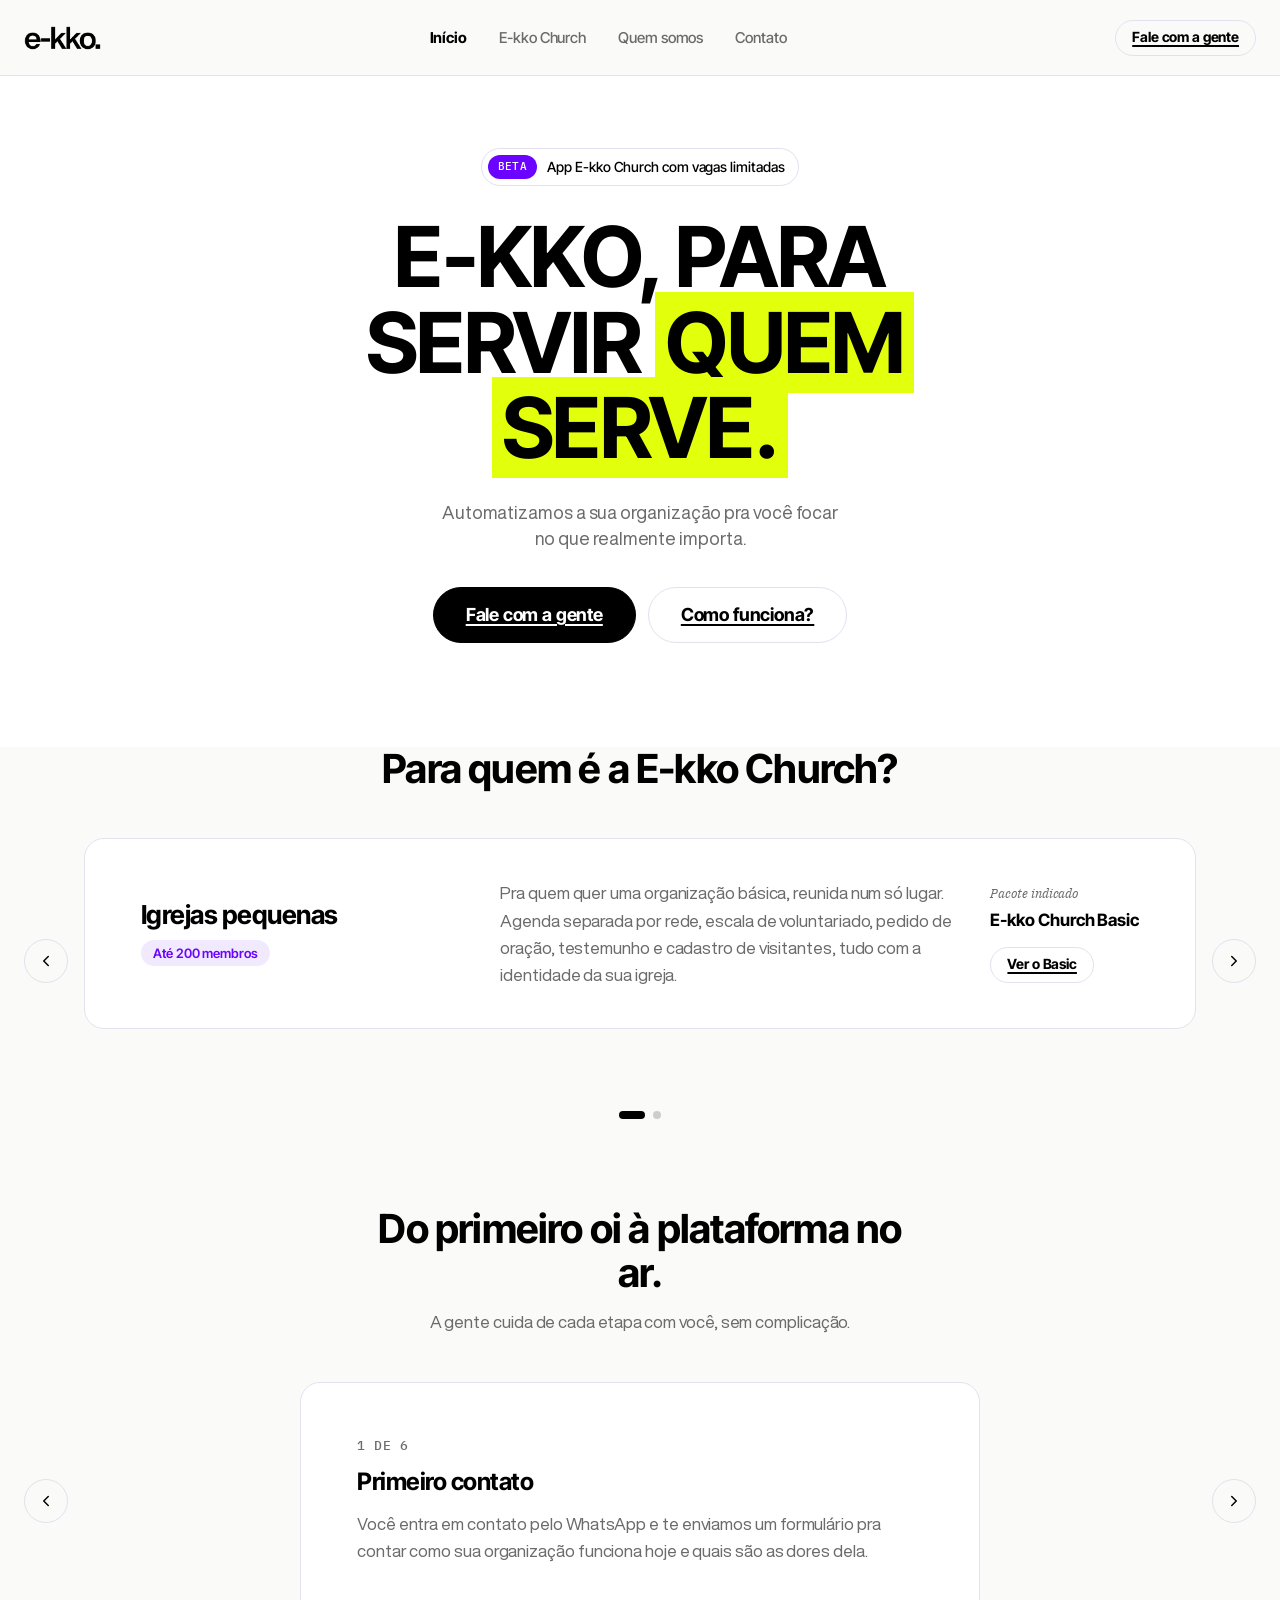
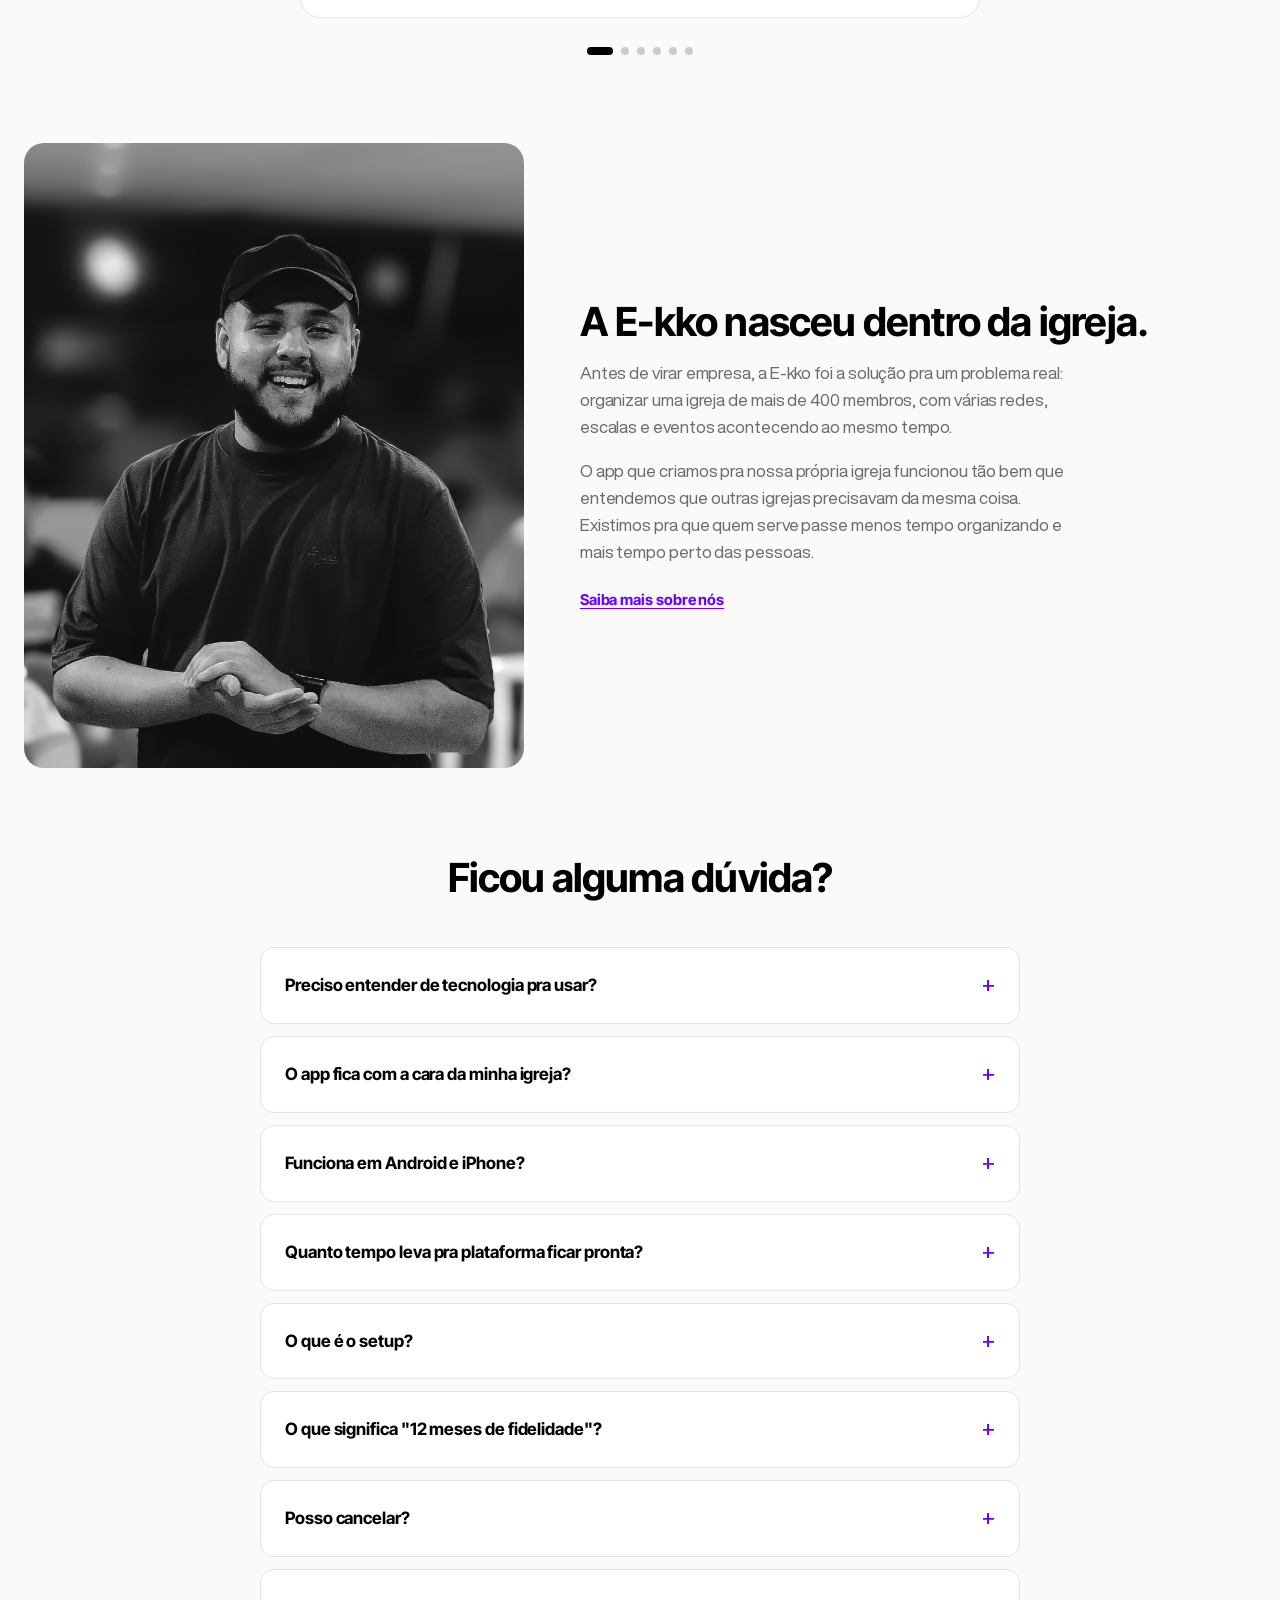
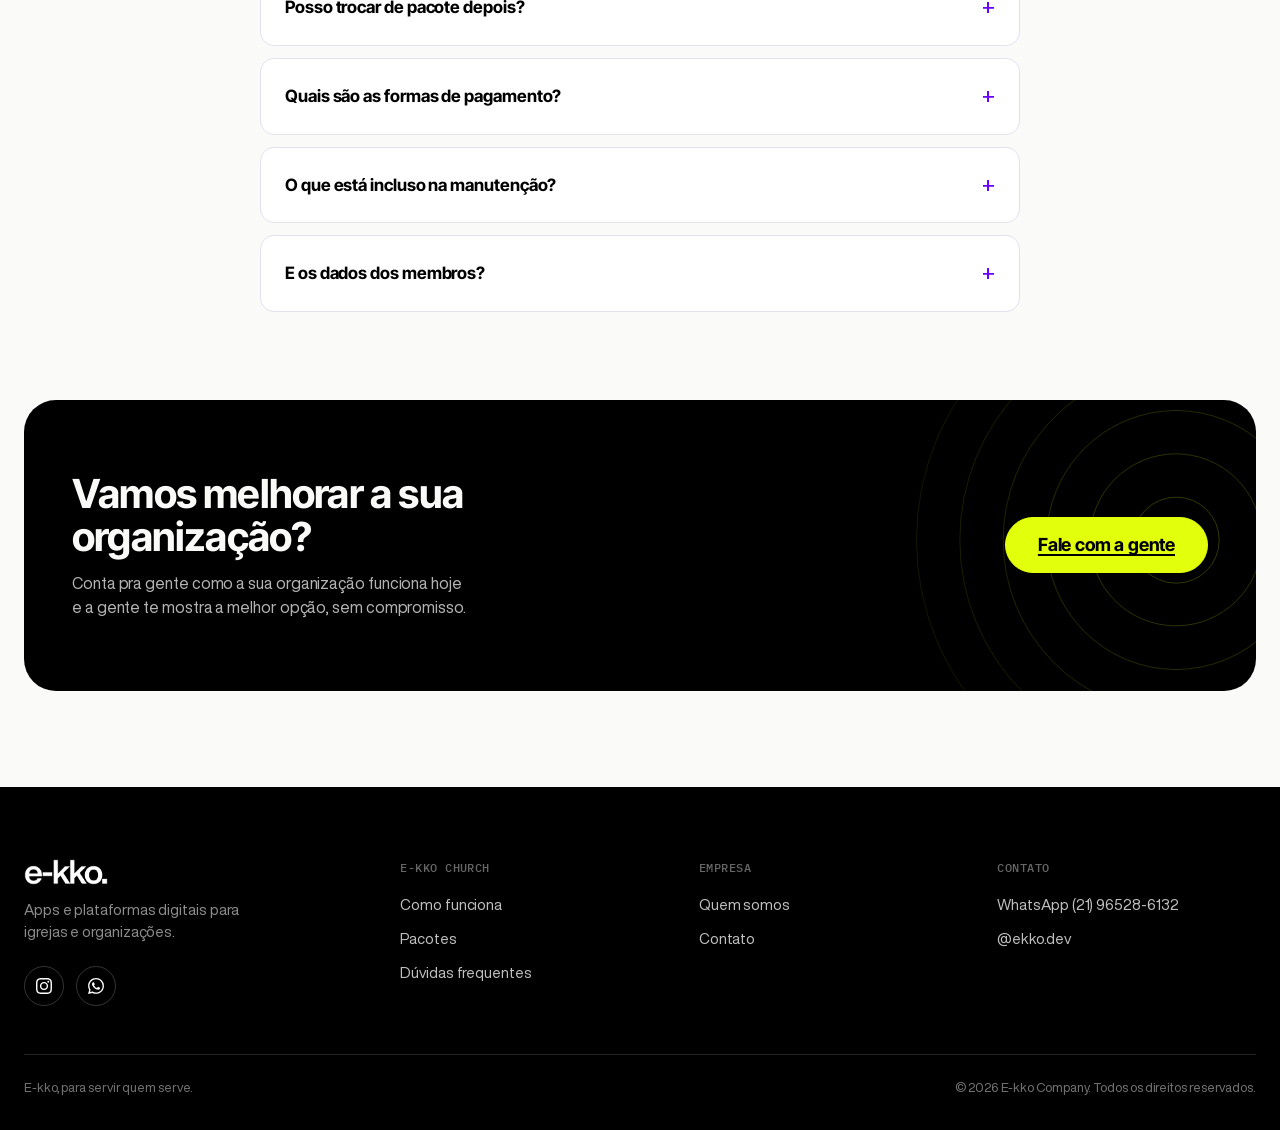
==== commit a175a515: "Novo site E-kko com design system Recriação completa do site seguindo o handoff de design (reference" ====
--- a/index.html
+++ b/index.html
@@ -11,394 +11,180 @@
 
 <header class="site-header">
   <div class="wrap">
-    <a class="logo" href="index.html">e-<span>kko</span></a>
+    <a href="index.html" aria-label="E-kko">
+      <img class="logo-mark" src="assets/logo-wordmark-black.png" alt="E-kko">
+    </a>
     <nav class="site-nav">
-      <a href="#como-funciona">Como funciona</a>
-      <a href="#para-quem">Para quem é</a>
-      <a href="pacotes.html">Pacotes</a>
-      <a href="#duvidas">Dúvidas</a>
-      <a href="#contato">Contato</a>
+      <a href="index.html" aria-current="page">Início</a>
+      <a href="pacotes.html">E-kko Church</a>
+      <a href="sobre.html">Quem somos</a>
+      <a href="contato.html">Contato</a>
     </nav>
-    <a class="btn btn-ghost" href="https://wa.me/5521965286132?text=Ol%C3%A1!%20Quero%20conhecer%20a%20E-kko.">Fale com a gente</a>
+    <div class="header-cta">
+      <a class="btn btn-outline btn-sm" href="https://wa.me/5521965286132?text=Ol%C3%A1!%20Quero%20conhecer%20a%20E-kko." target="_blank" rel="noopener">Fale com a gente</a>
+    </div>
     <button class="menu-toggle" aria-label="Abrir menu" aria-expanded="false" aria-controls="mobile-menu">
-      <span></span>
-      <span></span>
-      <span></span>
+      <svg class="icon-menu" width="22" height="22" viewBox="0 0 24 24" fill="none" stroke="currentColor" stroke-width="2" stroke-linecap="round" stroke-linejoin="round" aria-hidden="true"><line x1="3" y1="6" x2="21" y2="6"/><line x1="3" y1="12" x2="21" y2="12"/><line x1="3" y1="18" x2="21" y2="18"/></svg>
+      <svg class="icon-x" width="22" height="22" viewBox="0 0 24 24" fill="none" stroke="currentColor" stroke-width="2" stroke-linecap="round" stroke-linejoin="round" aria-hidden="true"><line x1="18" y1="6" x2="6" y2="18"/><line x1="6" y1="6" x2="18" y2="18"/></svg>
     </button>
   </div>
 </header>
 
 <nav class="mobile-menu" id="mobile-menu">
-  <a href="#como-funciona">Como funciona</a>
-  <a href="#para-quem">Para quem é</a>
-  <a href="pacotes.html">Pacotes</a>
-  <a href="#duvidas">Dúvidas</a>
-  <a href="#contato">Contato</a>
-  <a class="btn btn-primary" href="https://wa.me/5521965286132?text=Ol%C3%A1!%20Quero%20conhecer%20a%20E-kko.">Fale com a gente</a>
+  <a href="index.html">Início</a>
+  <a href="pacotes.html">E-kko Church</a>
+  <a href="sobre.html">Quem somos</a>
+  <a href="contato.html">Contato</a>
+  <a class="btn btn-dark btn-full" href="https://wa.me/5521965286132?text=Ol%C3%A1!%20Quero%20conhecer%20a%20E-kko." target="_blank" rel="noopener">Fale com a gente</a>
 </nav>
 
 <!-- ============ HERO ============ -->
 <section class="hero">
-  <div class="wrap">
-    <div class="hero-copy">
-      <h1 class="hero-title">E-kko, para servir <span class="highlight">quem serve.</span></h1>
-      <p class="hero-sub">Automatizamos a sua organização pra você focar no que realmente importa.</p>
-      <div class="hero-cta">
-        <a class="btn btn-primary" href="https://wa.me/5521965286132?text=Ol%C3%A1!%20Quero%20conhecer%20a%20E-kko.">Fale com a gente</a>
-        <a class="btn btn-ghost" href="#como-funciona">Como funciona?</a>
-      </div>
+  <div class="echo-rings is-animated" style="width:900px;height:900px;left:50%;top:50%;margin-left:-450px;margin-top:-450px;opacity:.35" aria-hidden="true">
+    <span class="ring" style="border:1.5px solid var(--ekko-purple);animation-duration:6000ms;animation-delay:0ms"></span>
+    <span class="ring" style="border:1.5px solid var(--ekko-purple);animation-duration:6000ms;animation-delay:1200ms"></span>
+    <span class="ring" style="border:1.5px solid var(--ekko-purple);animation-duration:6000ms;animation-delay:2400ms"></span>
+    <span class="ring" style="border:1.5px solid var(--ekko-purple);animation-duration:6000ms;animation-delay:3600ms"></span>
+    <span class="ring" style="border:1.5px solid var(--ekko-purple);animation-duration:6000ms;animation-delay:4800ms"></span>
+  </div>
+  <div class="wrap">
+    <a class="beta-pill" href="pacotes.html"><span class="badge">Beta</span>App E-kko Church com vagas limitadas</a>
+    <h1 class="hero-title">E-kko, para servir <span class="hero-mark">quem serve.</span></h1>
+    <p class="hero-sub">Automatizamos a sua organização pra você focar no que realmente importa.</p>
+    <div class="hero-cta">
+      <a class="btn btn-dark btn-lg" href="https://wa.me/5521965286132?text=Ol%C3%A1!%20Quero%20conhecer%20a%20E-kko." target="_blank" rel="noopener">Fale com a gente</a>
+      <a class="btn btn-outline btn-lg" href="#como-funciona">Como funciona?</a>
+    </div>
+  </div>
+</section>
+
+<!-- ============ PARA QUEM É ============ -->
+<section class="section pt-0" id="para-quem">
+  <div class="wrap">
+    <div class="section-head centered"><h2>Para quem é a E-kko Church?</h2></div>
+
+    <div class="carousel" data-carousel>
+      <div class="carousel-row">
+        <button type="button" class="carousel-arrow prev" aria-label="Anterior"><svg width="18" height="18" viewBox="0 0 24 24" fill="none" stroke="currentColor" stroke-width="2" stroke-linecap="round" stroke-linejoin="round" aria-hidden="true"><path d="m15 18-6-6 6-6"/></svg></button>
+        <div class="carousel-viewport">
+          <div class="carousel-track">
+
+            <div class="carousel-slide">
+              <div class="audience-card">
+                <div>
+                  <div class="audience-name">Igrejas pequenas</div>
+                  <span class="audience-range">Até 200 membros</span>
+                </div>
+                <p class="audience-text">Pra quem quer uma organização básica, reunida num só lugar. Agenda separada por rede, escala de voluntariado, pedido de oração, testemunho e cadastro de visitantes, tudo com a identidade da sua igreja.</p>
+                <div class="audience-cta">
+                  <span class="audience-cta-label">Pacote indicado</span>
+                  <span class="audience-cta-plan">E-kko Church Basic</span>
+                  <a class="btn btn-outline btn-sm" href="pacotes.html#pacotes">Ver o Basic</a>
+                </div>
+              </div>
+            </div>
+
+            <div class="carousel-slide">
+              <div class="audience-card is-dark">
+                <div>
+                  <div class="audience-name">Igrejas médias e grandes</div>
+                  <span class="audience-range">Mais de 200 membros</span>
+                </div>
+                <p class="audience-text">Pra igrejas com várias redes e ministérios rodando ao mesmo tempo. Além de tudo do Basic, cada rede ganha interface própria, presença por QR code, metas e dashboards pra liderança acompanhar de perto. O Plus inclui o site público da igreja, e o Pro soma também o site de gestão interna.</p>
+                <div class="audience-cta">
+                  <span class="audience-cta-label">Pacotes indicados</span>
+                  <span class="audience-cta-plan">E-kko Church Plus e Pro</span>
+                  <a class="btn btn-primary btn-sm" href="pacotes.html#pacotes">Ver Plus e Pro</a>
+                </div>
+              </div>
+            </div>
+
+          </div>
+        </div>
+        <button type="button" class="carousel-arrow next" aria-label="Próximo"><svg width="18" height="18" viewBox="0 0 24 24" fill="none" stroke="currentColor" stroke-width="2" stroke-linecap="round" stroke-linejoin="round" aria-hidden="true"><path d="m9 18 6-6-6-6"/></svg></button>
+      </div>
+      <div class="carousel-dots"></div>
     </div>
   </div>
 </section>
 
 <!-- ============ COMO FUNCIONA ============ -->
-<section class="section" id="como-funciona">
+<section class="section pt-0" id="como-funciona">
   <div class="wrap">
     <div class="section-head centered">
       <h2>Do primeiro oi à plataforma no ar.</h2>
       <p class="lead">A gente cuida de cada etapa com você, sem complicação.</p>
     </div>
 
-    <div class="carousel" data-carousel tabindex="0" aria-roledescription="carrossel" aria-label="Como funciona">
-      <div class="carousel-viewport">
-        <div class="carousel-track">
-
-          <div class="carousel-slide">
-            <div class="step-card">
-              <span class="step-counter" data-step-counter></span>
-              <h3>Primeiro contato</h3>
-              <p>Você entra em contato pelo WhatsApp e te enviamos um formulário pra contar como sua organização funciona hoje e quais são as dores dela.</p>
-            </div>
+    <div class="carousel" data-carousel>
+      <div class="carousel-row">
+        <button type="button" class="carousel-arrow prev" aria-label="Anterior"><svg width="18" height="18" viewBox="0 0 24 24" fill="none" stroke="currentColor" stroke-width="2" stroke-linecap="round" stroke-linejoin="round" aria-hidden="true"><path d="m15 18-6-6 6-6"/></svg></button>
+        <div class="carousel-viewport">
+          <div class="carousel-track">
+
+            <div class="carousel-slide">
+              <div class="step-card">
+                <span class="step-counter" data-step-counter></span>
+                <h3>Primeiro contato</h3>
+                <p>Você entra em contato pelo WhatsApp e te enviamos um formulário pra contar como sua organização funciona hoje e quais são as dores dela.</p>
+              </div>
+            </div>
+
+            <div class="carousel-slide">
+              <div class="step-card">
+                <span class="step-counter" data-step-counter></span>
+                <h3>Você escolhe o plano</h3>
+                <p>Com base nesse formulário, elaboramos uma proposta e indicamos o plano que melhor atende às necessidades da sua organização, com valores e formas de pagamento.</p>
+              </div>
+            </div>
+
+            <div class="carousel-slide">
+              <div class="step-card">
+                <span class="step-counter" data-step-counter></span>
+                <h3>Sua identidade</h3>
+                <p>Você nos envia a identidade visual completa da sua organização. Se ainda não tiver, a gente faz pra você.</p>
+              </div>
+            </div>
+
+            <div class="carousel-slide">
+              <div class="step-card">
+                <span class="step-counter" data-step-counter></span>
+                <h3>Construímos e apresentamos</h3>
+                <p>Te enviamos a plataforma completa e um documento com tudo o que ela tem. Você revisa e aponta o que quer mudar, a gente ajusta e libera a plataforma.</p>
+              </div>
+            </div>
+
+            <div class="carousel-slide">
+              <div class="step-card">
+                <span class="step-counter" data-step-counter></span>
+                <h3>Treinamento e entrega</h3>
+                <p>Você recebe um vídeo compartilhável, com um treinamento completo pra apresentar aos administradores da sua plataforma.</p>
+              </div>
+            </div>
+
+            <div class="carousel-slide">
+              <div class="step-card">
+                <span class="step-counter" data-step-counter></span>
+                <h3>A gente continua junto</h3>
+                <p>Mesmo depois da entrega, a manutenção e o atendimento continuam à sua disposição, sem custo extra. Enquanto o plano estiver ativo, você conta com o nosso apoio e recebe todas as atualizações.</p>
+              </div>
+            </div>
+
           </div>
-
-          <div class="carousel-slide">
-            <div class="step-card">
-              <span class="step-counter" data-step-counter></span>
-              <h3>Você escolhe o plano</h3>
-              <p>Com base nesse formulário, elaboramos uma proposta e indicamos o plano que melhor atende às necessidades da sua organização, com valores e formas de pagamento.</p>
-            </div>
-          </div>
-
-          <div class="carousel-slide">
-            <div class="step-card">
-              <span class="step-counter" data-step-counter></span>
-              <h3>Sua identidade</h3>
-              <p>Você nos envia a identidade visual completa da sua organização. Se ainda não tiver, a gente faz pra você.</p>
-            </div>
-          </div>
-
-          <div class="carousel-slide">
-            <div class="step-card">
-              <span class="step-counter" data-step-counter></span>
-              <h3>Construímos e apresentamos</h3>
-              <p>Te enviamos a plataforma completa e um documento com tudo o que ela tem. Você revisa e aponta o que quer mudar, a gente ajusta e libera a plataforma.</p>
-            </div>
-          </div>
-
-          <div class="carousel-slide">
-            <div class="step-card">
-              <span class="step-counter" data-step-counter></span>
-              <h3>Treinamento e entrega</h3>
-              <p>Você recebe um vídeo compartilhável, com um treinamento completo pra apresentar aos administradores da sua plataforma.</p>
-            </div>
-          </div>
-
-          <div class="carousel-slide">
-            <div class="step-card">
-              <span class="step-counter" data-step-counter></span>
-              <h3>A gente continua junto</h3>
-              <p>Mesmo depois da entrega, a manutenção e o atendimento continuam à sua disposição, sem custo extra. Enquanto o plano estiver ativo, você conta com o nosso apoio e recebe todas as atualizações.</p>
-            </div>
-          </div>
-
         </div>
-      </div>
-      <button type="button" class="carousel-arrow prev" aria-label="Anterior">‹</button>
-      <button type="button" class="carousel-arrow next" aria-label="Próximo">›</button>
+        <button type="button" class="carousel-arrow next" aria-label="Próximo"><svg width="18" height="18" viewBox="0 0 24 24" fill="none" stroke="currentColor" stroke-width="2" stroke-linecap="round" stroke-linejoin="round" aria-hidden="true"><path d="m9 18 6-6-6-6"/></svg></button>
+      </div>
       <div class="carousel-dots"></div>
     </div>
   </div>
 </section>
 
-<!-- ============ PARA QUEM É ============ -->
-<section class="section" id="para-quem">
-  <div class="wrap">
-    <div class="section-head centered">
-      <h2>Para quem é a E-kko Church?</h2>
-    </div>
-
-    <div class="carousel" data-carousel tabindex="0" aria-roledescription="carrossel" aria-label="Para quem é a E-kko Church">
-      <div class="carousel-viewport">
-        <div class="carousel-track">
-
-          <div class="carousel-slide">
-            <div class="audience-card">
-              <div>
-                <div class="audience-name">Igrejas pequenas</div>
-                <p class="audience-range">Até 200 membros</p>
-              </div>
-              <p class="audience-text">Pra quem quer uma organização básica, reunida num só lugar. Agenda separada por rede, escala de voluntariado, pedido de oração, testemunho e cadastro de visitantes, tudo com a identidade da sua igreja.</p>
-              <div class="audience-cta">
-                <span class="audience-cta-label">Pacote indicado</span>
-                <span class="audience-cta-plan">E-kko Church Basic</span>
-                <a class="btn btn-ghost" href="pacotes.html#pacotes">Ver o Basic</a>
-              </div>
-            </div>
-          </div>
-
-          <div class="carousel-slide">
-            <div class="audience-card">
-              <div>
-                <div class="audience-name">Igrejas médias e grandes</div>
-                <p class="audience-range">Mais de 200 membros</p>
-              </div>
-              <p class="audience-text">Pra igrejas com várias redes e ministérios rodando ao mesmo tempo. Além de tudo do Basic, cada rede ganha interface própria, presença por QR code, metas e dashboards pra liderança acompanhar de perto. O Plus inclui o site público da igreja, e o Pro soma também o site de gestão interna.</p>
-              <div class="audience-cta">
-                <span class="audience-cta-label">Pacotes indicados</span>
-                <span class="audience-cta-plan">E-kko Church Plus e Pro</span>
-                <a class="btn btn-ghost" href="pacotes.html#pacotes">Ver Plus e Pro</a>
-              </div>
-            </div>
-          </div>
-
-        </div>
-      </div>
-      <button type="button" class="carousel-arrow prev" aria-label="Anterior">‹</button>
-      <button type="button" class="carousel-arrow next" aria-label="Próximo">›</button>
-      <div class="carousel-dots"></div>
-    </div>
-  </div>
-</section>
-
-<!-- ============ MAIS DO QUE UM APP ============ -->
-<section class="section">
-  <div class="wrap">
-    <div class="section-head">
-      <h2>Mais do que um app.</h2>
-      <p class="lead">Sem mais aviso perdido no grupo de WhatsApp, escala de última hora e informação espalhada. Tudo o que sua igreja precisa organizar, num só lugar, com a gente do seu lado.</p>
-    </div>
-    <div class="problem-grid">
-      <div class="problem-card">
-        <h3>Vídeo de treinamento</h3>
-        <p>Sua liderança aprende a usar o app do jeito certo, pra manter a organização sempre em dia e tirar dúvidas.</p>
-      </div>
-      <div class="problem-card">
-        <span class="feature-tag">No Pro</span>
-        <h3>Site exclusivo de gestão interna</h3>
-        <p>Um painel pra administrar tudo por trás do app: agenda, escalas e conteúdo, tudo num só lugar.</p>
-      </div>
-      <div class="problem-card">
-        <span class="feature-tag">No Plus e no Pro</span>
-        <h3>Site público da igreja</h3>
-        <p>Uma página oficial pra quem ainda não conhece a sua igreja chegar até ela.</p>
-      </div>
-      <div class="problem-card">
-        <h3>Manutenção inclusa</h3>
-        <p>Manutenção e atendimento direto sem custos extras, mesmo depois de fechar o plano.</p>
-      </div>
-    </div>
-  </div>
-</section>
-
-<!-- ============ PACOTES ============ -->
-<section class="section" id="pacotes">
-  <div class="wrap">
-    <div class="section-head centered">
-      <h2>Um plano pro tamanho da sua igreja.</h2>
-    </div>
-
-    <div class="pricing-grid">
-
-      <!-- Pro (destaque) -->
-      <div class="price-card featured">
-        <span class="plan-badge">Mais vantajoso</span>
-        <div class="plan-name">E-kko Pro</div>
-        <p class="plan-sub">Pra igrejas grandes: app completo + site institucional + site de gestão interna.</p>
-        <p class="plan-audience">Recomendado para igrejas com mais de 200 membros</p>
-        <div class="price-tag">R$405<span>/mês</span></div>
-        <p class="price-desc">Setup único de R$900 (parcelável em até 3x)</p>
-        <span class="fidelity-tag">12 meses de fidelidade</span>
-        <a class="btn btn-primary" href="https://wa.me/5521965286132?text=Ol%C3%A1!%20Tenho%20interesse%20no%20pacote%20Pro%20da%20E-kko%20Church.">Falar com a gente</a>
-        <div class="includes-block">
-          <span class="includes-label">O que está incluso</span>
-          <ul class="includes">
-            <li>Agenda com segmentação por rede</li>
-            <li>Escala de voluntariado</li>
-            <li>Pedido de oração e testemunho</li>
-            <li>Cadastro completo de visitantes</li>
-            <li>Identidade visual personalizada</li>
-            <li>Interface personalizada por rede</li>
-            <li>Últimos vídeos publicados no YouTube</li>
-            <li>Presença por QR code e metas</li>
-            <li>Dashboard de redes e ministérios</li>
-            <li>Vídeo de treinamento para o app</li>
-            <li>Site institucional completo</li>
-            <li>Site de gestão interna</li>
-            <li>Manutenção e atendimento</li>
-          </ul>
-        </div>
-      </div>
-
-      <!-- Plus -->
-      <div class="price-card">
-        <div class="plan-name">E-kko Plus</div>
-        <p class="plan-sub">O app completo + site institucional, com tudo que uma igreja precisa no dia a dia.</p>
-        <p class="plan-audience">Recomendado para igrejas com mais de 200 membros</p>
-        <div class="price-tag">R$261<span>/mês</span></div>
-        <p class="price-desc">Setup único de R$580 (parcelável em até 3x)</p>
-        <span class="fidelity-tag">12 meses de fidelidade</span>
-        <a class="btn btn-ghost" href="https://wa.me/5521965286132?text=Ol%C3%A1!%20Tenho%20interesse%20no%20pacote%20Plus%20da%20E-kko%20Church.">Falar com a gente</a>
-        <div class="includes-block">
-          <span class="includes-label">O que está incluso</span>
-          <ul class="includes">
-            <li>Agenda com segmentação por rede</li>
-            <li>Escala de voluntariado</li>
-            <li>Pedido de oração e testemunho</li>
-            <li>Cadastro completo de visitantes</li>
-            <li>Identidade visual personalizada</li>
-            <li>Interface personalizada por rede</li>
-            <li>Últimos vídeos publicados no YouTube</li>
-            <li>Presença por QR code e metas</li>
-            <li>Dashboard de redes e ministérios</li>
-            <li>Vídeo de treinamento para o app</li>
-            <li>Site institucional completo</li>
-            <li class="not-included">Site de gestão interna</li>
-            <li>Manutenção e atendimento</li>
-          </ul>
-        </div>
-      </div>
-
-      <!-- Basic -->
-      <div class="price-card">
-        <div class="plan-name">E-kko Basic</div>
-        <p class="plan-sub">O essencial pra organizar sua igreja: agenda, escala e comunicação.</p>
-        <p class="plan-audience">Recomendado para igrejas com até 200 membros</p>
-        <div class="price-tag">R$162<span>/mês</span></div>
-        <p class="price-desc">Setup único de R$360 (parcelável em até 3x)</p>
-        <span class="fidelity-tag">12 meses de fidelidade</span>
-        <a class="btn btn-ghost" href="https://wa.me/5521965286132?text=Ol%C3%A1!%20Tenho%20interesse%20no%20pacote%20Basic%20da%20E-kko%20Church.">Falar com a gente</a>
-        <div class="includes-block">
-          <span class="includes-label">O que está incluso</span>
-          <ul class="includes">
-            <li>Agenda com segmentação por rede</li>
-            <li>Escala de voluntariado</li>
-            <li>Pedido de oração e testemunho</li>
-            <li>Cadastro completo de visitantes</li>
-            <li>Identidade visual personalizada</li>
-            <li class="not-included">Interface personalizada por rede</li>
-            <li class="not-included">Últimos vídeos publicados no YouTube</li>
-            <li class="not-included">Presença por QR code e metas</li>
-            <li class="not-included">Dashboard de redes e ministérios</li>
-            <li class="not-included">Vídeo de treinamento para o app</li>
-            <li class="not-included">Site institucional completo</li>
-            <li class="not-included">Site de gestão interna</li>
-            <li>Manutenção e atendimento</li>
-          </ul>
-        </div>
-      </div>
-
-    </div>
-
-    <p class="pricing-footnote">Valores acima já com o desconto do plano anual parcelado, cobrado mês a mês no cartão (fidelidade de 12 meses). O setup é pagamento único, equivalente a 2x o valor da mensalidade. <a href="pacotes.html" style="color: var(--accent); font-weight: 600;">Ver todas as formas de pagamento →</a></p>
-  </div>
-</section>
-
-<!--
-  SEÇÃO DE DEPOIMENTOS — ainda não temos depoimentos reais.
-  Ativar (remover este comentário, mantendo a seção abaixo) quando
-  chegarem os primeiros depoimentos de igrejas contratantes, com
-  autorização por escrito de cada igreja pra usar nome, cargo e
-  cidade publicamente.
-
-<section class="section testimonials" id="depoimentos">
-  <div class="wrap">
-    <div class="section-head centered">
-      <h2>Quem já usa, conta.</h2>
-    </div>
-    <div class="testimonials-grid">
-      <div class="testimonial-card">
-        <p class="testimonial-quote">"[depoimento da igreja aqui]"</p>
-        <p class="testimonial-name">[Nome]</p>
-        <p class="testimonial-role">[Cargo] · [Igreja, Cidade]</p>
-      </div>
-      <div class="testimonial-card">
-        <p class="testimonial-quote">"[depoimento da igreja aqui]"</p>
-        <p class="testimonial-name">[Nome]</p>
-        <p class="testimonial-role">[Cargo] · [Igreja, Cidade]</p>
-      </div>
-      <div class="testimonial-card">
-        <p class="testimonial-quote">"[depoimento da igreja aqui]"</p>
-        <p class="testimonial-name">[Nome]</p>
-        <p class="testimonial-role">[Cargo] · [Igreja, Cidade]</p>
-      </div>
-    </div>
-  </div>
-</section>
--->
-
-<!-- ============ DÚVIDAS FREQUENTES ============ -->
-<section class="section" id="duvidas">
-  <div class="wrap">
-    <div class="section-head centered">
-      <h2>Ficou alguma dúvida?</h2>
-    </div>
-    <div class="faq-list">
-      <details class="faq-item">
-        <summary>Preciso entender de tecnologia pra usar?</summary>
-        <p>Não. O app foi pensado pra quem não é da área, e sua liderança recebe um vídeo de treinamento mostrando tudo passo a passo.</p>
-      </details>
-      <details class="faq-item">
-        <summary>O app fica com a cara da minha igreja?</summary>
-        <p>Sim. Todos os pacotes levam o logo, as cores e o nome da sua igreja. Quem baixa vê a sua igreja, não a E-kko.</p>
-      </details>
-      <details class="faq-item">
-        <summary>Funciona em Android e iPhone?</summary>
-        <p>Sim. O app funciona em Android e iOS.</p>
-      </details>
-      <details class="faq-item">
-        <summary>Quanto tempo leva pra plataforma ficar pronta?</summary>
-        <p>Até 1 mês, já contando com as alterações. O prazo começa a contar depois que recebemos a identidade visual e as informações da organização.</p>
-      </details>
-      <details class="faq-item">
-        <summary>O que é o setup?</summary>
-        <p>É o valor único da criação da sua plataforma personalizada. Ele é pago uma vez só e pode ser parcelado em até 3x.</p>
-      </details>
-      <details class="faq-item">
-        <summary>O que significa "12 meses de fidelidade"?</summary>
-        <p>Que o plano tem duração de um ano. Em troca, você paga menos por mês do que no plano sem fidelidade.</p>
-      </details>
-      <details class="faq-item">
-        <summary>Posso cancelar?</summary>
-        <p>Pode, quando quiser. No plano mensal, não é cobrada nenhuma taxa. Nos planos com fidelidade, é cobrada uma taxa de acordo com a porcentagem prevista em contrato.</p>
-      </details>
-      <details class="faq-item">
-        <summary>Posso trocar de pacote depois?</summary>
-        <p>Pode fazer upgrade a qualquer momento. Você paga a diferença do setup e, a partir da próxima cobrança, passa a pagar o valor do novo pacote. Não é possível fazer downgrade.</p>
-      </details>
-      <details class="faq-item">
-        <summary>Quais são as formas de pagamento?</summary>
-        <p>Cartão de crédito ou débito. No anual à vista, o valor é pago de uma vez, sem parcelar.</p>
-      </details>
-      <details class="faq-item">
-        <summary>O que está incluso na manutenção?</summary>
-        <p>Ajustes, correções e atendimento direto com a gente, sem custo extra, em todos os pacotes, enquanto o plano estiver ativo. Hospedagem e links da plataforma também estão inclusos.</p>
-      </details>
-      <details class="faq-item">
-        <summary>E os dados dos membros?</summary>
-        <!-- Adicionar link para a política de privacidade quando estiver pronta -->
-        <p>Os dados ficam protegidos e são usados só pro funcionamento do app, seguindo a LGPD.</p>
-      </details>
-    </div>
-  </div>
-</section>
-
-<!-- ============ SOBRE A E-KKO ============ -->
-<section class="section" id="sobre">
-  <div class="wrap">
-    <div class="bio-block">
-      <div class="bio-photo is-placeholder">
-        <!-- Trocar por: <img src="maria-e-leo.jpg" alt="Maria Victória e Leonardo Robert, da E-kko"> -->
-        <span class="photo-placeholder-logo">e-<span>kko</span></span>
+<!-- ============ A E-KKO NASCEU DENTRO DA IGREJA ============ -->
+<section class="section pt-0">
+  <div class="wrap">
+    <div class="bio-grid">
+      <div class="bio-photo">
+        <img src="assets/team-leo.jpg" alt="Leonardo Robert, da E-kko">
       </div>
       <div class="bio-copy">
         <h2>A E-kko nasceu dentro da igreja.</h2>
@@ -410,46 +196,106 @@
   </div>
 </section>
 
+<!-- ============ FICOU ALGUMA DÚVIDA ============ -->
+<section class="section pt-0">
+  <div class="wrap">
+    <div class="section-head centered"><h2>Ficou alguma dúvida?</h2></div>
+    <div class="faq-list">
+      <details class="faq-item" name="home-faq">
+        <summary>Preciso entender de tecnologia pra usar?</summary>
+        <p>Não. O app foi pensado pra quem não é da área, e sua liderança recebe um vídeo de treinamento mostrando tudo passo a passo.</p>
+      </details>
+      <details class="faq-item" name="home-faq">
+        <summary>O app fica com a cara da minha igreja?</summary>
+        <p>Sim. Todos os pacotes levam o logo, as cores e o nome da sua igreja. Quem baixa vê a sua igreja, não a E-kko.</p>
+      </details>
+      <details class="faq-item" name="home-faq">
+        <summary>Funciona em Android e iPhone?</summary>
+        <p>Sim. O app funciona em Android e iOS.</p>
+      </details>
+      <details class="faq-item" name="home-faq">
+        <summary>Quanto tempo leva pra plataforma ficar pronta?</summary>
+        <p>Até 1 mês, já contando com as alterações. O prazo começa a contar depois que recebemos a identidade visual e as informações da organização.</p>
+      </details>
+      <details class="faq-item" name="home-faq">
+        <summary>O que é o setup?</summary>
+        <p>É o valor único da criação da sua plataforma personalizada. Ele é pago uma vez só e pode ser parcelado em até 3x.</p>
+      </details>
+      <details class="faq-item" name="home-faq">
+        <summary>O que significa "12 meses de fidelidade"?</summary>
+        <p>Que o plano tem duração de um ano. Em troca, você paga menos por mês do que no plano sem fidelidade.</p>
+      </details>
+      <details class="faq-item" name="home-faq">
+        <summary>Posso cancelar?</summary>
+        <p>Pode, quando quiser. No plano mensal, não é cobrada nenhuma taxa. Nos planos com fidelidade, é cobrada uma taxa de acordo com a porcentagem prevista em contrato.</p>
+      </details>
+      <details class="faq-item" name="home-faq">
+        <summary>Posso trocar de pacote depois?</summary>
+        <p>Pode fazer upgrade a qualquer momento. Você paga a diferença do setup e, a partir da próxima cobrança, passa a pagar o valor do novo pacote. Não é possível fazer downgrade.</p>
+      </details>
+      <details class="faq-item" name="home-faq">
+        <summary>Quais são as formas de pagamento?</summary>
+        <p>Cartão de crédito ou débito. No anual à vista, o valor é pago de uma vez, sem parcelar.</p>
+      </details>
+      <details class="faq-item" name="home-faq">
+        <summary>O que está incluso na manutenção?</summary>
+        <p>Ajustes, correções e atendimento direto com a gente, sem custo extra, em todos os pacotes, enquanto o plano estiver ativo. Hospedagem e links da plataforma também estão inclusos.</p>
+      </details>
+      <details class="faq-item" name="home-faq">
+        <summary>E os dados dos membros?</summary>
+        <p>Os dados ficam protegidos e são usados só pro funcionamento do app, seguindo a LGPD.</p>
+      </details>
+    </div>
+  </div>
+</section>
+
 <!-- ============ CTA FINAL ============ -->
-<section class="cta-final">
+<div class="cta-final">
+  <div class="echo-rings" style="width:520px;height:520px;right:-180px;top:-120px;opacity:.22" aria-hidden="true">
+    <span class="ring" style="width:16.667%;height:16.667%;left:50%;top:50%;transform:translate(-50%,-50%);border:1.5px solid var(--ekko-lime);opacity:1"></span>
+    <span class="ring" style="width:33.333%;height:33.333%;left:50%;top:50%;transform:translate(-50%,-50%);border:1.5px solid var(--ekko-lime);opacity:.8833"></span>
+    <span class="ring" style="width:50%;height:50%;left:50%;top:50%;transform:translate(-50%,-50%);border:1.5px solid var(--ekko-lime);opacity:.7667"></span>
+    <span class="ring" style="width:66.667%;height:66.667%;left:50%;top:50%;transform:translate(-50%,-50%);border:1.5px solid var(--ekko-lime);opacity:.65"></span>
+    <span class="ring" style="width:83.333%;height:83.333%;left:50%;top:50%;transform:translate(-50%,-50%);border:1.5px solid var(--ekko-lime);opacity:.5333"></span>
+    <span class="ring" style="width:100%;height:100%;left:50%;top:50%;transform:translate(-50%,-50%);border:1.5px solid var(--ekko-lime);opacity:.4167"></span>
+  </div>
   <div class="wrap">
     <div>
       <h2>Vamos melhorar a sua organização?</h2>
       <p>Conta pra gente como a sua organização funciona hoje e a gente te mostra a melhor opção, sem compromisso.</p>
     </div>
-    <a class="btn btn-primary" href="https://wa.me/5521965286132?text=Ol%C3%A1!%20Quero%20conhecer%20a%20E-kko.">Fale com a gente</a>
-  </div>
-</section>
-
-<footer class="site-footer" id="contato">
+    <a class="btn btn-primary btn-lg" href="https://wa.me/5521965286132?text=Ol%C3%A1!%20Quero%20conhecer%20a%20E-kko." target="_blank" rel="noopener">Fale com a gente</a>
+  </div>
+</div>
+
+<footer class="site-footer">
   <div class="wrap">
     <div class="footer-top">
-      <div class="footer-brand">
-        <div class="logo">e-<span>kko</span></div>
+      <div>
+        <img src="assets/logo-wordmark-white.png" alt="E-kko" style="height:26px;display:block">
         <p class="footer-tagline">Apps e plataformas digitais para igrejas e organizações.</p>
         <div class="footer-social">
-          <a href="https://instagram.com/ekko.dev" aria-label="Instagram da E-kko" target="_blank" rel="noopener">
-            <svg viewBox="0 0 24 24" aria-hidden="true"><path d="M12 2.2c3.2 0 3.6 0 4.85.07 3.25.15 4.77 1.7 4.92 4.92.07 1.25.07 1.6.07 4.81 0 3.2 0 3.56-.07 4.81-.15 3.22-1.66 4.77-4.92 4.92-1.25.07-1.6.07-4.85.07-3.2 0-3.56 0-4.81-.07-3.26-.15-4.77-1.71-4.92-4.92C2.2 15.6 2.2 15.25 2.2 12c0-3.2 0-3.56.07-4.81.15-3.22 1.66-4.77 4.92-4.92C8.44 2.2 8.8 2.2 12 2.2Zm0 3.2a6.6 6.6 0 1 0 0 13.2 6.6 6.6 0 0 0 0-13.2Zm0 10.88a4.28 4.28 0 1 1 0-8.56 4.28 4.28 0 0 1 0 8.56Zm6.86-11.14a1.54 1.54 0 1 1-3.08 0 1.54 1.54 0 0 1 3.08 0Z"/></svg>
+          <a href="https://instagram.com/ekko.dev" target="_blank" rel="noopener" aria-label="Instagram da E-kko">
+            <svg viewBox="0 0 24 24" aria-hidden="true"><path d="M7.0301.084c-1.2768.0602-2.1487.264-2.911.5634-.7888.3075-1.4575.72-2.1228 1.3877-.6652.6677-1.075 1.3368-1.3802 2.127-.2954.7638-.4956 1.6365-.552 2.914-.0564 1.2775-.0689 1.6882-.0626 4.947.0062 3.2586.0206 3.6671.0825 4.9473.061 1.2765.264 2.1482.5635 2.9107.308.7889.72 1.4573 1.388 2.1228.6679.6655 1.3365 1.0743 2.1285 1.38.7632.295 1.6361.4961 2.9134.552 1.2773.056 1.6884.069 4.9462.0627 3.2578-.0062 3.668-.0207 4.9478-.0814 1.28-.0607 2.147-.2652 2.9098-.5633.7889-.3086 1.4578-.72 2.1228-1.3881.665-.6682 1.0745-1.3378 1.3795-2.1284.2957-.7632.4966-1.636.552-2.9124.056-1.2809.0692-1.6898.063-4.948-.0063-3.2583-.021-3.6668-.0817-4.9465-.0607-1.2797-.264-2.1487-.5633-2.9117-.3084-.7889-.72-1.4568-1.3876-2.1228C21.2982 1.33 20.628.9208 19.8378.6165 19.074.321 18.2017.1197 16.9244.0645 15.6471.0093 15.236-.005 11.977.0014 8.718.0076 8.31.0215 7.0301.0839m.1402 21.6932c-1.17-.0509-1.8053-.2453-2.2287-.408-.5606-.216-.96-.4771-1.3819-.895-.422-.4178-.6811-.8186-.9-1.378-.1644-.4234-.3624-1.058-.4171-2.228-.0595-1.2645-.072-1.6442-.079-4.848-.007-3.2037.0053-3.583.0607-4.848.05-1.169.2456-1.805.408-2.2282.216-.5613.4762-.96.895-1.3816.4188-.4217.8184-.6814 1.3783-.9003.423-.1651 1.0575-.3614 2.227-.4171 1.2655-.06 1.6447-.072 4.848-.079 3.2033-.007 3.5835.005 4.8495.0608 1.169.0508 1.8053.2445 2.228.408.5608.216.96.4754 1.3816.895.4217.4194.6816.8176.9005 1.3787.1653.4217.3617 1.056.4169 2.2263.0602 1.2655.0739 1.645.0796 4.848.0058 3.203-.0055 3.5834-.061 4.848-.051 1.17-.245 1.8055-.408 2.2294-.216.5604-.4763.96-.8954 1.3814-.419.4215-.8181.6811-1.3783.9-.4224.1649-1.0577.3617-2.2262.4174-1.2656.0595-1.6448.072-4.8493.079-3.2045.007-3.5825-.006-4.848-.0608M16.953 5.5864A1.44 1.44 0 1 0 18.39 4.144a1.44 1.44 0 0 0-1.437 1.4424M5.8385 12.012c.0067 3.4032 2.7706 6.1557 6.173 6.1493 3.4026-.0065 6.157-2.7701 6.1506-6.1733-.0065-3.4032-2.771-6.1565-6.174-6.1498-3.403.0067-6.156 2.771-6.1496 6.1738M8 12.0077a4 4 0 1 1 4.008 3.9921A3.9996 3.9996 0 0 1 8 12.0077"/></svg>
+          </a>
+          <a href="https://wa.me/5521965286132?text=Ol%C3%A1!%20Quero%20conhecer%20a%20E-kko." target="_blank" rel="noopener" aria-label="WhatsApp da E-kko">
+            <svg viewBox="0 0 24 24" aria-hidden="true"><path d="M17.472 14.382c-.297-.149-1.758-.867-2.03-.967-.273-.099-.471-.148-.67.15-.197.297-.767.966-.94 1.164-.173.199-.347.223-.644.075-.297-.15-1.255-.463-2.39-1.475-.883-.788-1.48-1.761-1.653-2.059-.173-.297-.018-.458.13-.606.134-.133.298-.347.446-.52.149-.174.198-.298.298-.497.099-.198.05-.371-.025-.52-.075-.149-.669-1.612-.916-2.207-.242-.579-.487-.5-.669-.51-.173-.008-.371-.01-.57-.01-.198 0-.52.074-.792.372-.272.297-1.04 1.016-1.04 2.479 0 1.462 1.065 2.875 1.213 3.074.149.198 2.096 3.2 5.077 4.487.709.306 1.262.489 1.694.625.712.227 1.36.195 1.871.118.571-.085 1.758-.719 2.006-1.413.248-.694.248-1.289.173-1.413-.074-.124-.272-.198-.57-.347m-5.421 7.403h-.004a9.87 9.87 0 01-5.031-1.378l-.361-.214-3.741.982.998-3.648-.235-.374a9.86 9.86 0 01-1.51-5.26c.001-5.45 4.436-9.884 9.888-9.884 2.64 0 5.122 1.03 6.988 2.898a9.825 9.825 0 012.893 6.994c-.003 5.45-4.437 9.884-9.885 9.884m8.413-18.297A11.815 11.815 0 0012.05 0C5.495 0 .16 5.335.157 11.892c0 2.096.547 4.142 1.588 5.945L.057 24l6.305-1.654a11.882 11.882 0 005.683 1.448h.005c6.554 0 11.89-5.335 11.893-11.893a11.821 11.821 0 00-3.48-8.413Z"/></svg>
           </a>
         </div>
       </div>
       <div>
         <div class="footer-col-title">E-kko Church</div>
         <ul class="footer-links">
-          <li><a href="#como-funciona">Como funciona</a></li>
-          <li><a href="#para-quem">Para quem é</a></li>
+          <li><a href="index.html#como-funciona">Como funciona</a></li>
           <li><a href="pacotes.html">Pacotes</a></li>
-          <li><a href="#duvidas">Dúvidas frequentes</a></li>
+          <li><a href="pacotes.html#duvidas">Dúvidas frequentes</a></li>
         </ul>
       </div>
       <div>
         <div class="footer-col-title">Empresa</div>
         <ul class="footer-links">
-          <li><a href="sobre.html">Sobre nós</a></li>
-          <!-- Ativar quando as páginas estiverem prontas:
-          <li><a href="termos.html">Termos de uso</a></li>
-          <li><a href="privacidade.html">Política de privacidade</a></li>
-          -->
+          <li><a href="sobre.html">Quem somos</a></li>
+          <li><a href="contato.html">Contato</a></li>
         </ul>
       </div>
       <div>
@@ -457,15 +303,11 @@
         <ul class="footer-links">
           <li><a href="https://wa.me/5521965286132?text=Ol%C3%A1!%20Quero%20conhecer%20a%20E-kko." target="_blank" rel="noopener">WhatsApp (21) 96528-6132</a></li>
           <li><a href="https://instagram.com/ekko.dev" target="_blank" rel="noopener">@ekko.dev</a></li>
-          <!-- Preencher quando tivermos um e-mail de contato:
-          <li><a href="mailto:contato@ekko.dev">contato@ekko.dev</a></li>
-          -->
         </ul>
       </div>
     </div>
     <div class="footer-bottom">
       <span>E-kko, para servir quem serve.</span>
-      <!-- Trocar por "© 2026 E-kko Company · CNPJ 00.000.000/0000-00" quando tivermos o CNPJ -->
       <span>© 2026 E-kko Company. Todos os direitos reservados.</span>
     </div>
   </div>
--- a/styles.css
+++ b/styles.css
@@ -1,35 +1,47 @@
 /* ============================================
-   e-kko — Homepage redesign
-   Tokens de marca: preto, roxo (#6a03ff), lima (#e2ff0c)
-   ============================================ */
-
-@import url('https://fonts.googleapis.com/css2?family=IBM+Plex+Serif:ital,wght@0,400;0,500;1,400;1,500&family=Inter:wght@400;500;600&display=swap');
+   E-kko — Design System
+   Tokens de marca: preto, roxo #6A03FF, lima #E2FF0C
+   ============================================ */
+
+@import url('https://fonts.googleapis.com/css2?family=Inter+Tight:ital,wght@0,400;0,500;0,700;0,800;1,400&family=IBM+Plex+Serif:ital,wght@0,400;0,500;1,400;1,500&family=IBM+Plex+Mono:wght@400;500&display=swap');
+
+@font-face{font-family:"Helvetica Now Display";src:url("assets/HelveticaNowDisplay-Regular.ttf") format("truetype");font-weight:400;font-style:normal;font-display:swap}
+@font-face{font-family:"Helvetica Now Display";src:local("Helvetica Now Display Medium"),local("HelveticaNowDisplay-Medium");font-weight:500 600;font-style:normal;font-display:swap}
+@font-face{font-family:"Helvetica Now Display";src:local("Helvetica Now Display Bold"),local("HelveticaNowDisplay-Bold");font-weight:700 900;font-style:normal;font-display:swap}
 
 :root {
-  /* Cor */
-  --bg: #FAFAF8;
-  --ink: #000000;
-  --accent: #6a03ff;
-  --accent-lime: #e2ff0c;
+  --ekko-lime: #E2FF0C;
+  --ekko-lime-hover: #CBE600;
+  --ekko-purple: #6A03FF;
+  --ekko-purple-700: #4200A6;
+  --ekko-black: #000000;
+  --ekko-white: #FFFFFF;
+  --bg-page: #FAFAF8;
+  --line: #E4E0EE;
+  --wash: #F1EAFF;
   --muted: #6B6B6B;
-  --card-wash: #F1EAFF;
-  --line: #E4E0EE;
-  --surface: #FFFFFF;
-
-  /* Tipografia */
-  --font-display: 'Helvetica Now Display', 'Helvetica Neue', Helvetica, Arial, sans-serif;
-  --font-body: 'Inter', -apple-system, BlinkMacSystemFont, 'Segoe UI', Roboto, sans-serif;
-  --font-detail: 'IBM Plex Serif', Georgia, 'Times New Roman', serif;
-
-  /* Escala de tipo */
-  --step-hero: clamp(2.5rem, 6vw, 4.25rem);
-  --step-h2: clamp(1.75rem, 3.2vw, 2.5rem);
-  --step-h3: 1.25rem;
-  --step-body: 1.0625rem;
-  --step-small: 0.9375rem;
-
-  --radius: 20px;
+  --sunken: #EDEDEA;
+  --gray-700: #2E2E2C;
+
+  --font-display: "Helvetica Now Display", "Inter Tight", "Helvetica Neue", Helvetica, Arial, sans-serif;
+  --font-body: "Helvetica Now Display", "Inter Tight", "Helvetica Neue", Helvetica, Arial, sans-serif;
+  --font-serif: "IBM Plex Serif", Georgia, "Times New Roman", serif;
+  --font-mono: "IBM Plex Mono", ui-monospace, Menlo, monospace;
+
+  --radius-card: 20px;
+  --radius-faq: 14px;
+  --radius-xl: 32px;
   --content-width: 1320px;
+  --hero-width: 1520px;
+
+  --ease-out: cubic-bezier(.2,.7,.2,1);
+  --ease-echo: cubic-bezier(.15,.6,.3,1);
+  --dur-fast: 120ms;
+  --dur-base: 200ms;
+
+  --control-h-sm: 36px;
+  --control-h-md: 48px;
+  --control-h-lg: 56px;
 }
 
 *, *::before, *::after { box-sizing: border-box; }
@@ -38,44 +50,42 @@
 
 body {
   margin: 0;
-  background: var(--bg);
-  color: var(--ink);
+  background: var(--bg-page);
+  color: var(--ekko-black);
   font-family: var(--font-body);
-  font-size: var(--step-body);
-  line-height: 1.55;
+  font-size: 16px;
+  line-height: 1.45;
+  letter-spacing: -0.005em;
   -webkit-font-smoothing: antialiased;
 }
 
-h1, h2, h3 {
+h1, h2, h3, h4 {
   font-family: var(--font-display);
   font-weight: 700;
-  line-height: 1.08;
+  letter-spacing: -0.02em;
   margin: 0;
-  letter-spacing: -0.01em;
 }
 
 p { margin: 0; }
 
 a {
-  color: inherit;
-  text-decoration: none;
-}
+  color: var(--ekko-purple);
+  text-decoration-thickness: 1.5px;
+  text-underline-offset: 3px;
+}
+
+a:hover { color: var(--ekko-purple-700); }
 
 img { max-width: 100%; display: block; }
+
+::selection { background: var(--ekko-lime); color: var(--ekko-black); }
+
+:focus-visible { outline: 2px solid var(--ekko-purple); outline-offset: 2px; }
 
 .wrap {
   max-width: var(--content-width);
   margin: 0 auto;
   padding: 0 24px;
-}
-
-/* Foco visível para acessibilidade */
-a:focus-visible,
-button:focus-visible,
-summary:focus-visible {
-  outline: 3px solid var(--accent);
-  outline-offset: 3px;
-  border-radius: 4px;
 }
 
 @media (prefers-reduced-motion: reduce) {
@@ -87,76 +97,143 @@
 }
 
 /* ============================================
+   Anéis de eco
+   ============================================ */
+
+@keyframes ekko-echo {
+  0% { transform: scale(.2); opacity: .9; }
+  70% { opacity: .25; }
+  100% { transform: scale(1); opacity: 0; }
+}
+
+.echo-rings {
+  position: absolute;
+  pointer-events: none;
+}
+
+.echo-rings .ring {
+  position: absolute;
+  border-radius: 50%;
+}
+
+.echo-rings.is-animated .ring {
+  inset: 0;
+  opacity: 0;
+  animation-name: ekko-echo;
+  animation-timing-function: var(--ease-echo);
+  animation-iteration-count: infinite;
+}
+
+@media (prefers-reduced-motion: reduce) {
+  .echo-rings.is-animated .ring { animation: none; opacity: 0; }
+}
+
+/* ============================================
+   Botões
+   ============================================ */
+
+.btn {
+  display: inline-flex;
+  align-items: center;
+  justify-content: center;
+  gap: 8px;
+  border-radius: 999px;
+  border: 1.5px solid transparent;
+  font-family: var(--font-display);
+  font-weight: 700;
+  letter-spacing: -0.01em;
+  white-space: nowrap;
+  cursor: pointer;
+  transition: background var(--dur-base) var(--ease-out), border-color var(--dur-base) var(--ease-out), color var(--dur-base) var(--ease-out), transform var(--dur-fast) var(--ease-out);
+}
+
+.btn:active { transform: scale(.97); }
+
+.btn-sm { height: var(--control-h-sm); padding: 0 16px; font-size: 14px; }
+.btn-md { height: var(--control-h-md); padding: 0 24px; font-size: 16px; }
+.btn-lg { height: var(--control-h-lg); padding: 0 32px; font-size: 18px; }
+
+.btn-dark { background: var(--ekko-black); color: var(--ekko-white); border-color: var(--ekko-black); }
+.btn-dark:hover { background: var(--gray-700); }
+
+.btn-primary { background: var(--ekko-lime); color: var(--ekko-black); border-color: var(--ekko-lime); }
+.btn-primary:hover { background: var(--ekko-lime-hover); }
+
+.btn-outline { background: transparent; color: var(--ekko-black); border-color: var(--line); }
+.btn-outline:hover { background: rgba(127,127,127,.12); }
+
+.btn-full { width: 100%; }
+
+/* ============================================
    Header
    ============================================ */
 
 .site-header {
-  padding: 20px 0;
   position: sticky;
   top: 0;
   z-index: 100;
-  background: rgba(250, 250, 248, 0.88);
+  height: 76px;
+  background: rgba(250,250,248,.88);
   backdrop-filter: blur(10px);
   -webkit-backdrop-filter: blur(10px);
   border-bottom: 1px solid var(--line);
 }
 
 .site-header .wrap {
+  height: 100%;
   display: flex;
   align-items: center;
   justify-content: space-between;
   gap: 24px;
 }
 
-.logo {
-  font-family: var(--font-display);
+.logo-mark { height: 24px; display: block; }
+
+.site-nav {
+  display: flex;
+  gap: 32px;
+  font-size: 15px;
+}
+
+.site-nav a {
+  color: var(--muted);
+  font-weight: 500;
+  text-decoration: none;
+}
+
+.site-nav a[aria-current="page"] {
+  color: var(--ekko-black);
   font-weight: 700;
-  font-size: 1.25rem;
-}
-
-.logo span { color: var(--ink); }
-
-.site-nav {
-  display: flex;
-  gap: 32px;
-  font-size: var(--step-small);
-}
-
-.site-nav a { color: var(--muted); transition: color 0.15s ease; }
-.site-nav a:hover { color: var(--ink); }
+}
 
 .menu-toggle {
   display: none;
-  flex-direction: column;
+  align-items: center;
   justify-content: center;
-  gap: 5px;
-  width: 40px;
-  height: 40px;
+  width: 44px;
+  height: 44px;
   padding: 0;
   background: transparent;
   border: none;
+  border-radius: 50%;
+  color: var(--ekko-black);
   cursor: pointer;
-}
-
-.menu-toggle span {
-  display: block;
-  width: 100%;
-  height: 2px;
-  background: var(--ink);
-  transition: transform 0.2s ease, opacity 0.2s ease;
-}
-
-.menu-toggle[aria-expanded="true"] span:nth-child(1) { transform: translateY(7px) rotate(45deg); }
-.menu-toggle[aria-expanded="true"] span:nth-child(2) { opacity: 0; }
-.menu-toggle[aria-expanded="true"] span:nth-child(3) { transform: translateY(-7px) rotate(-45deg); }
+  transition: background var(--dur-base) var(--ease-out);
+}
+
+.menu-toggle:hover { background: rgba(127,127,127,.12); }
+
+.menu-toggle .icon-x { display: none; }
+.menu-toggle[aria-expanded="true"] .icon-menu { display: none; }
+.menu-toggle[aria-expanded="true"] .icon-x { display: block; }
 
 .mobile-menu {
   display: none;
   position: fixed;
   inset: 0;
-  background: #FFFFFF;
+  background: var(--ekko-white);
   z-index: 90;
-  padding: 96px 24px 32px;
+  padding: 92px 24px 32px;
   flex-direction: column;
   overflow-y: auto;
 }
@@ -165,254 +242,204 @@
 
 .mobile-menu a:not(.btn) {
   font-family: var(--font-display);
-  font-weight: 600;
-  font-size: 1.375rem;
+  font-weight: 700;
+  font-size: 22px;
   padding: 16px 0;
   border-bottom: 1px solid var(--line);
-  color: var(--ink);
-}
-
-.mobile-menu .btn {
-  margin-top: 24px;
-  width: 100%;
+  color: var(--ekko-black);
+  text-decoration: none;
+}
+
+.mobile-menu .btn { margin-top: 24px; }
+
+/* ============================================
+   Hero (Início) — centralizado
+   ============================================ */
+
+.hero {
+  background: var(--ekko-white);
+  padding: 72px 0 104px;
+  position: relative;
+  overflow: hidden;
+}
+
+.hero .wrap {
+  max-width: var(--hero-width);
+  position: relative;
+  display: flex;
+  flex-direction: column;
+  align-items: center;
+  gap: 28px;
+  text-align: center;
+}
+
+.beta-pill {
+  display: inline-flex;
+  align-items: center;
+  gap: 10px;
+  padding: 6px 14px 6px 6px;
+  border-radius: 999px;
+  border: 1px solid var(--line);
+  background: var(--ekko-white);
+  cursor: pointer;
+  font-family: var(--font-body);
+  font-weight: 500;
+  font-size: 14px;
+  color: var(--ekko-black);
+  text-decoration: none;
+}
+
+.badge {
+  display: inline-flex;
+  align-items: center;
+  gap: 6px;
+  height: 24px;
+  padding: 0 10px;
+  border-radius: 999px;
+  background: var(--ekko-purple);
+  color: var(--ekko-white);
+  font-family: var(--font-mono);
+  font-weight: 500;
+  font-size: 11px;
+  letter-spacing: 0.04em;
+  text-transform: uppercase;
+  white-space: nowrap;
+}
+
+.badge-beta {
+  display: inline-flex;
+}
+
+.hero-title {
+  font-size: clamp(44px, 7vw, 84px);
+  line-height: 1.02;
+  letter-spacing: -0.02em;
+  text-transform: uppercase;
+  max-width: 13ch;
+}
+
+.hero-mark {
+  background: var(--ekko-lime);
+  padding: 0 .12em;
+  -webkit-box-decoration-break: clone;
+  box-decoration-break: clone;
+}
+
+.hero-sub {
+  max-width: 38ch;
+  font-size: 18px;
+  color: var(--muted);
+}
+
+.hero-cta {
+  margin-top: 8px;
+  display: flex;
+  gap: 12px;
+  flex-wrap: wrap;
   justify-content: center;
 }
 
-.btn {
-  display: inline-flex;
-  align-items: center;
-  gap: 8px;
-  font-family: var(--font-body);
-  font-weight: 600;
-  font-size: var(--step-small);
-  padding: 13px 24px;
-  border-radius: 999px;
-  border: none;
-  cursor: pointer;
-  transition: transform 0.15s ease, background 0.15s ease;
-}
-
-.btn-primary {
-  background: var(--ink);
-  color: var(--bg);
-}
-
-.btn-primary:hover { background: var(--accent); }
-
-.btn-ghost {
-  background: transparent;
-  color: var(--ink);
-  border: 1.5px solid var(--line);
-  transition: background 0.15s ease, border-color 0.15s ease, color 0.15s ease;
-}
-
-.btn-ghost:hover {
-  background: var(--accent);
-  border-color: var(--accent);
-  color: #fff;
-}
-
-.site-header .btn-ghost:hover {
-  background: var(--accent-lime);
-  border-color: var(--accent-lime);
-  color: var(--ink);
-}
-
-/* ============================================
-   Hero
-   ============================================ */
-
-.hero {
-  background: #FFFFFF;
-  padding: 64px 0 104px;
-  overflow: hidden;
-}
-
-.hero .wrap {
-  max-width: 1520px;
-  display: grid;
-  grid-template-columns: 1fr;
-  gap: 40px;
-  align-items: center;
-}
-
-.hero-title {
-  font-size: clamp(2.75rem, 7vw, 5.25rem);
-  max-width: 13ch;
-  text-transform: uppercase;
-  letter-spacing: -0.01em;
-}
-
-.hero-title .highlight {
-  color: var(--accent-lime);
-}
-
-.hero-sub {
-  margin-top: 28px;
-  max-width: 38ch;
-  font-size: 1.125rem;
-  color: var(--muted);
-}
-
-.hero-cta {
-  margin-top: 36px;
-  display: flex;
-  gap: 16px;
-  align-items: center;
-}
-
-.phone-mockup {
-  position: relative;
-  width: 240px;
-  height: 490px;
-  background: var(--ink);
-  border-radius: 36px;
-  padding: 10px;
-  box-shadow: 0 30px 60px -20px rgba(0,0,0,0.35);
-}
-
-.phone-mockup .screen {
-  width: 100%;
-  height: 100%;
-  border-radius: 26px;
-  background: var(--surface);
-  overflow: hidden;
+/* ============================================
+   Hero centralizado (Church / Sobre / Contato)
+   ============================================ */
+
+.page-hero {
+  background: var(--ekko-white);
+  padding: 72px 0 56px;
+}
+
+.page-hero.is-centered {
+  text-align: center;
+}
+
+.page-hero.is-centered .wrap {
   display: flex;
   flex-direction: column;
-}
-
-.phone-mockup .screen-bar {
-  background: var(--accent);
-  color: #fff;
-  font-family: var(--font-body);
-  font-weight: 600;
-  font-size: 13px;
-  padding: 18px 16px 14px;
-}
-
-.phone-mockup .screen-body {
-  flex: 1;
-  padding: 14px;
-  display: flex;
-  flex-direction: column;
-  gap: 10px;
-}
-
-.screen-card {
-  background: var(--card-wash);
-  border-radius: 12px;
-  padding: 12px;
-}
-
-.screen-card .t { font-weight: 600; font-size: 12.5px; }
-.screen-card .s { font-size: 11px; color: var(--muted); margin-top: 3px; }
-
-.screen-card.lime {
-  background: var(--accent-lime);
-}
-
-.mockup-caption {
-  max-width: 1520px;
-  margin: 14px auto 0;
-  padding: 0 24px;
-  font-size: 12.5px;
-  color: var(--muted);
-}
-
-/* ============================================
-   Seção: o que resolve
+  align-items: center;
+  gap: 18px;
+}
+
+.page-hero h1 {
+  font-size: clamp(40px, 6vw, 68px);
+  line-height: 1.04;
+  letter-spacing: -0.03em;
+}
+
+.page-hero.is-centered h1 { max-width: 18ch; }
+.page-hero:not(.is-centered) h1 { max-width: 16ch; }
+
+.page-hero p {
+  margin-top: 18px;
+  color: var(--muted);
+  font-size: 17px;
+}
+
+.page-hero.is-centered p { margin-top: 0; max-width: 46ch; }
+.page-hero:not(.is-centered) p { max-width: 56ch; }
+
+/* ============================================
+   Seções / cabeçalho de seção
    ============================================ */
 
 .section { padding: 88px 0; }
+.section.pt-0 { padding-top: 0; }
 
 .section-head {
   max-width: 640px;
-  margin-bottom: 48px;
-}
-
-.section-head h2 { font-size: var(--step-h2); }
+  margin: 0 0 48px;
+}
+
+.section-head.centered {
+  max-width: 560px;
+  margin: 0 auto 48px;
+  text-align: center;
+}
+
+.section-head h2 {
+  font-size: clamp(28px, 3.2vw, 40px);
+  line-height: 1.08;
+  letter-spacing: -0.02em;
+}
 
 .section-head .lead {
   margin-top: 16px;
   color: var(--muted);
-  font-size: 1.0625rem;
+  font-size: 17px;
   max-width: 52ch;
 }
 
-.problem-grid {
-  display: grid;
-  grid-template-columns: repeat(4, 1fr);
-  gap: 20px;
-}
-
-.problem-card {
-  background: var(--surface);
-  border: 1px solid var(--line);
-  border-radius: var(--radius);
-  padding: 36px 32px;
-  display: flex;
-  flex-direction: column;
-  gap: 18px;
-  opacity: 0;
-  transform: translateY(24px);
-  transition: opacity 0.6s ease, transform 0.6s ease, background 0.2s ease, border-color 0.2s ease;
-}
-
-.problem-card.in-view {
-  opacity: 1;
-  transform: translateY(0);
-}
-
-.problem-card:hover {
-  background: var(--ink);
-  border-color: var(--ink);
-}
-
-.problem-card h3 {
-  font-size: 1.4375rem;
-  font-weight: 600;
-  color: var(--ink);
-  transition: color 0.2s ease;
-}
-
-.problem-card:hover h3 { color: var(--bg); }
-
-.problem-card p {
-  color: var(--muted);
-  font-size: 1.0625rem;
-  line-height: 1.5;
-  transition: color 0.2s ease;
-}
-
-.problem-card:hover p { color: rgba(255,255,255,0.75); }
-
-.feature-tag {
+.section-head.centered .lead { margin-left: auto; margin-right: auto; }
+
+/* ============================================
+   Carrossel (setas ao lado do card)
+   ============================================ */
+
+.carousel-row {
+  display: flex;
+  align-items: center;
+  gap: 16px;
+}
+
+.carousel-arrow {
+  flex: none;
+  width: 44px;
+  height: 44px;
+  border-radius: 50%;
+  border: 1.5px solid var(--line);
+  background: var(--bg-page);
+  color: var(--ekko-black);
   display: inline-flex;
-  align-self: flex-start;
-  padding: 4px 12px;
-  border-radius: 999px;
-  background: var(--card-wash);
-  color: var(--accent);
-  font-size: 0.75rem;
-  font-weight: 600;
-  transition: background 0.2s ease, color 0.2s ease;
-}
-
-.problem-card:hover .feature-tag {
-  background: rgba(255, 255, 255, 0.14);
-  color: var(--accent-lime);
-}
-
-/* ============================================
-   Carrossel reutilizável
-   (Como funciona / Para quem é)
-   ============================================ */
-
-.carousel {
-  position: relative;
-}
+  align-items: center;
+  justify-content: center;
+  cursor: pointer;
+  transition: border-color var(--dur-base) var(--ease-out);
+}
+
+.carousel-arrow:hover { border-color: var(--ekko-black); }
 
 .carousel-viewport {
+  flex: 1;
+  min-width: 0;
   position: relative;
   overflow: hidden;
 }
@@ -422,25 +449,22 @@
   top: 0;
   left: 0;
   right: 0;
-  display: flex;
-  justify-content: center;
   opacity: 0;
   transform: translateX(0);
-  transition: opacity 0.45s ease, transform 0.45s ease;
+  transition: opacity .45s var(--ease-out), transform .45s var(--ease-out);
   pointer-events: none;
 }
 
 .carousel-slide.is-active {
   position: relative;
   opacity: 1;
-  transform: translateX(0);
   pointer-events: auto;
 }
 
-.carousel-slide.enter-right { transform: translateX(40px); opacity: 0; }
-.carousel-slide.enter-left { transform: translateX(-40px); opacity: 0; }
-.carousel-slide.exit-left { transform: translateX(-40px); opacity: 0; }
-.carousel-slide.exit-right { transform: translateX(40px); opacity: 0; }
+.carousel-slide.enter-right { transform: translateX(56px); opacity: 0; }
+.carousel-slide.enter-left { transform: translateX(-56px); opacity: 0; }
+.carousel-slide.exit-left { transform: translateX(-56px); opacity: 0; }
+.carousel-slide.exit-right { transform: translateX(56px); opacity: 0; }
 
 .carousel-dots {
   display: flex;
@@ -453,112 +477,94 @@
   width: 8px;
   height: 8px;
   border-radius: 999px;
-  background: rgba(0, 0, 0, 0.18);
+  background: rgba(0,0,0,.18);
   border: none;
   padding: 0;
   cursor: pointer;
-  transition: width 0.2s ease, background 0.2s ease;
-}
-
-.carousel-dot:hover {
-  background: rgba(0, 0, 0, 0.32);
-}
-
-.carousel-dot.active {
-  width: 26px;
-  background: var(--ink);
-}
-
-.carousel-arrow {
-  position: absolute;
-  top: 50%;
-  transform: translateY(-50%);
-  width: 40px;
-  height: 40px;
-  border-radius: 50%;
-  border: 1.5px solid var(--line);
-  background: var(--bg);
-  color: var(--ink);
-  font-size: 1.125rem;
-  line-height: 1;
-  display: flex;
-  align-items: center;
-  justify-content: center;
-  cursor: pointer;
-  transition: border-color 0.15s ease, background 0.15s ease;
-  z-index: 2;
-}
-
-.carousel-arrow:hover { border-color: var(--ink); }
-.carousel-arrow.prev { left: 12px; }
-.carousel-arrow.next { right: 12px; }
-
-@media (max-width: 880px) {
-  .carousel-arrow { display: none; }
-}
+  transition: width .2s ease, background .2s ease;
+}
+
+.carousel-dot.active { width: 26px; background: var(--ekko-black); }
 
 /* Card da seção "Como funciona" */
 
 .step-card {
-  background: var(--surface);
+  background: var(--ekko-white);
   border: 1px solid var(--line);
-  border-radius: var(--radius);
+  border-radius: var(--radius-card);
   padding: 40px 56px;
-  width: 100%;
   max-width: 680px;
+  min-height: 236px;
+  margin: 0 auto;
   display: flex;
   flex-direction: column;
   gap: 14px;
+  justify-content: center;
 }
 
 .step-counter {
-  font-size: 0.8125rem;
-  font-weight: 600;
-  color: var(--muted);
+  font-family: var(--font-mono);
+  font-weight: 500;
+  font-size: 13px;
+  letter-spacing: 0.04em;
   text-transform: uppercase;
-  letter-spacing: 0.04em;
-}
-
-.step-card h3 { font-size: 1.5rem; }
-
-.step-card p {
-  color: var(--muted);
-  font-size: 1.0625rem;
-  line-height: 1.6;
-}
+  color: var(--muted);
+}
+
+.step-card h3 { font-size: 24px; line-height: 1.1; }
+
+.step-card p { color: var(--muted); font-size: 17px; line-height: 1.6; }
 
 /* Card da seção "Para quem é" */
 
 .audience-card {
-  background: var(--surface);
+  background: var(--ekko-white);
   border: 1px solid var(--line);
-  border-radius: var(--radius);
-  padding: 40px 72px;
-  width: 100%;
+  border-radius: var(--radius-card);
+  padding: 40px 56px;
   display: grid;
   grid-template-columns: 1fr 1.4fr auto;
   gap: 32px;
   align-items: center;
 }
 
+.audience-card.is-dark {
+  background: var(--ekko-black);
+  color: var(--bg-page);
+  border-color: var(--ekko-black);
+}
+
 .audience-name {
   font-family: var(--font-display);
   font-weight: 700;
-  font-size: 1.625rem;
+  font-size: 26px;
+  line-height: 1.1;
+  letter-spacing: -0.02em;
 }
 
 .audience-range {
-  margin-top: 6px;
-  color: var(--accent);
+  display: inline-flex;
+  margin-top: 10px;
+  padding: 4px 12px;
+  border-radius: 999px;
   font-weight: 600;
-  font-size: 0.875rem;
+  font-size: 13px;
+  background: var(--wash);
+  color: var(--ekko-purple);
+}
+
+.audience-card.is-dark .audience-range {
+  background: rgba(226,255,12,.16);
+  color: var(--ekko-lime);
 }
 
 .audience-text {
-  color: var(--muted);
-  font-size: 1.0625rem;
+  font-size: 17px;
   line-height: 1.6;
-}
+  color: var(--muted);
+}
+
+.audience-card.is-dark .audience-text { color: rgba(255,255,255,.7); }
 
 .audience-cta {
   display: flex;
@@ -568,501 +574,53 @@
 }
 
 .audience-cta-label {
-  font-size: 0.8125rem;
-  color: var(--muted);
-}
+  font-family: var(--font-serif);
+  font-style: italic;
+  font-size: 13px;
+  color: var(--muted);
+}
+
+.audience-card.is-dark .audience-cta-label { color: rgba(255,255,255,.7); }
 
 .audience-cta-plan {
+  font-family: var(--font-display);
   font-weight: 700;
-  font-size: 1.0625rem;
+  font-size: 17px;
 }
 
 .audience-cta .btn { margin-top: 10px; }
 
 @media (max-width: 880px) {
-  .step-card { padding: 32px 28px; }
-
   .audience-card {
     grid-template-columns: 1fr;
     padding: 32px 28px;
-    text-align: left;
     gap: 20px;
   }
-
-  .audience-cta { align-items: flex-start; }
-}
-
-/* ============================================
-   Página dedicada de Pacotes (pacotes.html)
-   ============================================ */
-
-.plans-hero {
-  background: #FFFFFF;
-  padding: 72px 0 56px;
-  text-align: center;
-}
-
-.plans-hero h1 {
-  font-size: var(--step-hero);
-  max-width: 18ch;
-  margin: 0 auto;
-}
-
-.plans-hero p {
-  margin: 18px auto 0;
-  max-width: 46ch;
-  color: var(--muted);
-  font-size: 1.0625rem;
-}
-
-/* ============================================
-   Pacotes
-   ============================================ */
-
-.section-head.centered {
-  max-width: 560px;
-  margin-left: auto;
-  margin-right: auto;
-  text-align: center;
-}
-
-.pricing-grid {
+}
+
+/* ============================================
+   Origin story / blocos de bio
+   ============================================ */
+
+.bio-grid {
   display: grid;
-  grid-template-columns: repeat(3, 1fr);
-  gap: 20px;
-  align-items: stretch;
-}
-
-.price-card {
-  background: var(--surface);
-  border: 1px solid var(--line);
-  border-radius: var(--radius);
-  padding: 32px 28px;
-  display: flex;
-  flex-direction: column;
-}
-
-.price-card.featured {
-  background: var(--ink);
-  color: var(--bg);
-  border-color: var(--ink);
-  position: relative;
-  transform: translateY(-12px);
-}
-
-.price-card.featured .price-tag,
-.price-card.featured .plan-name { color: var(--bg); }
-
-.price-card.featured .price-desc,
-.price-card.featured .plan-sub { color: rgba(255,255,255,0.68); }
-
-.price-card.featured summary,
-.price-card.featured .includes li { color: rgba(255,255,255,0.85); }
-
-.plan-badge {
-  position: absolute;
-  top: -14px;
-  right: 28px;
-  background: var(--accent-lime);
-  color: var(--ink);
-  font-size: 12.5px;
-  font-weight: 600;
-  padding: 6px 14px;
-  border-radius: 999px;
-}
-
-.plan-name {
-  font-family: var(--font-display);
-  font-weight: 700;
-  font-size: 1.375rem;
-}
-
-.plan-sub {
-  margin-top: 6px;
-  font-size: var(--step-small);
-  color: var(--muted);
-  min-height: 2.6em;
-}
-
-.plan-audience {
-  margin-top: 10px;
-  font-size: 0.8125rem;
-  font-weight: 600;
-  color: var(--accent);
-}
-
-.price-card.featured .plan-audience { color: var(--accent-lime); }
-
-.price-tag {
-  margin-top: 24px;
-  font-family: var(--font-display);
-  font-weight: 700;
-  font-size: 2.25rem;
-}
-
-.price-tag span {
-  font-family: var(--font-body);
-  font-weight: 500;
-  font-size: 0.95rem;
-  color: var(--muted);
-}
-
-.price-card.featured .price-tag span { color: rgba(255,255,255,0.68); }
-
-.price-desc {
-  margin-top: 4px;
-  font-size: var(--step-small);
-  color: var(--muted);
-}
-
-.fidelity-tag {
-  display: inline-flex;
-  align-items: center;
-  margin-top: 12px;
-  padding: 4px 12px;
-  border-radius: 999px;
-  font-size: 0.75rem;
-  font-weight: 600;
-  background: var(--card-wash);
-  color: var(--accent);
-}
-
-.price-card.featured .fidelity-tag {
-  background: rgba(226,255,12,0.16);
-  color: var(--accent-lime);
-}
-
-.price-card .btn { margin-top: 28px; width: 100%; justify-content: center; }
-
-.includes-block {
-  margin-top: 28px;
-  border-top: 1px solid var(--line);
-  padding-top: 16px;
-}
-
-.price-card.featured .includes-block { border-color: rgba(255,255,255,0.18); }
-
-.includes-label {
-  font-weight: 600;
-  font-size: var(--step-small);
-}
-
-.includes {
-  list-style: none;
-  padding: 0;
-  margin: 16px 0 0;
-  display: flex;
-  flex-direction: column;
-  gap: 10px;
-}
-
-.includes li {
-  font-size: var(--step-small);
-  color: var(--ink);
-  padding-left: 22px;
-  position: relative;
-}
-
-.includes li::before {
-  content: '✓';
-  position: absolute;
-  left: 0;
-  top: 0;
-  font-size: 0.8em;
-  color: var(--accent);
-}
-
-.price-card.featured .includes li::before { color: var(--accent-lime); }
-
-/* Recursos não inclusos no pacote: mesmo espaço, opacidade reduzida — reforça o que falta */
-.includes li.not-included {
-  opacity: 0.38;
-}
-
-.includes li.not-included::before {
-  content: '–';
-  color: var(--muted);
-}
-
-.price-card.featured .includes li.not-included::before { color: rgba(255,255,255,0.5); }
-
-.pricing-footnote {
-  margin-top: 28px;
-  font-size: var(--step-small);
-  color: var(--muted);
-}
-
-/* ============================================
-   Escolha como pagar (pacotes.html)
-   ============================================ */
-
-.payment-bars {
-  display: flex;
-  flex-direction: column;
-  gap: 20px;
-}
-
-.payment-bar-name {
-  font-size: 1.75rem;
-}
-
-.payment-prices {
-  list-style: none;
-  margin: 20px 0 0;
-  padding-top: 16px;
-  border-top: 1px solid var(--line);
-  display: flex;
-  flex-direction: column;
-  gap: 10px;
-  transition: border-color 0.2s ease;
-}
-
-.payment-prices li {
-  display: flex;
-  align-items: baseline;
-  justify-content: space-between;
-  gap: 16px;
-  font-size: var(--step-small);
-}
-
-.payment-prices li span { color: var(--muted); transition: color 0.2s ease; }
-
-.payment-prices li strong {
-  font-family: var(--font-display);
-  font-weight: 700;
-  color: var(--ink);
-  transition: color 0.2s ease;
-}
-
-.payment-prices li strong small {
-  font-family: var(--font-body);
-  font-weight: 500;
-  color: var(--muted);
-}
-
-.price-pair {
-  display: flex;
-  align-items: baseline;
-  gap: 10px;
-}
-
-.price-old {
-  font-family: var(--font-body);
-  font-weight: 500;
-  font-size: 0.8125rem;
-  color: var(--muted);
-  text-decoration: line-through;
-  transition: color 0.2s ease;
-  white-space: nowrap;
-}
-
-.price-old small {
-  font-size: 0.75rem;
-}
-
-.price-new {
-  font-family: var(--font-display);
-  font-weight: 700;
-  font-size: 1.125rem;
-  color: var(--ink);
-  transition: color 0.2s ease;
-  white-space: nowrap;
-}
-
-.price-new small {
-  font-family: var(--font-body);
-  font-weight: 500;
-  font-size: 0.75rem;
-  color: var(--muted);
-  margin-left: 2px;
-}
-
-.problem-card:hover .payment-prices { border-color: rgba(255,255,255,0.18); }
-.problem-card:hover .payment-prices li span { color: rgba(255,255,255,0.6); }
-.problem-card:hover .payment-prices li strong { color: var(--bg); }
-.problem-card:hover .payment-prices li strong small { color: rgba(255,255,255,0.6); }
-.problem-card:hover .price-old { color: rgba(255,255,255,0.4); }
-.problem-card:hover .price-new { color: var(--bg); }
-.problem-card:hover .price-new small { color: rgba(255,255,255,0.6); }
-
-@media (min-width: 881px) {
-  .payment-bar {
-    flex-direction: row;
-    align-items: center;
-    gap: 40px;
-  }
-
-  .payment-bar-name {
-    flex: 0 0 240px;
-  }
-
-  .payment-bar-desc {
-    flex: 1 1 auto;
-    max-width: 42ch;
-  }
-
-  .payment-bar .payment-prices {
-    flex: 0 0 260px;
-    margin: 0;
-    padding-top: 0;
-    border-top: 0;
-  }
-}
-
-/* ============================================
-   Tabela comparativa (pacotes.html)
-   ============================================ */
-
-.compare-table-wrap {
-  overflow-x: auto;
-  background: var(--surface);
-  border: 1px solid var(--line);
-  border-radius: var(--radius);
-}
-
-.compare-table {
-  width: 100%;
-  min-width: 640px;
-  border-collapse: collapse;
-}
-
-.compare-table th,
-.compare-table td {
-  padding: 18px 24px;
-  text-align: center;
-  font-size: var(--step-small);
-  border-bottom: 1px solid var(--line);
-  white-space: nowrap;
-}
-
-.compare-table th:first-child,
-.compare-table td:first-child {
-  text-align: left;
-  white-space: normal;
-}
-
-.compare-table thead th {
-  font-family: var(--font-display);
-  font-weight: 700;
-  font-size: 1rem;
-  padding-top: 24px;
-}
-
-.compare-table td:first-child {
-  color: var(--ink);
-  font-weight: 500;
-}
-
-.compare-table tbody tr:last-child td {
-  border-bottom: none;
-}
-
-.compare-table th:nth-child(2),
-.compare-table td:nth-child(2) {
-  background: var(--card-wash);
-}
-
-.table-icon {
-  display: inline-flex;
-  align-items: center;
-  justify-content: center;
-  width: 26px;
-  height: 26px;
-  border-radius: 50%;
-  font-size: 0.8em;
-  font-weight: 700;
-  line-height: 1;
-}
-
-.table-icon.yes {
-  background: var(--accent);
-  color: #fff;
-}
-
-.table-icon.no {
-  background: var(--line);
-  color: var(--muted);
-}
-
-/* ============================================
-   FAQ (pacotes.html)
-   ============================================ */
-
-.faq-list {
-  display: flex;
-  flex-direction: column;
-  gap: 12px;
-  max-width: 760px;
-  margin: 0 auto;
-}
-
-.faq-item {
-  background: var(--surface);
-  border: 1px solid var(--line);
-  border-radius: 14px;
-  padding: 0 24px;
-}
-
-.faq-item summary {
-  list-style: none;
-  cursor: pointer;
-  padding: 20px 0;
-  font-weight: 600;
-  font-size: var(--step-body);
-  display: flex;
-  align-items: center;
-  justify-content: space-between;
-  gap: 16px;
-}
-
-.faq-item summary::-webkit-details-marker { display: none; }
-
-.faq-item summary::after {
-  content: '+';
-  font-size: 1.5rem;
-  font-weight: 400;
-  color: var(--accent);
-  flex-shrink: 0;
-}
-
-.faq-item[open] summary::after {
-  content: '\2212';
-}
-
-.faq-item p {
-  padding: 0 0 20px;
-  color: var(--muted);
-  font-size: var(--step-small);
-  line-height: 1.6;
-  max-width: 62ch;
-}
-
-/* ============================================
-   Bio / foto 4:5 reutilizável
-   (Sobre a E-kko na home, blocos de sobre.html)
-   ============================================ */
-
-.bio-block {
-  display: grid;
-  grid-template-columns: 0.85fr 1.15fr;
+  grid-template-columns: .85fr 1.15fr;
   gap: 56px;
   align-items: center;
 }
 
-.bio-block.reverse {
-  grid-template-columns: 1.15fr 0.85fr;
-}
-
-.bio-block.reverse .bio-photo { order: 2; }
-.bio-block.reverse .bio-copy { order: 1; }
+.bio-grid.rev { grid-template-columns: 1.15fr .85fr; }
+.bio-grid.rev .bio-photo { order: 2; }
+.bio-grid.rev .bio-copy { order: 1; }
 
 .bio-photo {
   aspect-ratio: 4 / 5;
-  border-radius: var(--radius);
-  background: var(--surface);
-  border: 1px solid var(--line);
+  border-radius: var(--radius-card);
   overflow: hidden;
-}
+  background: var(--wash);
+}
+
+.bio-photo.with-border { border: 1px solid var(--line); }
 
 .bio-photo img {
   width: 100%;
@@ -1072,297 +630,344 @@
 }
 
 .bio-photo.is-placeholder {
-  background: var(--card-wash);
   display: flex;
   align-items: center;
   justify-content: center;
 }
 
-.photo-placeholder-logo {
-  font-family: var(--font-display);
+.bio-photo.is-placeholder img { width: 96px; height: auto; opacity: .3; object-fit: contain; }
+
+.bio-copy h2 {
+  font-size: clamp(28px, 3.2vw, 40px);
+  line-height: 1.08;
+  letter-spacing: -0.02em;
+}
+
+.bio-copy p {
+  margin-top: 16px;
+  color: var(--muted);
+  font-size: 17px;
+  line-height: 1.6;
+  max-width: 50ch;
+}
+
+.bio-copy .text-link {
+  display: inline-block;
+  margin-top: 24px;
   font-weight: 700;
-  font-size: 2rem;
-  letter-spacing: -0.01em;
-  color: rgba(106, 3, 255, 0.25);
-}
-
-.photo-placeholder-logo span {
-  color: rgba(106, 3, 255, 0.45);
+  font-size: 15px;
+  text-decoration: underline;
 }
 
 .bio-name {
   font-family: var(--font-display);
   font-weight: 700;
-  font-size: 2rem;
+  font-size: 32px;
+  letter-spacing: -0.02em;
 }
 
 .bio-fullname {
   margin-top: 4px;
-  color: var(--muted);
-  font-size: var(--step-small);
-  font-weight: 500;
+  font-family: var(--font-serif);
+  font-style: italic;
+  font-size: 15px;
+  color: var(--muted);
 }
 
 .bio-text {
   margin-top: 20px;
-  color: var(--ink);
-  font-size: 1.0625rem;
+  font-size: 17px;
   line-height: 1.6;
   max-width: 48ch;
-}
-
-.bio-copy h2 {
-  font-size: var(--step-h2);
-}
-
-.bio-copy p {
-  margin-top: 16px;
-  color: var(--muted);
-  font-size: 1.0625rem;
-  line-height: 1.6;
-  max-width: 50ch;
-}
-
-.text-link {
-  display: inline-block;
-  margin-top: 24px;
-  color: var(--accent);
-  font-size: var(--step-small);
-  font-weight: 600;
-  text-decoration: underline;
-  text-underline-offset: 3px;
-}
-
-.text-link:hover { color: var(--ink); }
-
-/* ============================================
-   Depoimentos (CSS pronto; seção comentada no HTML
-   até termos depoimentos reais autorizados)
-   ============================================ */
-
-.testimonials-grid {
-  display: grid;
-  grid-template-columns: repeat(3, 1fr);
-  gap: 20px;
-}
-
-.testimonial-card {
-  background: var(--surface);
-  border: 1px solid var(--line);
-  border-radius: var(--radius);
-  padding: 32px 28px;
-  display: flex;
-  flex-direction: column;
-  gap: 20px;
-}
-
-.testimonial-quote {
-  font-family: var(--font-display);
-  font-weight: 500;
-  font-size: 1.125rem;
-  line-height: 1.5;
-}
-
-.testimonial-name {
-  margin-top: auto;
-  font-weight: 600;
-  font-size: var(--step-small);
-}
-
-.testimonial-role {
-  color: var(--muted);
-  font-size: 0.8125rem;
-}
-
-/* ============================================
-   Página Sobre (sobre.html)
-   ============================================ */
-
-.about-hero {
-  background: #FFFFFF;
-  padding: 72px 0 56px;
-  text-align: left;
-}
-
-.about-hero h1 {
-  font-size: var(--step-hero);
-  max-width: 16ch;
-}
-
-.about-hero p {
-  margin-top: 18px;
-  max-width: 56ch;
-  color: var(--muted);
-  font-size: 1.0625rem;
 }
 
 .about-closing-quote {
   font-family: var(--font-display);
   font-weight: 700;
-  font-size: clamp(1.75rem, 4vw, 3rem);
+  font-size: clamp(28px, 4vw, 48px);
   line-height: 1.2;
+  letter-spacing: -0.02em;
   max-width: 20ch;
   margin: 0 auto;
   text-align: center;
 }
 
 /* ============================================
-   CTA final
-   ============================================ */
-
-.cta-final {
-  background: var(--ink);
-  color: var(--bg);
-  border-radius: 32px;
-  margin: 0 24px 96px;
-  padding: 72px 48px;
-  text-align: left;
-}
-
-.cta-final .wrap {
-  max-width: var(--content-width);
-  padding: 0;
+   "Mais do que um app" — cards com hover
+   ============================================ */
+
+.hover-grid {
+  display: grid;
+  grid-template-columns: repeat(4, minmax(0,1fr));
+  gap: 20px;
+}
+
+.hover-card {
+  background: var(--ekko-white);
+  border: 1px solid var(--line);
+  border-radius: var(--radius-card);
+  padding: 36px 32px;
+  display: flex;
+  flex-direction: column;
+  gap: 18px;
+  transition: background .2s ease, border-color .2s ease;
+}
+
+.hover-card:hover { background: var(--ekko-black); border-color: var(--ekko-black); }
+
+.hover-card .feature-tag {
+  align-self: flex-start;
+  padding: 4px 12px;
+  border-radius: 999px;
+  background: var(--wash);
+  color: var(--ekko-purple);
+  font-weight: 600;
+  font-size: 12px;
+  transition: background .2s ease, color .2s ease;
+}
+
+.hover-card:hover .feature-tag { background: rgba(255,255,255,.14); color: var(--ekko-lime); }
+
+.hover-card h3 {
+  font-size: 23px;
+  line-height: 1.1;
+  color: var(--ekko-black);
+  transition: color .2s ease;
+}
+
+.hover-card:hover h3 { color: var(--bg-page); }
+
+.hover-card p {
+  color: var(--muted);
+  font-size: 17px;
+  line-height: 1.5;
+  transition: color .2s ease;
+}
+
+.hover-card:hover p { color: rgba(255,255,255,.75); }
+
+@media (max-width: 1024px) { .hover-grid { grid-template-columns: repeat(2, minmax(0,1fr)); } }
+@media (max-width: 880px) { .hover-grid { grid-template-columns: 1fr; } }
+
+/* ============================================
+   FAQ (acordeão)
+   ============================================ */
+
+.faq-list {
+  display: flex;
+  flex-direction: column;
+  gap: 12px;
+  max-width: 760px;
+  margin: 0 auto;
+}
+
+.faq-item {
+  background: var(--ekko-white);
+  border: 1px solid var(--line);
+  border-radius: var(--radius-faq);
+  padding: 0 24px;
+}
+
+.faq-item summary {
+  list-style: none;
+  cursor: pointer;
+  padding: 20px 0;
+  font-weight: 700;
+  font-size: 17px;
   display: flex;
   align-items: center;
   justify-content: space-between;
-  gap: 40px;
+  gap: 16px;
+  color: var(--ekko-black);
+}
+
+.faq-item summary::-webkit-details-marker { display: none; }
+
+.faq-item summary::after {
+  content: '+';
+  font-size: 24px;
+  font-weight: 400;
+  color: var(--ekko-purple);
+  flex-shrink: 0;
+}
+
+.faq-item[open] summary::after { content: '\2212'; }
+
+.faq-item p {
+  padding: 0 0 20px;
+  color: var(--muted);
+  font-size: 15px;
+  line-height: 1.6;
+  max-width: 62ch;
+}
+
+/* ============================================
+   Abas de forma de pagamento
+   ============================================ */
+
+.pay-tabs-wrap {
+  display: flex;
+  flex-direction: column;
+  align-items: center;
+  gap: 12px;
+  margin-bottom: 44px;
+}
+
+.pay-tabs {
+  display: inline-flex;
+  gap: 4px;
+  padding: 4px;
+  border-radius: 999px;
+  background: var(--sunken);
+}
+
+.pay-tab {
+  height: 40px;
+  padding: 0 18px;
+  border-radius: 999px;
+  border: 0;
+  background: transparent;
+  color: var(--muted);
+  font-family: var(--font-display);
+  font-weight: 700;
+  font-size: 14px;
+  cursor: pointer;
+  transition: background var(--dur-base) var(--ease-out), color var(--dur-base) var(--ease-out);
+}
+
+.pay-tab[aria-selected="true"] { background: var(--ekko-black); color: var(--ekko-lime); }
+
+.pay-desc {
+  font-family: var(--font-serif);
+  font-style: italic;
+  font-size: 14px;
+  color: var(--muted);
+  text-align: center;
+}
+
+/* ============================================
+   Cards de preço
+   ============================================ */
+
+.pricing-grid {
+  display: grid;
+  grid-template-columns: repeat(3, minmax(0,1fr));
+  gap: 20px;
+  align-items: stretch;
+}
+
+.price-card {
+  background: var(--ekko-white);
+  border: 1px solid var(--line);
+  border-radius: var(--radius-card);
+  padding: 32px 28px;
+  display: flex;
+  flex-direction: column;
+  position: relative;
+}
+
+.price-card.featured {
+  background: var(--ekko-black);
+  color: var(--bg-page);
+  border-color: var(--ekko-black);
+  transform: translateY(-12px);
+}
+
+.price-card.featured .price-amount, .price-card.featured .plan-name { color: var(--bg-page); }
+.price-card.featured .plan-sub { color: rgba(255,255,255,.68); }
+.price-card.featured .price-old, .price-card.featured .price-unit, .price-card.featured .setup-line { color: rgba(255,255,255,.68); }
+.price-card.featured .includes-label, .price-card.featured .includes li { color: rgba(255,255,255,.85); }
+
+.plan-badge {
+  position: absolute;
+  top: -14px;
+  right: 28px;
+  background: var(--ekko-lime);
+  color: var(--ekko-black);
+  font-weight: 600;
+  font-size: 12.5px;
+  padding: 6px 14px;
+  border-radius: 999px;
+}
+
+.plan-name { font-family: var(--font-display); font-weight: 700; font-size: 22px; }
+
+.plan-sub { margin-top: 6px; font-size: 15px; color: var(--muted); min-height: 2.6em; }
+
+.plan-audience { margin-top: 10px; font-weight: 600; font-size: 13px; color: var(--ekko-purple); }
+
+.price-card.featured .plan-audience { color: var(--ekko-lime); }
+
+.price-row {
+  margin-top: 24px;
+  display: flex;
+  align-items: baseline;
+  gap: 8px;
   flex-wrap: wrap;
 }
 
-.cta-final h2 {
-  font-size: var(--step-h2);
-  max-width: 16ch;
-}
-
-.cta-final p {
-  margin-top: 14px;
-  color: rgba(255,255,255,0.7);
-  max-width: 40ch;
-}
-
-.cta-final .btn-primary {
-  background: var(--accent-lime);
-  color: var(--ink);
-}
-
-.cta-final .btn-primary:hover { background: #fff; }
-
-/* ============================================
-   Footer
-   ============================================ */
-
-.site-footer {
-  background: var(--ink);
-  color: rgba(255,255,255,0.6);
-  padding: 72px 0 32px;
-  font-size: var(--step-small);
-}
-
-.footer-top {
-  display: grid;
-  grid-template-columns: 1.3fr 1fr 1fr 1fr;
-  gap: 40px;
-  padding-bottom: 48px;
-}
-
-.footer-brand .logo { color: #fff; }
-.footer-brand .logo span { color: var(--accent-lime); }
-
-.footer-tagline {
-  margin-top: 14px;
-  max-width: 26ch;
-  color: rgba(255,255,255,0.55);
-}
-
-.footer-social {
-  display: flex;
-  gap: 12px;
-  margin-top: 24px;
-}
-
-.footer-social a {
-  display: flex;
-  align-items: center;
-  justify-content: center;
-  width: 36px;
-  height: 36px;
-  border-radius: 50%;
-  border: 1px solid rgba(255,255,255,0.2);
-  transition: border-color 0.15s ease, background 0.15s ease;
-}
-
-.footer-social a:hover { background: var(--accent); border-color: var(--accent); }
-
-.footer-social svg { width: 16px; height: 16px; fill: #fff; }
-
-.footer-col-title {
-  font-family: var(--font-display);
+.price-old { font-size: 14px; color: var(--muted); text-decoration: line-through; }
+
+.price-amount { font-family: var(--font-display); font-weight: 700; font-size: 36px; letter-spacing: -0.02em; }
+
+.price-unit { font-size: 15px; color: var(--muted); }
+
+.setup-line { margin-top: 4px; font-size: 15px; color: var(--muted); }
+
+.fidelity-tag {
+  align-self: flex-start;
+  margin-top: 12px;
+  padding: 4px 12px;
+  border-radius: 999px;
+  background: var(--wash);
+  color: var(--ekko-purple);
   font-weight: 600;
-  font-size: 0.8125rem;
-  text-transform: uppercase;
-  letter-spacing: 0.04em;
-  color: rgba(255,255,255,0.4);
-  margin-bottom: 18px;
-}
-
-.footer-links {
+  font-size: 12px;
+}
+
+.price-card.featured .fidelity-tag { background: rgba(226,255,12,.16); color: var(--ekko-lime); }
+
+.price-card .btn { margin-top: 28px; }
+
+.includes-block {
+  margin-top: 28px;
+  border-top: 1px solid var(--line);
+  padding-top: 16px;
+}
+
+.price-card.featured .includes-block { border-color: rgba(255,255,255,.18); }
+
+.includes-label { font-weight: 700; font-size: 15px; }
+
+.includes {
   list-style: none;
   padding: 0;
-  margin: 0;
+  margin: 16px 0 0;
   display: flex;
   flex-direction: column;
-  gap: 12px;
-}
-
-.footer-links a { color: rgba(255,255,255,0.75); transition: color 0.15s ease; }
-.footer-links a:hover { color: #fff; }
-
-.footer-bottom {
-  border-top: 1px solid rgba(255,255,255,0.14);
-  padding-top: 24px;
-  display: flex;
-  justify-content: space-between;
-  align-items: center;
-  flex-wrap: wrap;
-  gap: 12px;
-  color: rgba(255,255,255,0.45);
-  font-size: 0.8125rem;
-}
-
-/* ============================================
-   Âncoras do menu: compensar a altura do header fixo
-   ============================================ */
-
-#como-funciona,
-#para-quem,
-#pacotes,
-#duvidas,
-#sobre,
-#contato {
-  scroll-margin-top: 100px;
-}
-
-/* ============================================
-   Responsivo
-   ============================================ */
-
-@media (max-width: 1024px) {
-  .problem-grid { grid-template-columns: repeat(2, 1fr); }
-
-  .testimonials-grid { grid-template-columns: repeat(2, 1fr); }
-
-  .footer-top { grid-template-columns: 1.2fr 1fr 1fr; }
-}
+  gap: 10px;
+}
+
+.includes li { font-size: 15px; padding-left: 22px; position: relative; }
+
+.includes li::before {
+  content: '\2013';
+  position: absolute;
+  left: 0;
+  top: 0;
+  color: var(--muted);
+}
+
+.includes li.is-included { opacity: 1; }
+.includes li:not(.is-included) { opacity: .38; }
+
+.includes li.is-included::before { content: '\2713'; color: var(--ekko-purple); }
+
+.price-card.featured .includes li.is-included::before { color: var(--ekko-lime); }
+
+.pricing-footnote { margin-top: 28px; font-size: 15px; color: var(--muted); max-width: 90ch; }
 
 @media (max-width: 880px) {
-  .site-nav { display: none; }
-
-  .menu-toggle { display: flex; }
-
-  .phone-mockup { width: 200px; height: 410px; }
-
-  .problem-grid { grid-template-columns: 1fr; }
-
   .pricing-grid {
     display: flex;
     grid-template-columns: none;
@@ -1373,41 +978,193 @@
     padding-bottom: 8px;
   }
 
-  .price-card {
-    flex: 0 0 78%;
-    scroll-snap-align: center;
-  }
-
+  .price-card { flex: 0 0 82%; scroll-snap-align: center; }
   .price-card.featured { transform: none; }
-
-  .bio-block,
-  .bio-block.reverse {
-    grid-template-columns: 1fr;
-  }
-
-  .bio-block .bio-photo,
-  .bio-block.reverse .bio-photo {
-    order: 0;
-    max-width: 280px;
-    margin: 0 auto;
-  }
-
-  .bio-block .bio-copy,
-  .bio-block.reverse .bio-copy {
-    order: 1;
-  }
-
-  .testimonials-grid { grid-template-columns: 1fr; }
-
-  .cta-final { padding: 48px 28px; }
-
+}
+
+/* ============================================
+   CTA final
+   ============================================ */
+
+.cta-final {
+  background: var(--ekko-black);
+  color: var(--bg-page);
+  border-radius: var(--radius-xl);
+  margin: 0 24px 96px;
+  padding: 72px 48px;
+  position: relative;
+  overflow: hidden;
+}
+
+.cta-final .wrap {
+  max-width: var(--content-width);
+  padding: 0;
+  position: relative;
+  display: flex;
+  align-items: center;
+  justify-content: space-between;
+  gap: 40px;
+  flex-wrap: wrap;
+}
+
+.cta-final h2 {
+  font-size: clamp(28px, 3.2vw, 40px);
+  line-height: 1.08;
+  letter-spacing: -0.02em;
+  max-width: 16ch;
+}
+
+.cta-final p {
+  margin-top: 14px;
+  color: rgba(255,255,255,.7);
+  max-width: 40ch;
+}
+
+@media (max-width: 880px) {
+  .cta-final { margin: 0 24px 72px; padding: 48px 28px; }
   .cta-final .wrap { justify-content: flex-start; }
+}
+
+/* ============================================
+   Contato
+   ============================================ */
+
+.contact-split {
+  display: grid;
+  grid-template-columns: 1.1fr .9fr;
+  gap: 56px;
+  align-items: stretch;
+}
+
+.contact-card {
+  border-radius: var(--radius-xl);
+  padding: 40px;
+  position: relative;
+  overflow: hidden;
+  display: flex;
+  flex-direction: column;
+  gap: 16px;
+  min-height: 340px;
+}
+
+.contact-card.is-whatsapp { background: var(--ekko-lime); }
+
+.contact-card.is-instagram { background: var(--ekko-white); border: 1px solid var(--line); }
+
+.contact-card .brand-icon { position: relative; }
+
+.contact-card .contact-label {
+  margin-top: auto;
+  font-family: var(--font-mono);
+  font-weight: 500;
+  font-size: 12px;
+  letter-spacing: 0.04em;
+  text-transform: uppercase;
+  position: relative;
+}
+
+.contact-card.is-instagram .contact-label { color: var(--muted); }
+
+.contact-card .contact-value {
+  font-family: var(--font-display);
+  font-weight: 700;
+  font-size: clamp(32px, 4vw, 48px);
+  line-height: 1;
+  letter-spacing: -0.03em;
+  position: relative;
+}
+
+.contact-card .btn { position: relative; }
+
+@media (max-width: 880px) {
+  .contact-split { grid-template-columns: 1fr; }
+}
+
+/* ============================================
+   Footer
+   ============================================ */
+
+.site-footer { background: var(--ekko-black); color: rgba(255,255,255,.6); padding: 72px 0 32px; font-size: 15px; }
+
+.footer-top {
+  display: grid;
+  grid-template-columns: 1.3fr 1fr 1fr 1fr;
+  gap: 40px;
+  padding-bottom: 48px;
+}
+
+.footer-tagline { margin-top: 14px; max-width: 26ch; color: rgba(255,255,255,.55); }
+
+.footer-social { display: flex; gap: 12px; margin-top: 24px; }
+
+.footer-social a {
+  width: 40px;
+  height: 40px;
+  border-radius: 50%;
+  border: 1px solid rgba(255,255,255,.2);
+  display: inline-flex;
+  align-items: center;
+  justify-content: center;
+  transition: border-color .15s ease, background .15s ease;
+}
+
+.footer-social a:hover { background: var(--ekko-purple); border-color: var(--ekko-purple); }
+
+.footer-social svg { width: 16px; height: 16px; fill: #fff; }
+
+.footer-col-title {
+  font-family: var(--font-mono);
+  font-weight: 500;
+  font-size: 12px;
+  letter-spacing: 0.04em;
+  text-transform: uppercase;
+  color: rgba(255,255,255,.4);
+  margin-bottom: 18px;
+}
+
+.footer-links { list-style: none; padding: 0; margin: 0; display: flex; flex-direction: column; gap: 12px; }
+
+.footer-links a { color: rgba(255,255,255,.75); text-decoration: none; transition: color .15s ease; }
+.footer-links a:hover { color: #fff; }
+
+.footer-bottom {
+  border-top: 1px solid rgba(255,255,255,.14);
+  padding-top: 24px;
+  display: flex;
+  justify-content: space-between;
+  flex-wrap: wrap;
+  gap: 12px;
+  color: rgba(255,255,255,.45);
+  font-size: 13px;
+}
+
+/* ============================================
+   Responsivo
+   ============================================ */
+
+@media (max-width: 1024px) {
+  .footer-top { grid-template-columns: 1.2fr 1fr 1fr; }
+}
+
+@media (max-width: 880px) {
+  .site-nav, .site-header .header-cta { display: none; }
+  .menu-toggle { display: inline-flex; }
+
+  .carousel-arrow { display: none; }
+
+  .bio-grid, .bio-grid.rev { grid-template-columns: 1fr; }
+  .bio-grid .bio-photo, .bio-grid.rev .bio-photo { order: 0; max-width: 320px; margin: 0 auto; }
+  .bio-grid .bio-copy, .bio-grid.rev .bio-copy { order: 1; }
 
   .footer-top { grid-template-columns: 1fr 1fr; }
 }
 
 @media (max-width: 560px) {
   .footer-top { grid-template-columns: 1fr; gap: 32px; }
-
   .footer-bottom { flex-direction: column; align-items: flex-start; }
 }
+
+/* Âncoras do menu: compensar a altura do header fixo */
+#como-funciona, #para-quem, #pacotes, #duvidas, #contato-section {
+  scroll-margin-top: 100px;
+}
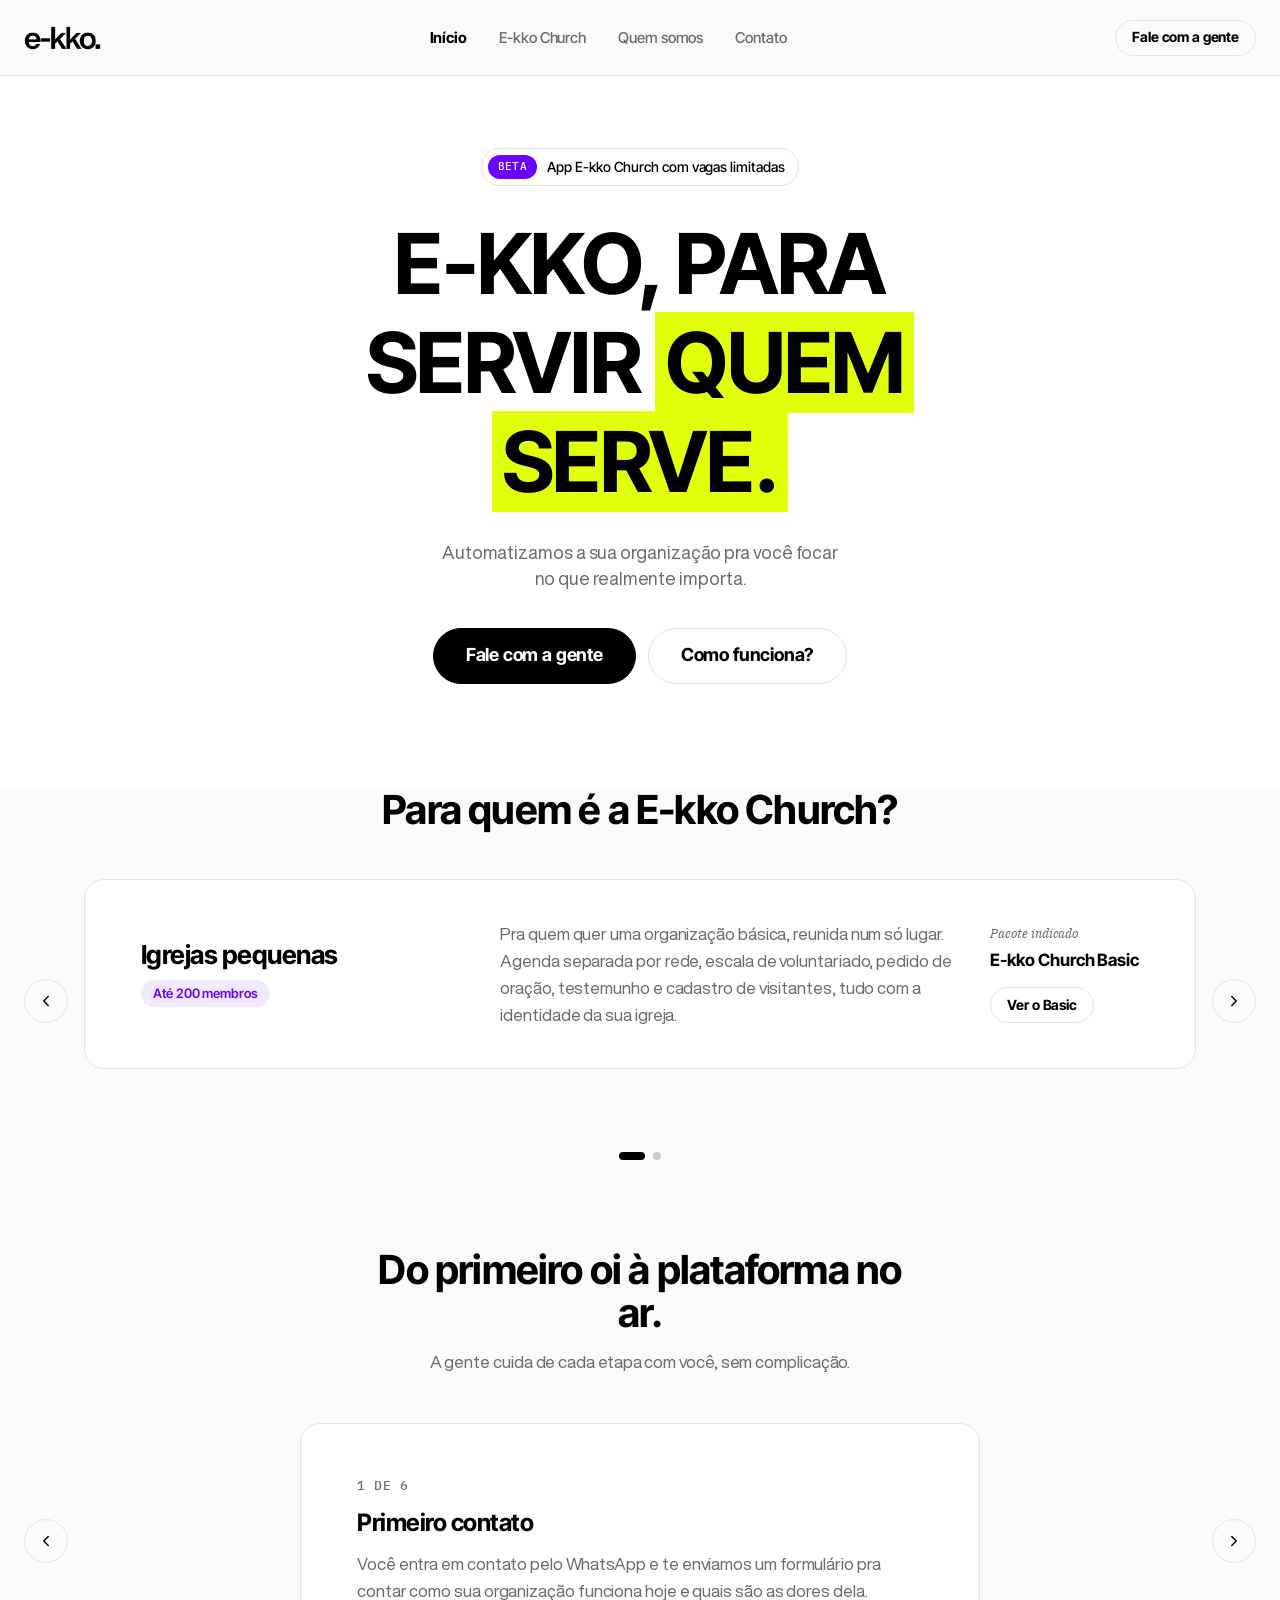
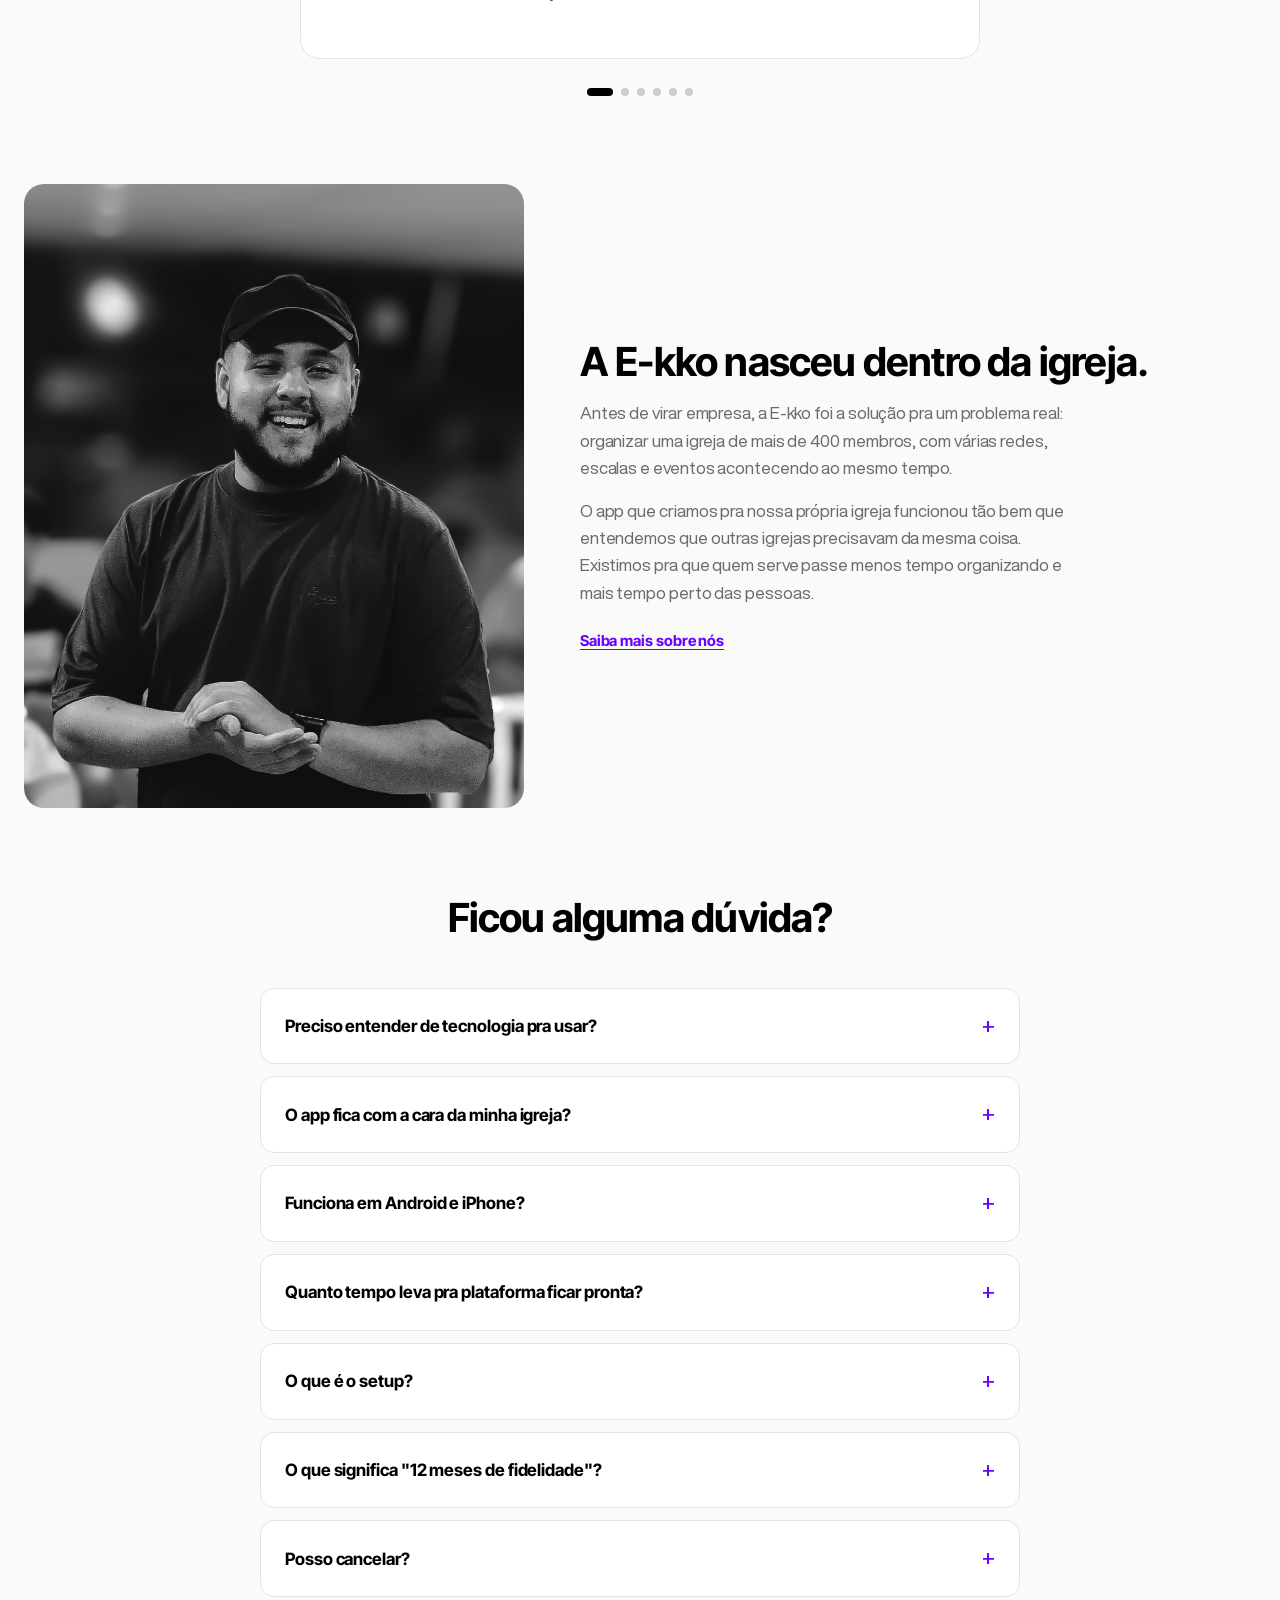
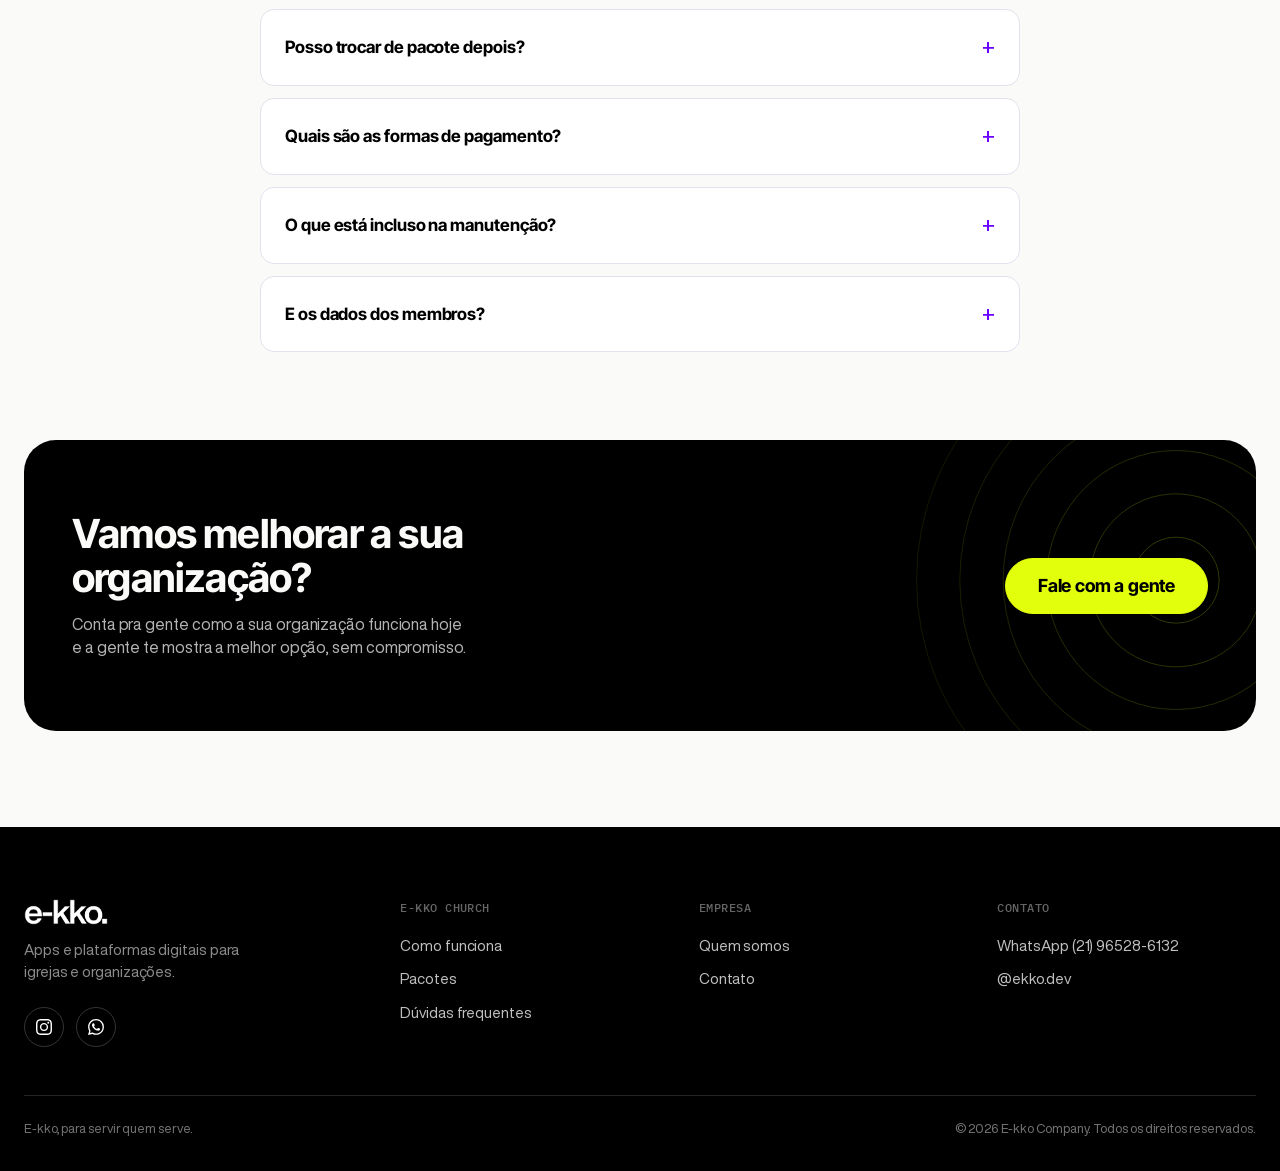
==== commit 20e9a6ca: "Corrige 4 bugs visuais no mobile - Hero: aumenta line-height do título (1.02 -> 1.18) pra evitar que" ====
--- a/index.html
+++ b/index.html
@@ -35,7 +35,7 @@
   <a href="pacotes.html">E-kko Church</a>
   <a href="sobre.html">Quem somos</a>
   <a href="contato.html">Contato</a>
-  <a class="btn btn-dark btn-full" href="https://wa.me/5521965286132?text=Ol%C3%A1!%20Quero%20conhecer%20a%20E-kko." target="_blank" rel="noopener">Fale com a gente</a>
+  <a class="btn btn-dark btn-md btn-full" href="https://wa.me/5521965286132?text=Ol%C3%A1!%20Quero%20conhecer%20a%20E-kko." target="_blank" rel="noopener">Fale com a gente</a>
 </nav>
 
 <!-- ============ HERO ============ -->
--- a/styles.css
+++ b/styles.css
@@ -143,9 +143,12 @@
   font-weight: 700;
   letter-spacing: -0.01em;
   white-space: nowrap;
+  text-decoration: none;
   cursor: pointer;
   transition: background var(--dur-base) var(--ease-out), border-color var(--dur-base) var(--ease-out), color var(--dur-base) var(--ease-out), transform var(--dur-fast) var(--ease-out);
 }
+
+.btn:hover { text-decoration: none; }
 
 .btn:active { transform: scale(.97); }
 
@@ -312,7 +315,7 @@
 
 .hero-title {
   font-size: clamp(44px, 7vw, 84px);
-  line-height: 1.02;
+  line-height: 1.18;
   letter-spacing: -0.02em;
   text-transform: uppercase;
   max-width: 13ch;
@@ -975,6 +978,7 @@
     gap: 20px;
     scroll-snap-type: x mandatory;
     -webkit-overflow-scrolling: touch;
+    padding-top: 20px;
     padding-bottom: 8px;
   }
 
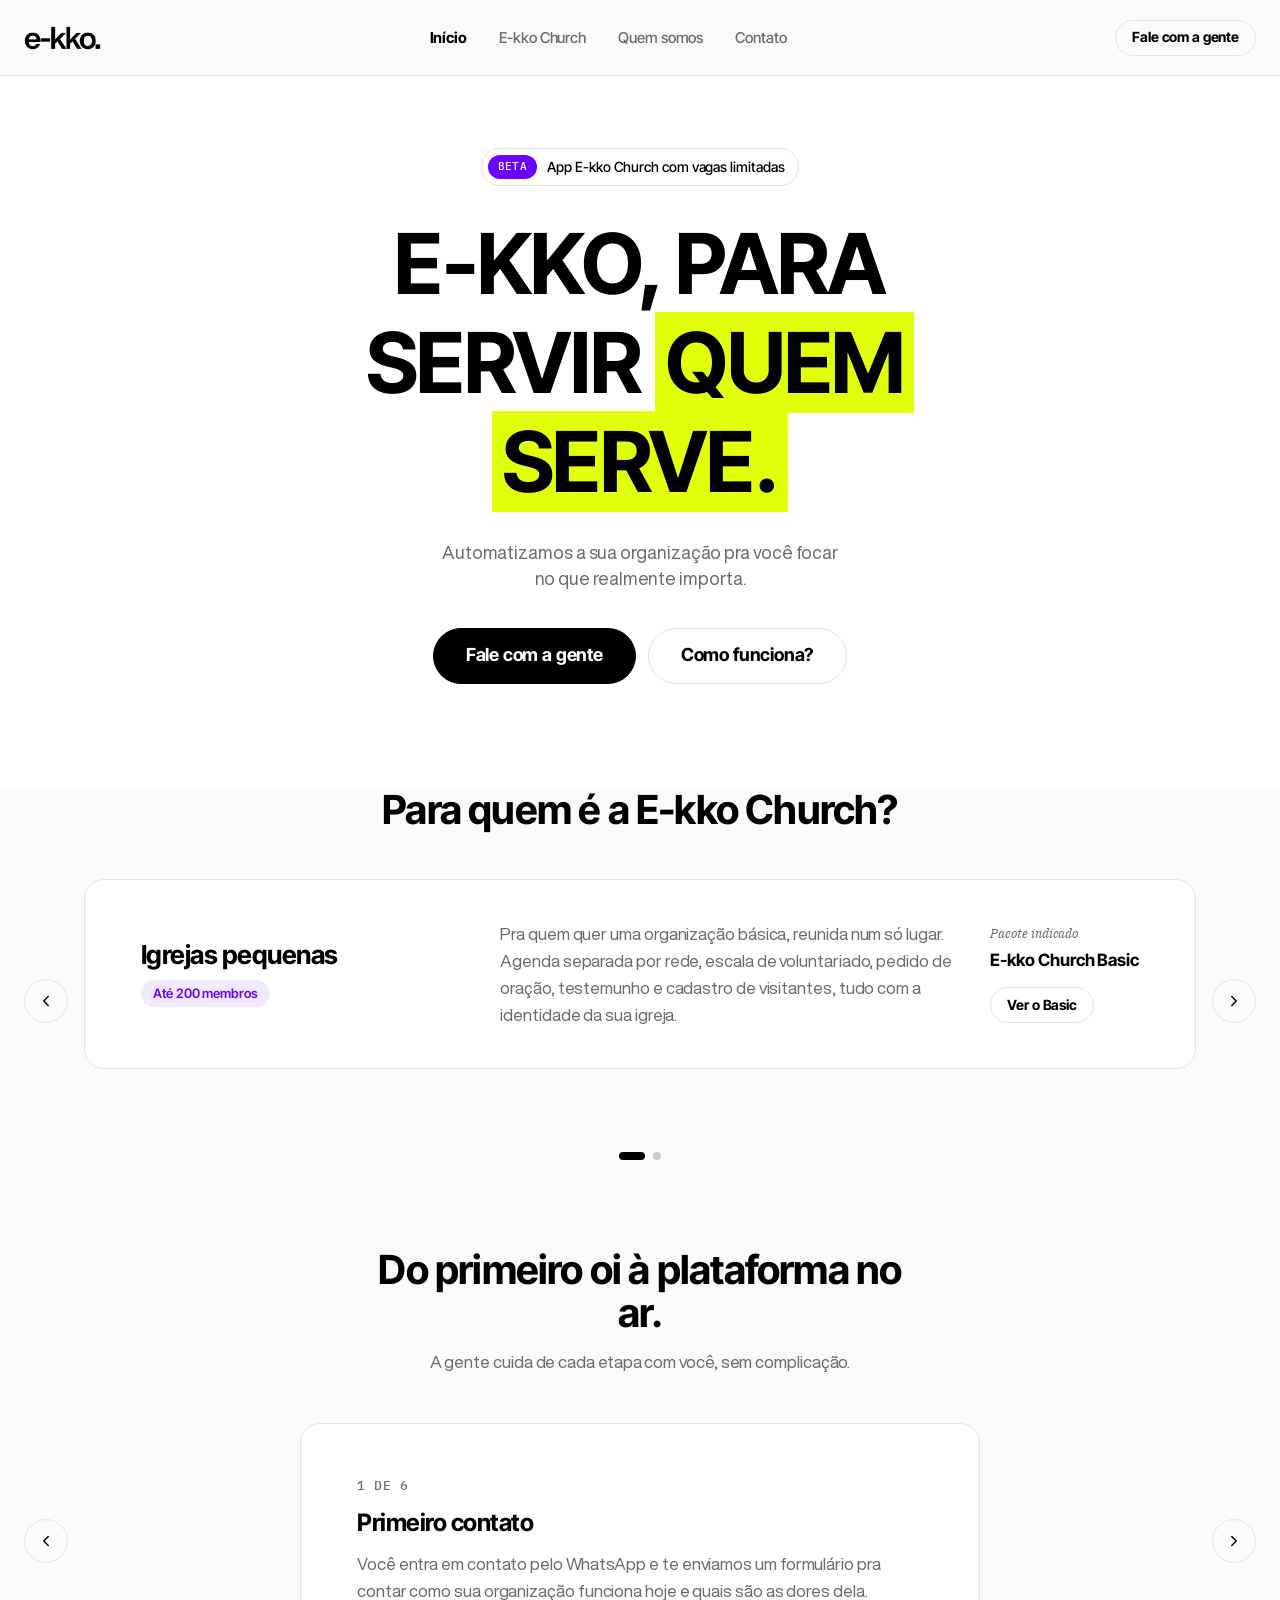
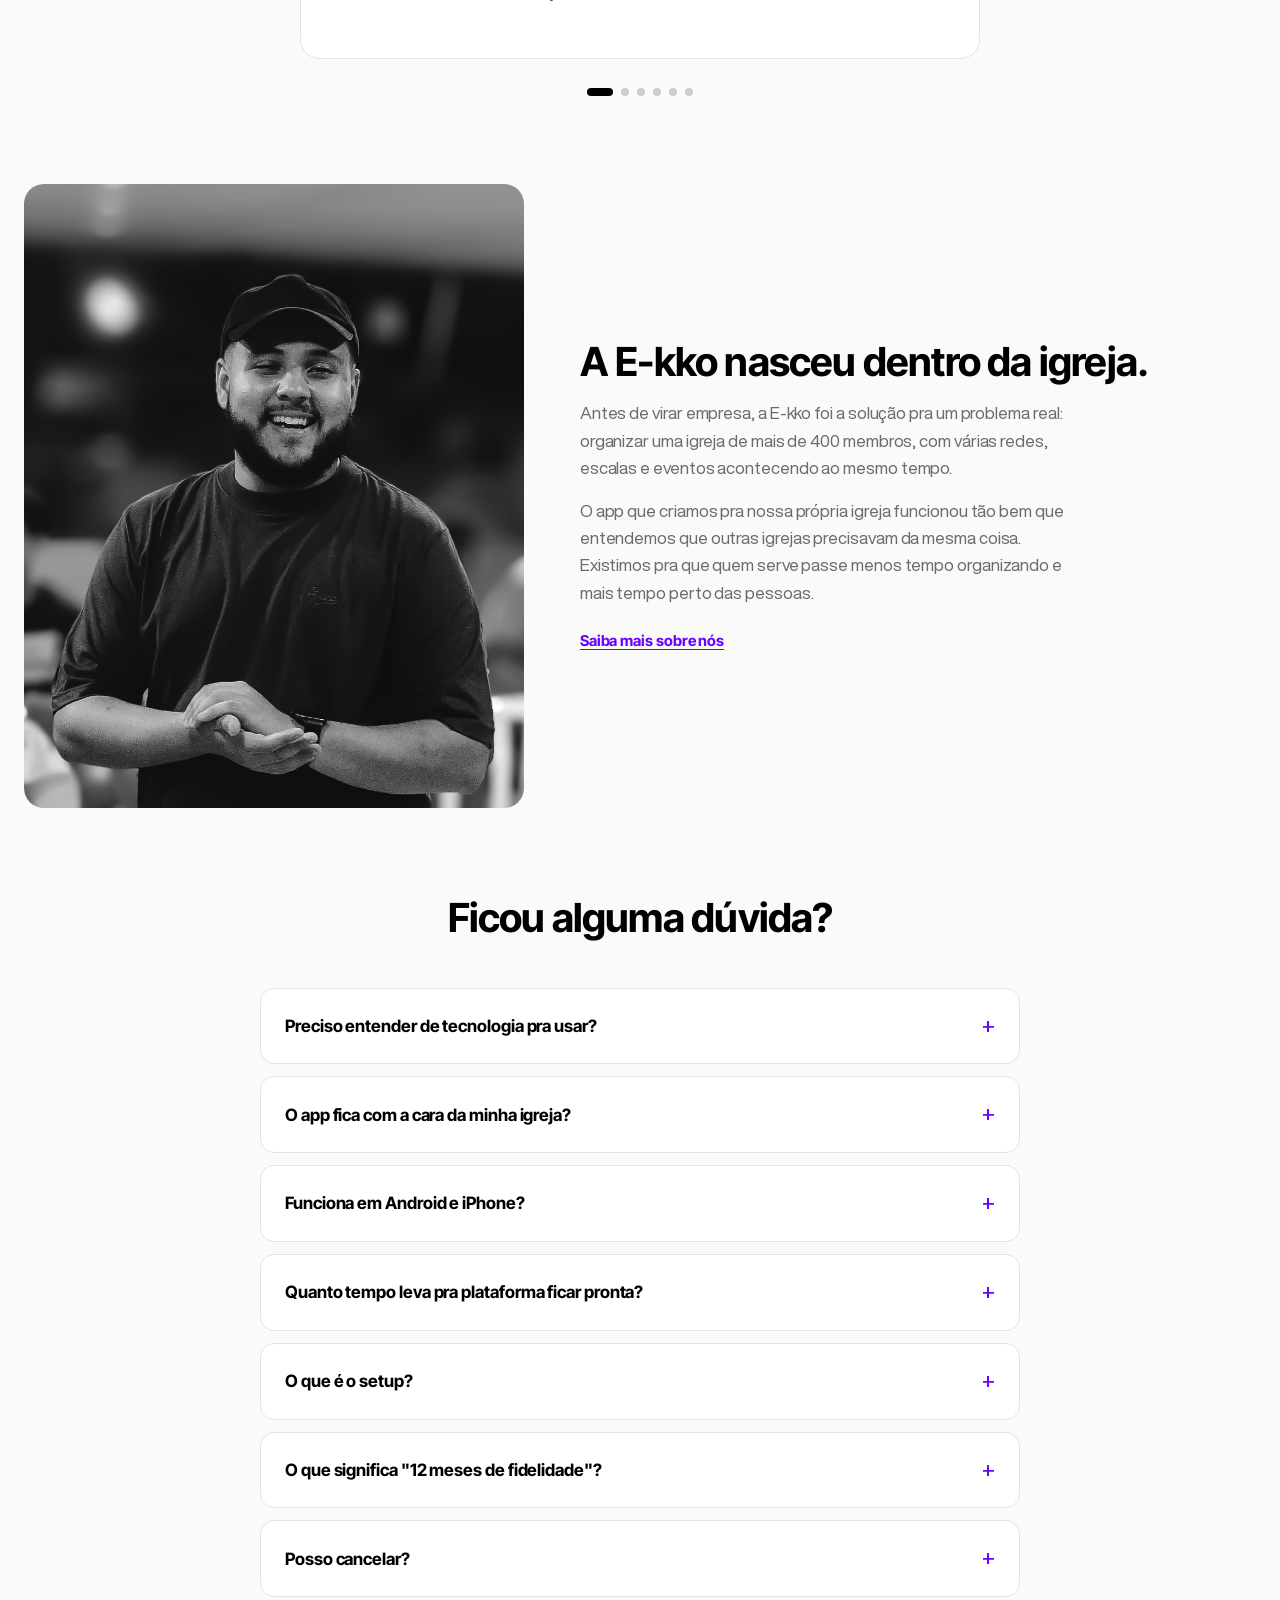
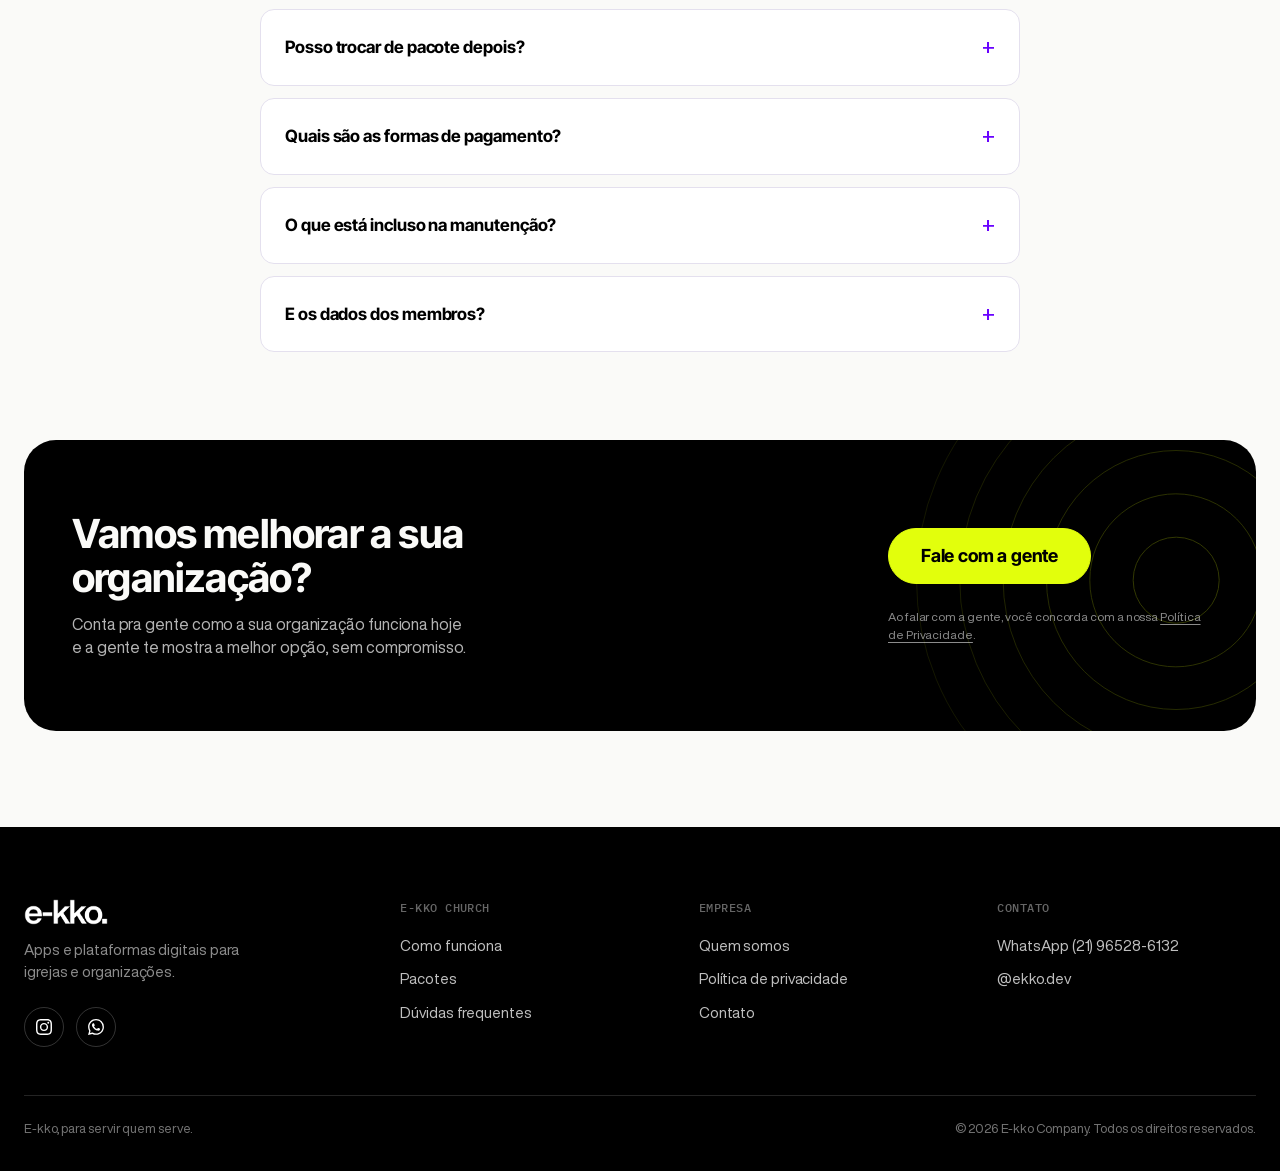
==== commit 12fefeae: "Adiciona página de Política de Privacidade Co-Authored-By: Claude Sonnet 5 <noreply@anthropic.com> C" ====
--- a/index.html
+++ b/index.html
@@ -264,7 +264,10 @@
       <h2>Vamos melhorar a sua organização?</h2>
       <p>Conta pra gente como a sua organização funciona hoje e a gente te mostra a melhor opção, sem compromisso.</p>
     </div>
-    <a class="btn btn-primary btn-lg" href="https://wa.me/5521965286132?text=Ol%C3%A1!%20Quero%20conhecer%20a%20E-kko." target="_blank" rel="noopener">Fale com a gente</a>
+    <div class="cta-final-action">
+      <a class="btn btn-primary btn-lg" href="https://wa.me/5521965286132?text=Ol%C3%A1!%20Quero%20conhecer%20a%20E-kko." target="_blank" rel="noopener">Fale com a gente</a>
+      <p class="consent-note">Ao falar com a gente, você concorda com a nossa <a href="privacidade.html">Política de Privacidade</a>.</p>
+    </div>
   </div>
 </div>
 
@@ -295,6 +298,8 @@
         <div class="footer-col-title">Empresa</div>
         <ul class="footer-links">
           <li><a href="sobre.html">Quem somos</a></li>
+          <li><a href="privacidade.html">Política de privacidade</a></li>
+          <!-- <li><a href="termos.html">Termos de uso</a></li> -->
           <li><a href="contato.html">Contato</a></li>
         </ul>
       </div>
--- a/styles.css
+++ b/styles.css
@@ -1172,3 +1172,150 @@
 #como-funciona, #para-quem, #pacotes, #duvidas, #contato-section {
   scroll-margin-top: 100px;
 }
+
+/* Aviso de consentimento abaixo de botões de WhatsApp (cards de pacotes e CTA final da home) */
+.consent-note {
+  margin-top: 10px;
+  font-size: 12px;
+  line-height: 1.5;
+  color: var(--muted);
+}
+
+.consent-note a {
+  color: var(--muted);
+  text-decoration: underline;
+}
+
+.consent-note a:hover { color: var(--muted); }
+
+.price-card.featured .consent-note,
+.price-card.featured .consent-note a {
+  color: rgba(255,255,255,.68);
+}
+
+.cta-final-action {
+  display: flex;
+  flex-direction: column;
+  align-items: flex-start;
+  gap: 10px;
+}
+
+.cta-final .consent-note,
+.cta-final .consent-note a {
+  color: rgba(255,255,255,.55);
+}
+
+/* ============================================
+   Página: Política de Privacidade
+   ============================================ */
+
+.policy-page { padding: 64px 0 96px; }
+
+.policy-content { max-width: 760px; margin: 0 auto; text-align: left; }
+
+.policy-content h1 {
+  font-family: var(--font-display);
+  font-size: clamp(32px, 5vw, 48px);
+  line-height: 1.08;
+  letter-spacing: -0.02em;
+}
+
+.policy-meta {
+  margin-top: 14px;
+  color: var(--muted);
+  font-size: 14px;
+}
+
+.policy-toc {
+  margin-top: 40px;
+  padding: 24px 28px;
+  background: var(--sunken);
+  border-radius: var(--radius-card);
+}
+
+.policy-toc-title {
+  font-weight: 600;
+  font-size: 13px;
+  text-transform: uppercase;
+  letter-spacing: .04em;
+  color: var(--muted);
+  margin: 0 0 14px;
+}
+
+.policy-toc ul {
+  list-style: none;
+  margin: 0;
+  padding: 0;
+  display: grid;
+  grid-template-columns: 1fr 1fr;
+  gap: 10px 32px;
+}
+
+.policy-toc li { font-size: 15px; line-height: 1.4; }
+
+.policy-toc a {
+  color: var(--ekko-black);
+  text-decoration: none;
+}
+
+.policy-toc a:hover { color: var(--ekko-purple); text-decoration: underline; }
+
+.policy-content h2 {
+  margin-top: 64px;
+  padding-left: 18px;
+  border-left: 3px solid var(--ekko-lime);
+  font-family: var(--font-display);
+  font-size: clamp(22px, 2.6vw, 28px);
+  line-height: 1.2;
+  letter-spacing: -0.01em;
+  scroll-margin-top: 100px;
+}
+
+.policy-content h2:first-of-type { margin-top: 48px; }
+
+.policy-content p { margin-top: 16px; font-size: 16px; line-height: 1.7; }
+
+.policy-content ul, .policy-content ol {
+  margin-top: 16px;
+  padding-left: 22px;
+  display: flex;
+  flex-direction: column;
+  gap: 10px;
+}
+
+.policy-content li { font-size: 16px; line-height: 1.6; }
+
+.policy-content strong { font-weight: 600; }
+
+.policy-content .table-wrap {
+  margin-top: 20px;
+  overflow-x: auto;
+  border: 1px solid var(--line);
+  border-radius: 12px;
+}
+
+.policy-content table { width: 100%; border-collapse: collapse; min-width: 480px; }
+
+.policy-content th, .policy-content td {
+  padding: 12px 16px;
+  text-align: left;
+  font-size: 14.5px;
+  line-height: 1.5;
+  border-bottom: 1px solid var(--line);
+}
+
+.policy-content th { background: var(--sunken); font-weight: 600; white-space: nowrap; }
+
+.policy-content tr:last-child td { border-bottom: none; }
+
+.policy-content .ver {
+  margin-top: 56px;
+  padding-top: 24px;
+  border-top: 1px solid var(--line);
+  color: var(--muted);
+  font-size: 14px;
+}
+
+@media (max-width: 640px) {
+  .policy-toc ul { grid-template-columns: 1fr; }
+}
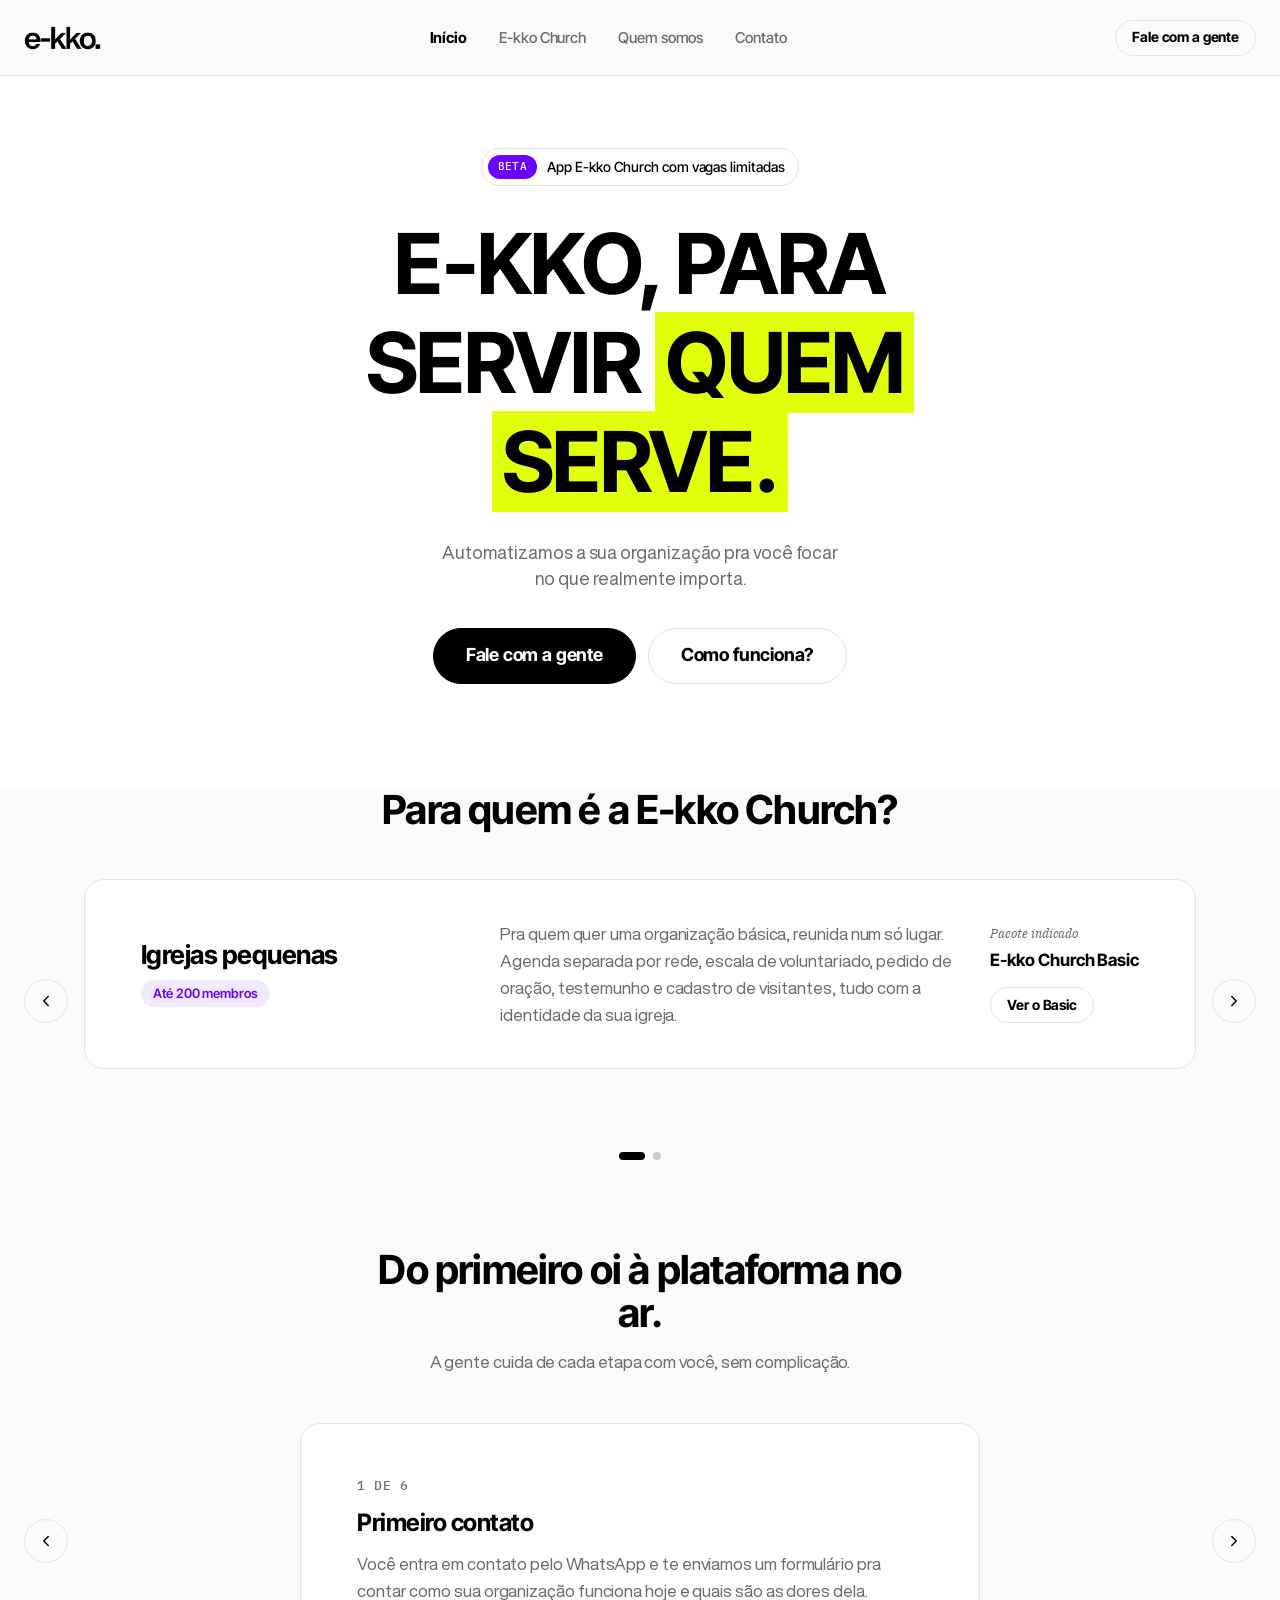
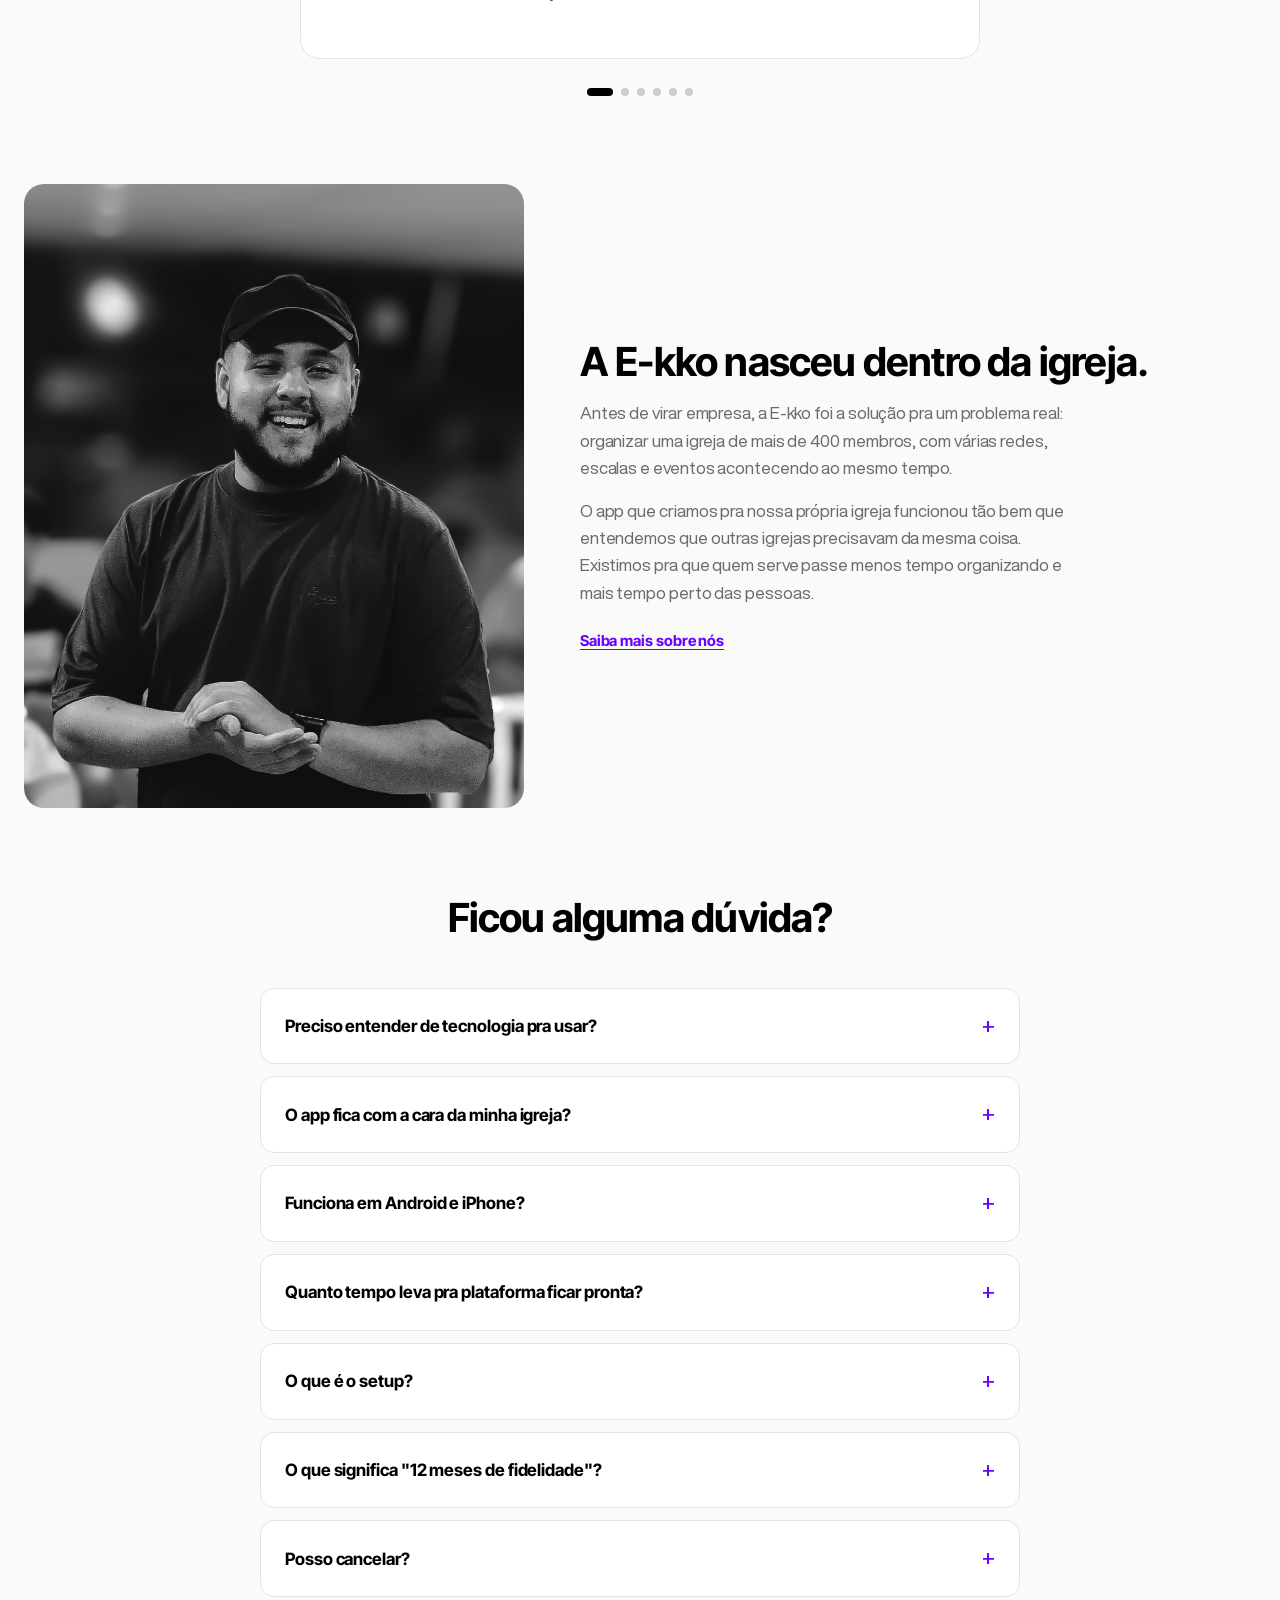
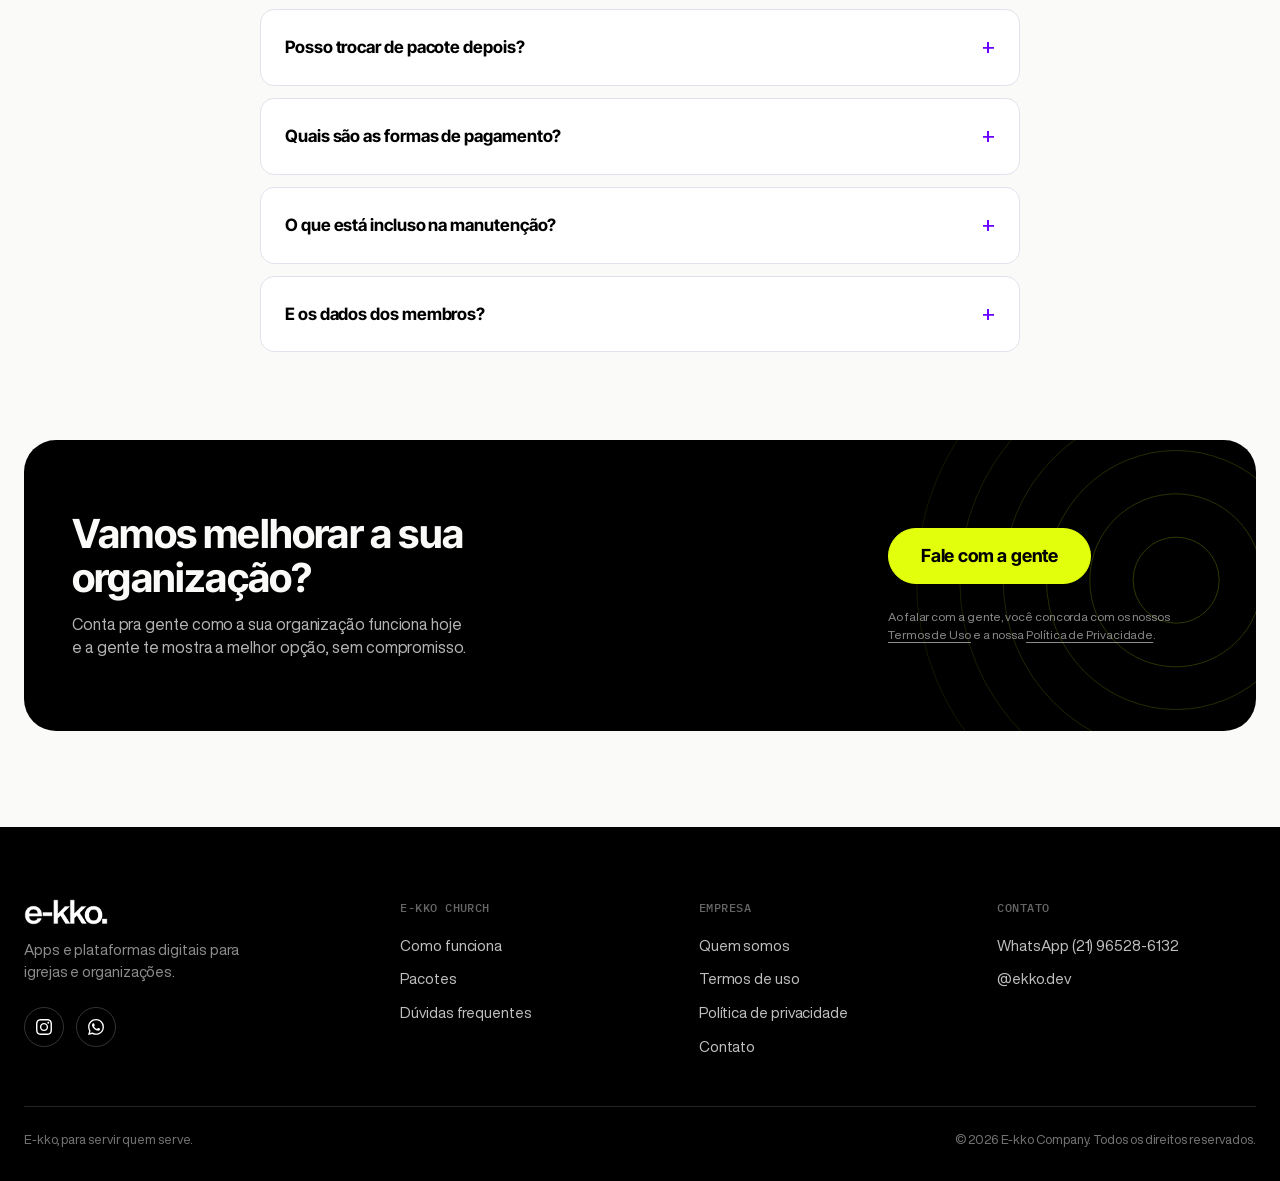
==== commit 576227d3: "Adiciona página de Termos de Uso Co-Authored-By: Claude Sonnet 5 <noreply@anthropic.com> Claude-Sess" ====
--- a/index.html
+++ b/index.html
@@ -266,7 +266,7 @@
     </div>
     <div class="cta-final-action">
       <a class="btn btn-primary btn-lg" href="https://wa.me/5521965286132?text=Ol%C3%A1!%20Quero%20conhecer%20a%20E-kko." target="_blank" rel="noopener">Fale com a gente</a>
-      <p class="consent-note">Ao falar com a gente, você concorda com a nossa <a href="privacidade.html">Política de Privacidade</a>.</p>
+      <p class="consent-note">Ao falar com a gente, você concorda com os nossos <a href="termos.html">Termos de Uso</a> e a nossa <a href="privacidade.html">Política de Privacidade</a>.</p>
     </div>
   </div>
 </div>
@@ -298,8 +298,8 @@
         <div class="footer-col-title">Empresa</div>
         <ul class="footer-links">
           <li><a href="sobre.html">Quem somos</a></li>
+          <li><a href="termos.html">Termos de uso</a></li>
           <li><a href="privacidade.html">Política de privacidade</a></li>
-          <!-- <li><a href="termos.html">Termos de uso</a></li> -->
           <li><a href="contato.html">Contato</a></li>
         </ul>
       </div>
--- a/styles.css
+++ b/styles.css
@@ -1226,6 +1226,14 @@
   font-size: 14px;
 }
 
+.policy-content .policy-intro {
+  margin-top: 24px;
+  font-family: var(--font-serif);
+  font-style: italic;
+  font-size: 19px;
+  line-height: 1.6;
+}
+
 .policy-toc {
   margin-top: 40px;
   padding: 24px 28px;
@@ -1308,7 +1316,8 @@
 
 .policy-content tr:last-child td { border-bottom: none; }
 
-.policy-content .ver {
+.policy-content .ver,
+.policy-content .policy-version {
   margin-top: 56px;
   padding-top: 24px;
   border-top: 1px solid var(--line);
